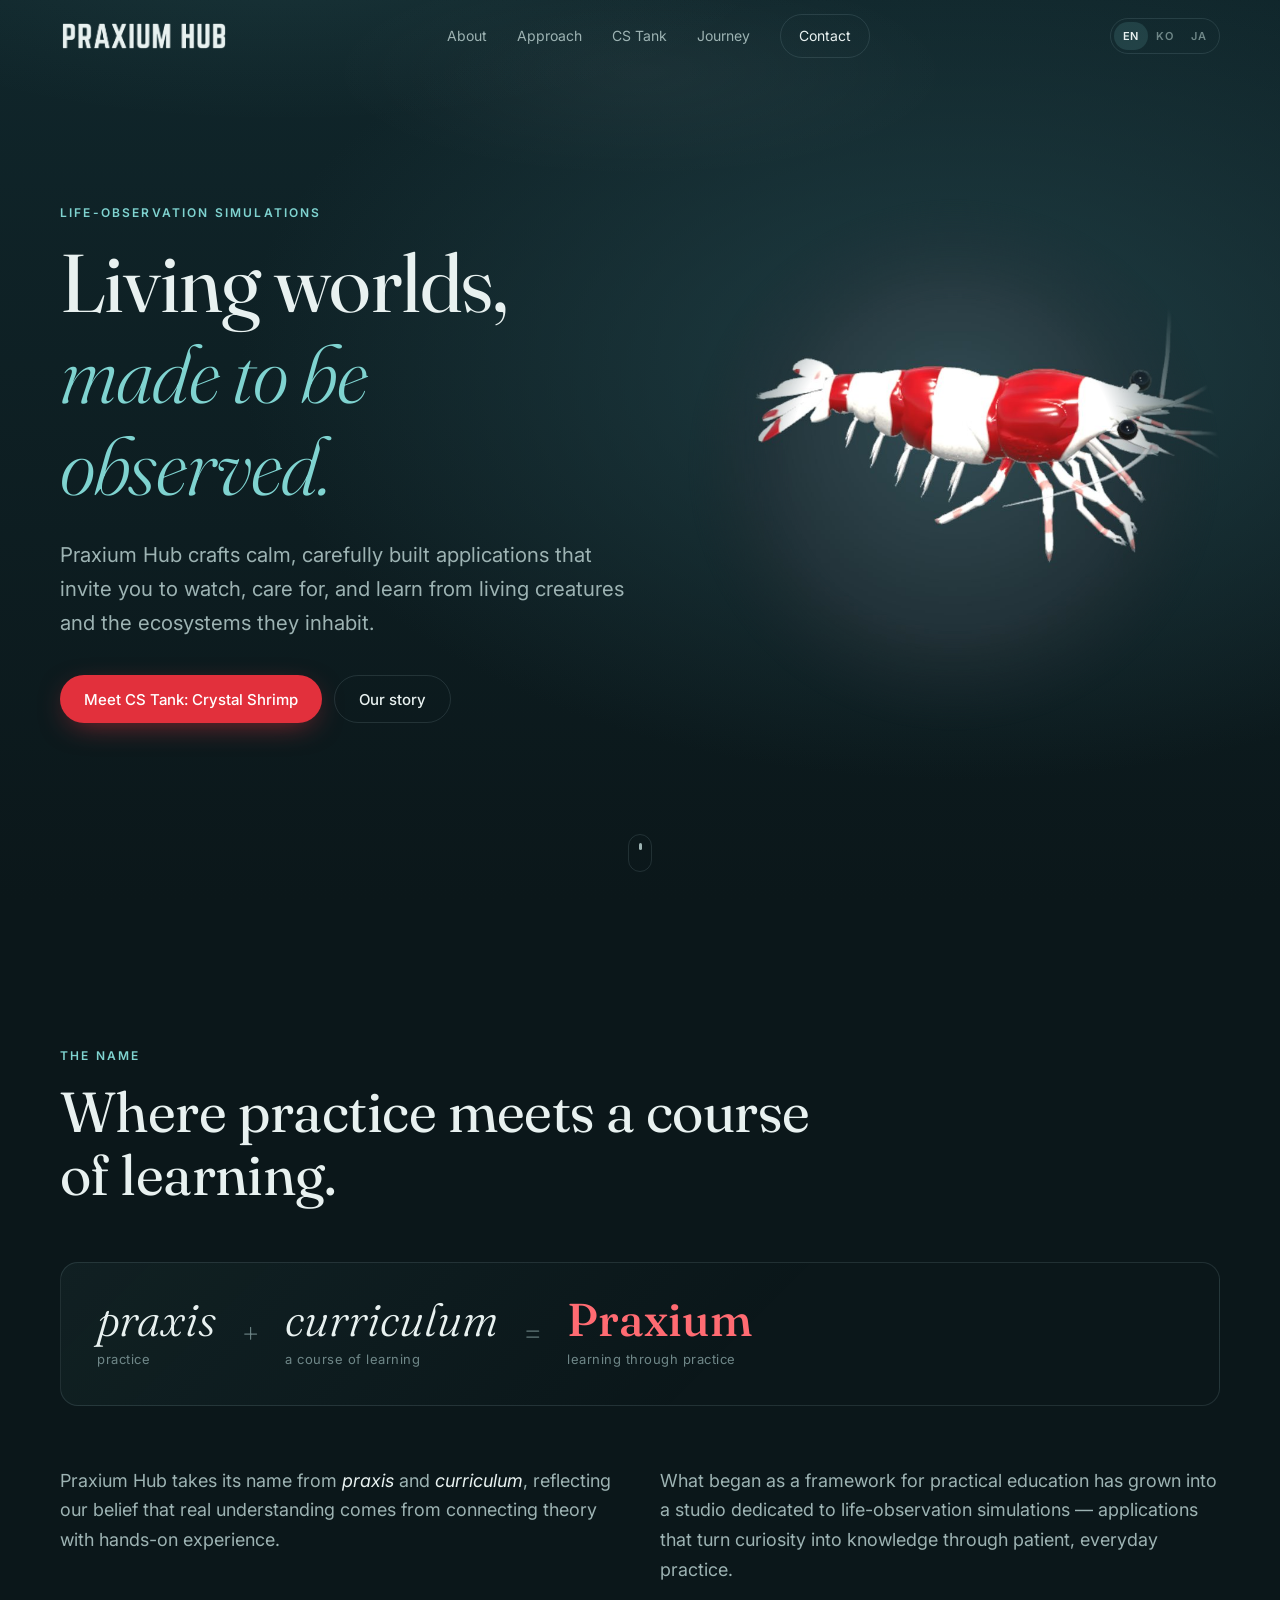
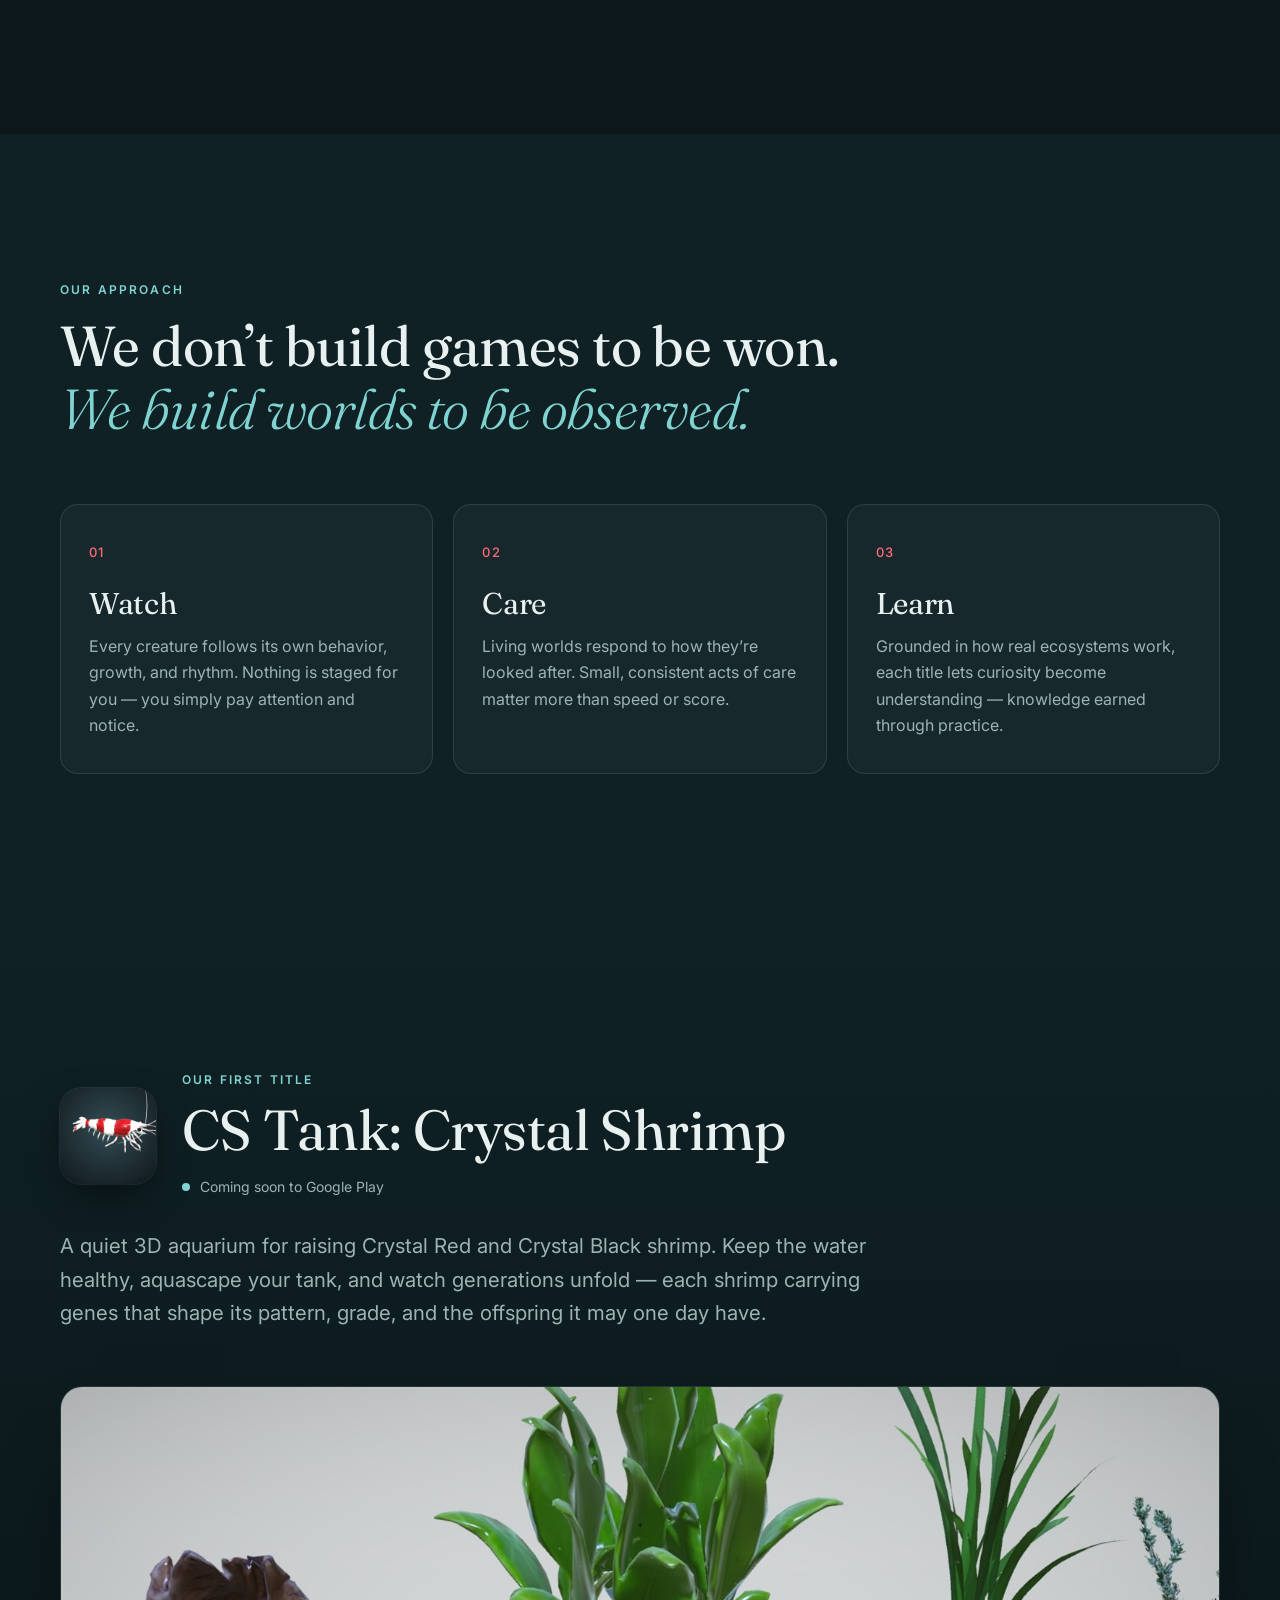
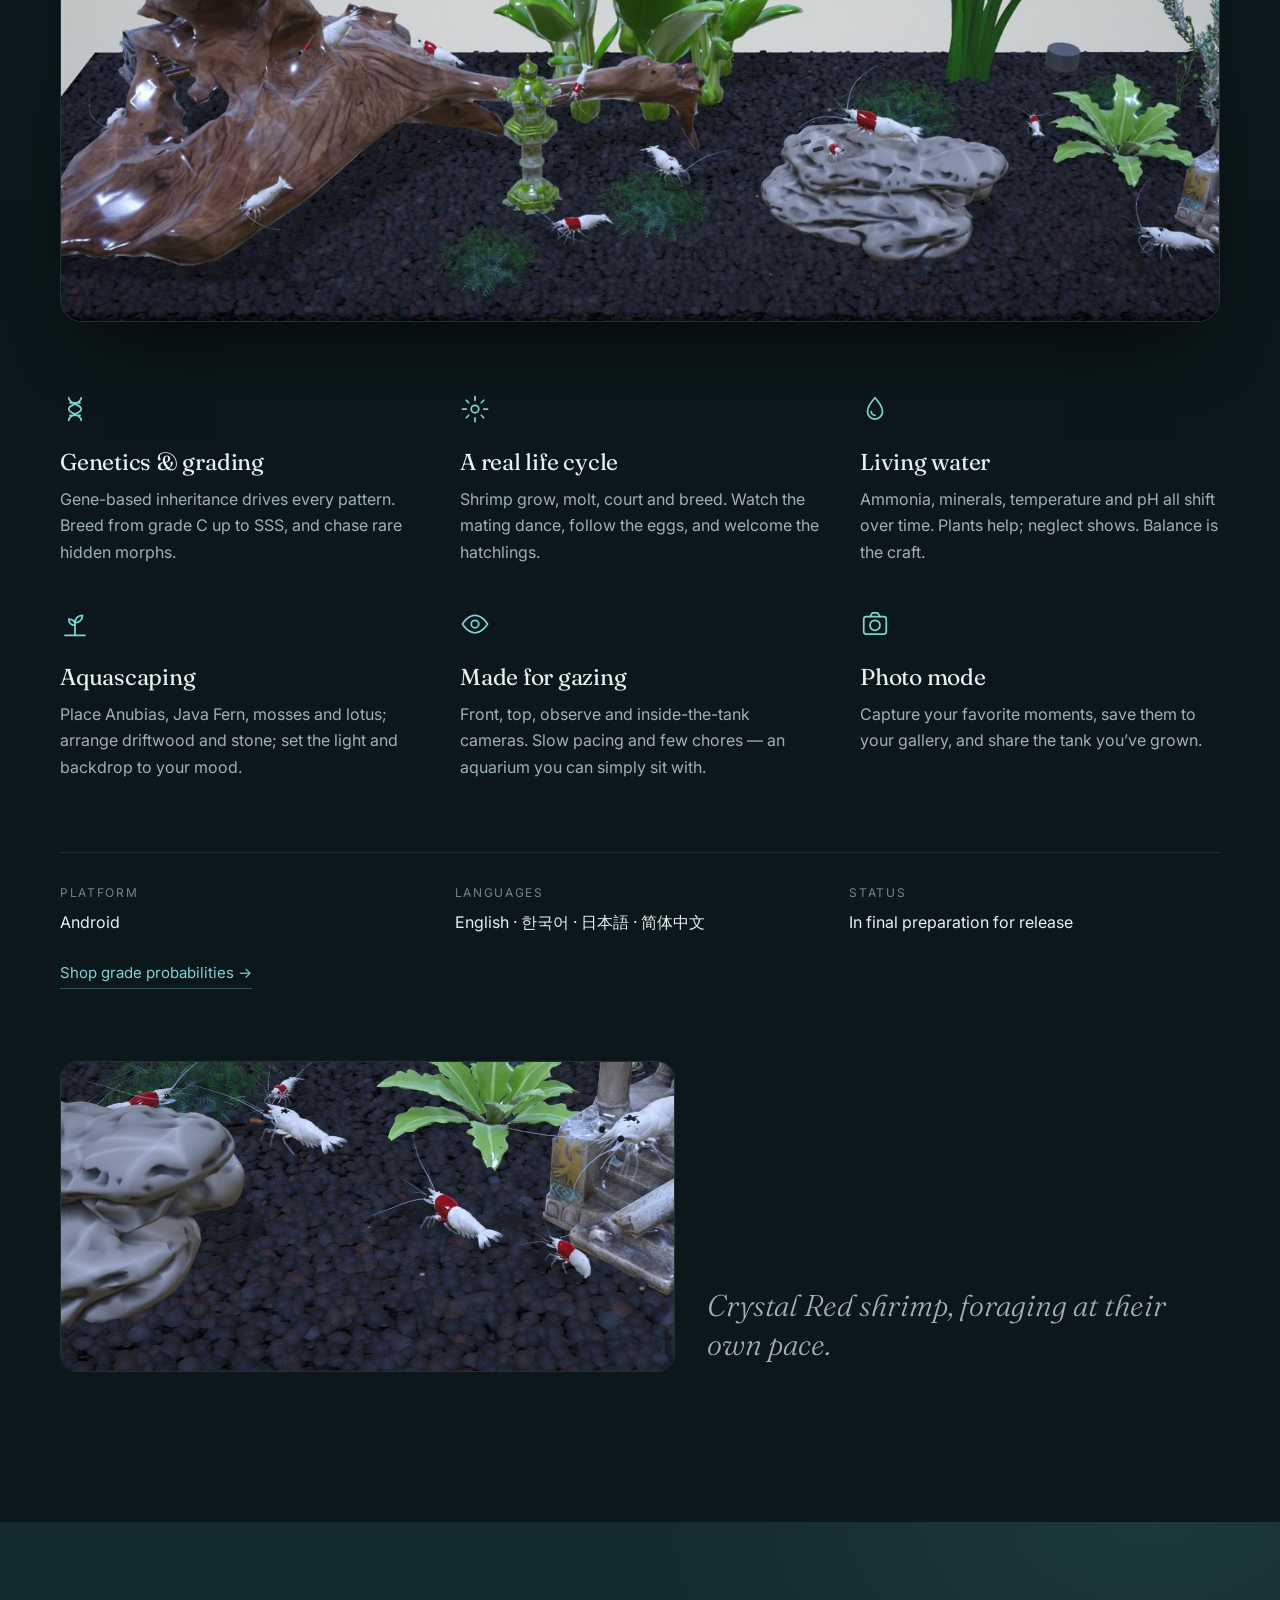
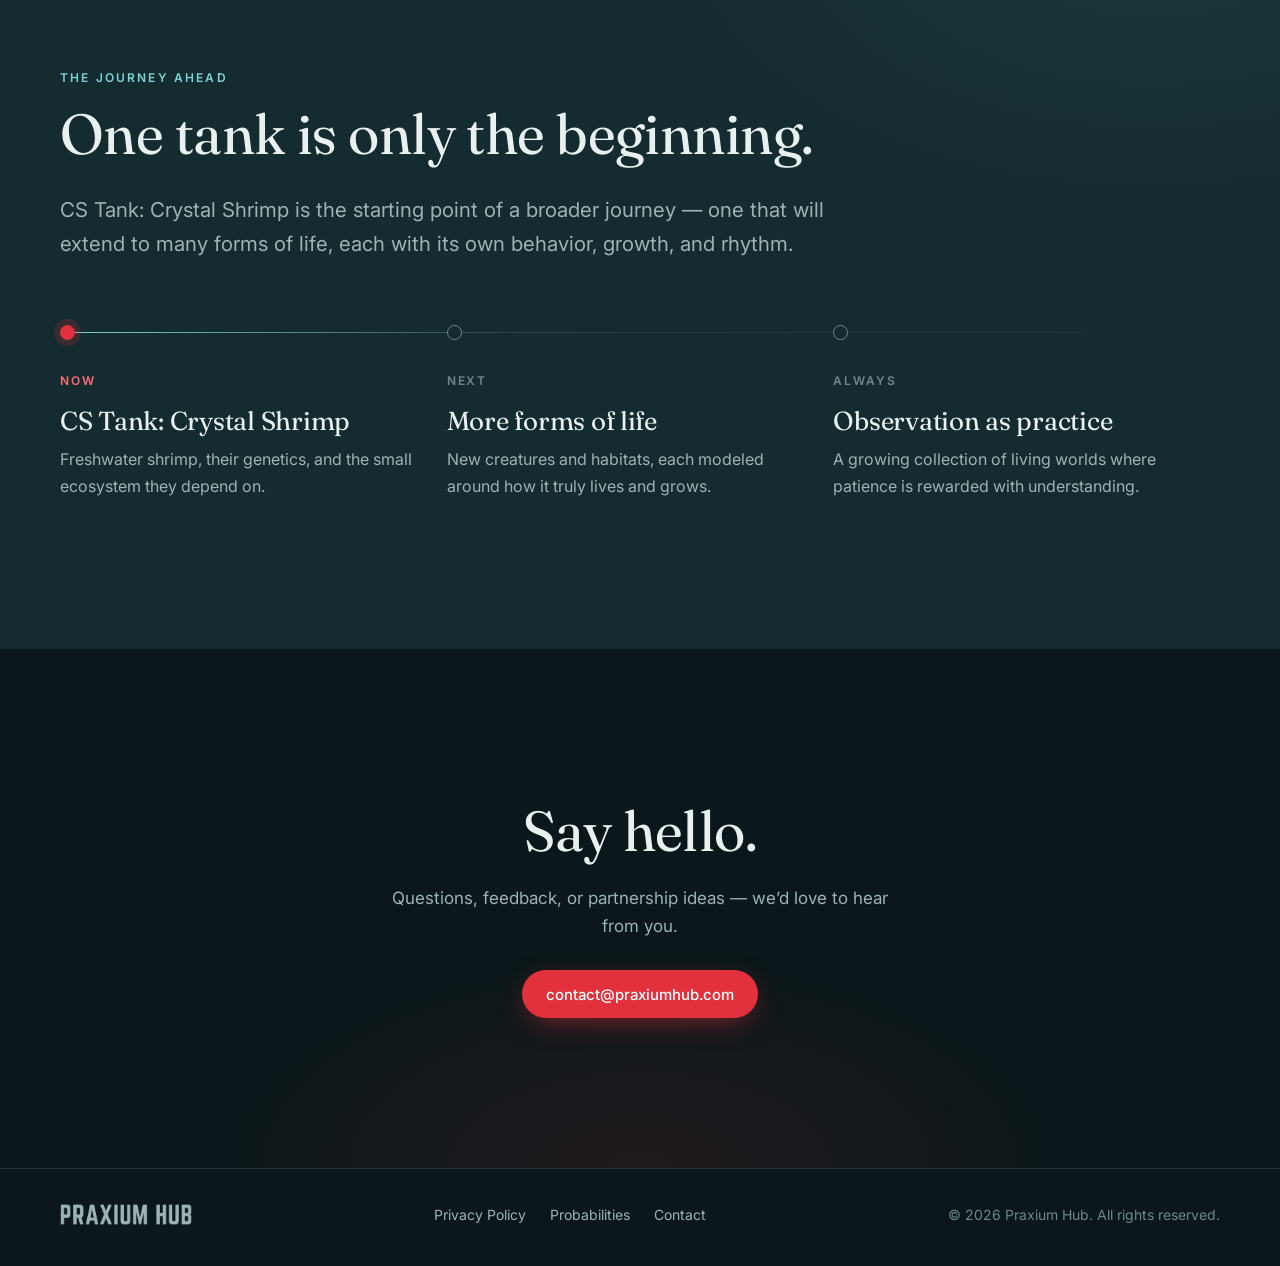
==== index.html @ 41d7bb42 "Add shop grade probability page for CS Tank Co-Authored-By: Claude Opus 5.5 <noreply@anthropic.com>" ====
<!doctype html>
<html lang="en">
<head>
  <meta charset="utf-8">
  <meta name="viewport" content="width=device-width, initial-scale=1">
  <script>
    // Pick the language before first paint (?lang= → saved choice → English)
    (function () {
      var langs = ["en", "ko", "ja"], l;
      try { l = new URLSearchParams(location.search).get("lang") || localStorage.getItem("lang"); } catch (e) {}
      if (langs.indexOf(l) < 0) { l = "en"; }
      var root = document.documentElement;
      root.lang = l;
      if (l !== "en") {
        root.classList.add("i18n-wait");
        setTimeout(function () { root.classList.remove("i18n-wait"); }, 2000);
      }
    })();
  </script>
  <title data-i18n="meta.title">Praxium Hub — Living worlds, made to be observed</title>
  <meta name="description" data-i18n-attr="content:meta.desc" content="Praxium Hub is a studio for life-observation simulations: calm, carefully crafted apps that invite you to watch, care for, and learn from living creatures. Our first title is CS Tank: Crystal Shrimp.">
  <link rel="canonical" href="https://praxiumhub.com/">
  <meta name="theme-color" content="#0d1b1f">

  <meta property="og:type" content="website">
  <meta property="og:site_name" content="Praxium Hub">
  <meta property="og:title" content="Praxium Hub — Living worlds, made to be observed">
  <meta property="og:description" content="A studio for life-observation simulations. Our first title is CS Tank: Crystal Shrimp.">
  <meta property="og:url" content="https://praxiumhub.com/">
  <meta property="og:image" content="https://praxiumhub.com/assets/img/tank.jpg">
  <meta name="twitter:card" content="summary_large_image">

  <link rel="icon" type="image/png" href="/favicon.png">
  <link rel="apple-touch-icon" href="/assets/img/apple-touch-icon.png">

  <link rel="preconnect" href="https://fonts.googleapis.com">
  <link rel="preconnect" href="https://fonts.gstatic.com" crossorigin>
  <link href="https://fonts.googleapis.com/css2?family=Fraunces:ital,opsz,wght@0,9..144,300;0,9..144,400;0,9..144,500;1,9..144,300;1,9..144,400&family=Inter:wght@400;500;600&family=Noto+Serif+KR:wght@300;400;500&family=Noto+Serif+JP:wght@300;400;500&display=swap" rel="stylesheet">
  <link rel="stylesheet" href="/assets/css/styles.css?v=5">

  <script type="application/ld+json">
  {
    "@context": "https://schema.org",
    "@type": "Organization",
    "name": "Praxium Hub",
    "url": "https://praxiumhub.com/",
    "logo": "https://praxiumhub.com/assets/img/app-icon.png",
    "email": "contact@praxiumhub.com"
  }
  </script>
</head>
<body>
  <a class="skip" href="#main" data-i18n="skip">Skip to content</a>

  <header class="nav" id="top">
    <div class="nav__inner">
      <a class="brand" href="/" aria-label="Praxium Hub home">
        <span class="brand__mark" role="img" aria-label="Praxium Hub"></span>
      </a>
      <nav class="nav__links" id="nav-links" aria-label="Primary">
        <a href="#about" data-i18n="nav.about">About</a>
        <a href="#approach" data-i18n="nav.approach">Approach</a>
        <a href="#crystal-shrimp-tank">CS Tank</a>
        <a href="#journey" data-i18n="nav.journey">Journey</a>
        <a href="#contact" class="nav__cta" data-i18n="nav.contact">Contact</a>
      </nav>
      <div class="nav__right">
        <div class="lang" role="group" aria-label="Language">
          <button type="button" data-set-lang="en" lang="en" aria-label="English">EN</button>
          <button type="button" data-set-lang="ko" lang="ko" aria-label="한국어">KO</button>
          <button type="button" data-set-lang="ja" lang="ja" aria-label="日本語">JA</button>
        </div>
        <button class="nav__toggle" aria-expanded="false" aria-controls="nav-links" aria-label="Open menu">
          <span></span><span></span>
        </button>
      </div>
    </div>
  </header>

  <main id="main">
    <!-- HERO -->
    <section class="hero">
      <div class="hero__water" aria-hidden="true">
        <div class="caustics"></div>
        <div class="bubbles"></div>
      </div>
      <div class="wrap hero__grid">
        <div class="hero__copy">
          <p class="eyebrow reveal" data-i18n="hero.eyebrow">Life-observation simulations</p>
          <h1 class="reveal" data-i18n="hero.title">Living worlds,<br><em>made to be observed.</em></h1>
          <p class="lede reveal" data-i18n="hero.lede">
            Praxium Hub crafts calm, carefully built applications that invite you to watch,
            care for, and learn from living creatures and the ecosystems they inhabit.
          </p>
          <div class="hero__actions reveal">
            <a class="btn btn--primary" href="#crystal-shrimp-tank" data-i18n="hero.cta">Meet CS Tank: Crystal Shrimp</a>
            <a class="btn btn--ghost" href="#about" data-i18n="hero.story">Our story</a>
          </div>
        </div>
        <figure class="hero__art reveal" aria-hidden="true">
          <div class="hero__glow"></div>
          <img src="/assets/img/crystal-shrimp.jpg" alt="" width="900" height="900" fetchpriority="high">
        </figure>
      </div>
      <a class="scroll-cue" href="#about" aria-label="Scroll to About"><span></span></a>
    </section>

    <!-- ABOUT / NAME -->
    <section class="section about" id="about">
      <div class="wrap">
        <p class="eyebrow reveal" data-i18n="about.eyebrow">The name</p>
        <h2 class="reveal" data-i18n="about.title">Where practice meets a course of learning.</h2>

        <div class="equation reveal" role="img" aria-label="Praxis plus curriculum equals Praxium" data-i18n-attr="aria-label:about.eqLabel">
          <div class="term">
            <span class="term__word">praxis</span>
            <span class="term__gloss" data-i18n="about.g1">practice</span>
          </div>
          <span class="op">+</span>
          <div class="term">
            <span class="term__word">curriculum</span>
            <span class="term__gloss" data-i18n="about.g2">a course of learning</span>
          </div>
          <span class="op">=</span>
          <div class="term term--result">
            <span class="term__word">Praxium</span>
            <span class="term__gloss" data-i18n="about.g3">learning through practice</span>
          </div>
        </div>

        <div class="cols reveal">
          <p data-i18n="about.p1">
            Praxium Hub takes its name from <em>praxis</em> and <em>curriculum</em>, reflecting our belief
            that real understanding comes from connecting theory with hands-on experience.
          </p>
          <p data-i18n="about.p2">
            What began as a framework for practical education has grown into a studio dedicated to
            life-observation simulations — applications that turn curiosity into knowledge through
            patient, everyday practice.
          </p>
        </div>
      </div>
    </section>

    <!-- APPROACH -->
    <section class="section approach" id="approach">
      <div class="wrap">
        <p class="eyebrow reveal" data-i18n="approach.eyebrow">Our approach</p>
        <h2 class="reveal" data-i18n="approach.title">We don’t build games to be won.<br><em>We build worlds to be observed.</em></h2>

        <ol class="pillars">
          <li class="pillar reveal">
            <span class="pillar__num">01</span>
            <h3 data-i18n="approach.p1.t">Watch</h3>
            <p data-i18n="approach.p1.d">Every creature follows its own behavior, growth, and rhythm. Nothing is staged for you — you simply pay attention and notice.</p>
          </li>
          <li class="pillar reveal">
            <span class="pillar__num">02</span>
            <h3 data-i18n="approach.p2.t">Care</h3>
            <p data-i18n="approach.p2.d">Living worlds respond to how they’re looked after. Small, consistent acts of care matter more than speed or score.</p>
          </li>
          <li class="pillar reveal">
            <span class="pillar__num">03</span>
            <h3 data-i18n="approach.p3.t">Learn</h3>
            <p data-i18n="approach.p3.d">Grounded in how real ecosystems work, each title lets curiosity become understanding — knowledge earned through practice.</p>
          </li>
        </ol>
      </div>
    </section>

    <!-- PRODUCT -->
    <section class="section product" id="crystal-shrimp-tank">
      <div class="wrap">
        <div class="product__head">
          <img class="product__icon reveal" src="/assets/img/app-icon.png" alt="CS Tank: Crystal Shrimp app icon" width="96" height="96">
          <div>
            <p class="eyebrow reveal" data-i18n="product.eyebrow">Our first title</p>
            <h2 class="reveal">CS Tank: Crystal Shrimp</h2>
            <p class="product__status reveal"><span class="dot"></span> <span data-i18n="product.status">Coming soon to Google Play</span></p>
          </div>
        </div>

        <p class="lede reveal" data-i18n="product.lede">
          A quiet 3D aquarium for raising Crystal Red and Crystal Black shrimp. Keep the water healthy,
          aquascape your tank, and watch generations unfold — each shrimp carrying genes that shape
          its pattern, grade, and the offspring it may one day have.
        </p>

        <figure class="shot reveal">
          <img src="/assets/img/tank.jpg?v=2" alt="A planted aquarium in CS Tank: Crystal Shrimp, with crystal shrimp climbing driftwood and grazing around a stone lantern, sword plants and a flat rock on dark soil" data-i18n-attr="alt:product.shotAlt" width="1600" height="738" loading="lazy">
        </figure>

        <ul class="features">
          <li class="feature reveal">
            <svg viewBox="0 0 24 24" aria-hidden="true"><path d="M7 3c0 5 10 5 10 9s-10 4-10 9M17 3c0 5-10 5-10 9s10 4 10 9M8 7h8M8 17h8"/></svg>
            <h3 data-i18n="f1.t">Genetics &amp; grading</h3>
            <p data-i18n="f1.d">Gene-based inheritance drives every pattern. Breed from grade C up to SSS, and chase rare hidden morphs.</p>
          </li>
          <li class="feature reveal">
            <svg viewBox="0 0 24 24" aria-hidden="true"><circle cx="12" cy="12" r="3"/><path d="M12 2v3M12 19v3M2 12h3M19 12h3M5 5l2 2M17 17l2 2M19 5l-2 2M7 17l-2 2"/></svg>
            <h3 data-i18n="f2.t">A real life cycle</h3>
            <p data-i18n="f2.d">Shrimp grow, molt, court and breed. Watch the mating dance, follow the eggs, and welcome the hatchlings.</p>
          </li>
          <li class="feature reveal">
            <svg viewBox="0 0 24 24" aria-hidden="true"><path d="M12 3s6 6.5 6 11a6 6 0 0 1-12 0c0-4.5 6-11 6-11z"/><path d="M9 14a3 3 0 0 0 3 3"/></svg>
            <h3 data-i18n="f3.t">Living water</h3>
            <p data-i18n="f3.d">Ammonia, minerals, temperature and pH all shift over time. Plants help; neglect shows. Balance is the craft.</p>
          </li>
          <li class="feature reveal">
            <svg viewBox="0 0 24 24" aria-hidden="true"><path d="M12 21V9M12 13c-3 0-5-2-5-5 3 0 5 2 5 5zM12 11c0-3 2-6 6-6 0 4-3 6-6 6z"/><path d="M4 21h16"/></svg>
            <h3 data-i18n="f4.t">Aquascaping</h3>
            <p data-i18n="f4.d">Place Anubias, Java Fern, mosses and lotus; arrange driftwood and stone; set the light and backdrop to your mood.</p>
          </li>
          <li class="feature reveal">
            <svg viewBox="0 0 24 24" aria-hidden="true"><path d="M2 12s4-7 10-7 10 7 10 7-4 7-10 7S2 12 2 12z"/><circle cx="12" cy="12" r="3"/></svg>
            <h3 data-i18n="f5.t">Made for gazing</h3>
            <p data-i18n="f5.d">Front, top, observe and inside-the-tank cameras. Slow pacing and few chores — an aquarium you can simply sit with.</p>
          </li>
          <li class="feature reveal">
            <svg viewBox="0 0 24 24" aria-hidden="true"><rect x="3" y="6" width="18" height="14" rx="2"/><circle cx="12" cy="13" r="4"/><path d="M8 6l2-3h4l2 3"/></svg>
            <h3 data-i18n="f6.t">Photo mode</h3>
            <p data-i18n="f6.d">Capture your favorite moments, save them to your gallery, and share the tank you’ve grown.</p>
          </li>
        </ul>

        <div class="product__meta reveal">
          <dl>
            <div><dt data-i18n="meta.platform">Platform</dt><dd>Android</dd></div>
            <div><dt data-i18n="meta.languages">Languages</dt><dd class="langs"><span>English</span> · <span>한국어</span> · <span>日本語</span> · <span>简体中文</span></dd></div>
            <div><dt data-i18n="meta.status">Status</dt><dd data-i18n="meta.statusValue">In final preparation for release</dd></div>
          </dl>
          <a class="text-link" href="/cs-tank/probabilities.html" data-i18n="odds.link">Shop grade probabilities →</a>
        </div>

        <figure class="detail reveal">
          <img src="/assets/img/tank-detail.jpg?v=2" alt="Close-up of Crystal Red shrimp foraging on dark soil between a flat rock, a plant and a temple ruin" data-i18n-attr="alt:detail.alt" width="1190" height="600" loading="lazy">
          <figcaption data-i18n="detail.caption">Crystal Red shrimp, foraging at their own pace.</figcaption>
        </figure>
      </div>
    </section>

    <!-- JOURNEY -->
    <section class="section journey" id="journey">
      <div class="wrap">
        <p class="eyebrow reveal" data-i18n="journey.eyebrow">The journey ahead</p>
        <h2 class="reveal" data-i18n="journey.title">One tank is only the beginning.</h2>
        <p class="lede reveal" data-i18n="journey.lede">
          CS Tank: Crystal Shrimp is the starting point of a broader journey — one that will extend to many
          forms of life, each with its own behavior, growth, and rhythm.
        </p>

        <ol class="timeline">
          <li class="reveal is-now">
            <span class="timeline__tag" data-i18n="journey.t1.tag">Now</span>
            <h3>CS Tank: Crystal Shrimp</h3>
            <p data-i18n="journey.t1.d">Freshwater shrimp, their genetics, and the small ecosystem they depend on.</p>
          </li>
          <li class="reveal">
            <span class="timeline__tag" data-i18n="journey.t2.tag">Next</span>
            <h3 data-i18n="journey.t2.t">More forms of life</h3>
            <p data-i18n="journey.t2.d">New creatures and habitats, each modeled around how it truly lives and grows.</p>
          </li>
          <li class="reveal">
            <span class="timeline__tag" data-i18n="journey.t3.tag">Always</span>
            <h3 data-i18n="journey.t3.t">Observation as practice</h3>
            <p data-i18n="journey.t3.d">A growing collection of living worlds where patience is rewarded with understanding.</p>
          </li>
        </ol>
      </div>
    </section>

    <!-- CONTACT -->
    <section class="section contact" id="contact">
      <div class="wrap contact__inner reveal">
        <h2 data-i18n="contact.title">Say hello.</h2>
        <p data-i18n="contact.text">Questions, feedback, or partnership ideas — we’d love to hear from you.</p>
        <a class="btn btn--primary" href="mailto:contact@praxiumhub.com">contact@praxiumhub.com</a>
      </div>
    </section>
  </main>

  <footer class="footer">
    <div class="wrap footer__inner">
      <span class="brand__mark brand__mark--sm" role="img" aria-label="Praxium Hub"></span>
      <nav aria-label="Footer">
        <a href="/privacy.html" data-i18n="footer.privacy">Privacy Policy</a>
        <a href="/cs-tank/probabilities.html" data-i18n="footer.odds">Probabilities</a>
        <a href="#contact" data-i18n="nav.contact">Contact</a>
      </nav>
      <p>© <span id="year">2026</span> Praxium Hub. All rights reserved.</p>
    </div>
  </footer>

  <script src="/assets/js/i18n.js?v=5"></script>
  <script src="/assets/js/main.js?v=5" defer></script>
</body>
</html>
---- assets/css/styles.css ----
/* Praxium Hub — deep, calm water palette with a crystal-red accent */
:root {
  --bg: #0b171a;
  --bg-2: #0f2125;
  --bg-3: #142b30;
  --surface: rgba(255, 255, 255, 0.035);
  --line: rgba(196, 230, 232, 0.12);
  --text: #e8f1f0;
  --muted: #9db3b3;
  --faint: #6f8788;
  --accent: #e2303c;       /* crystal red */
  --accent-soft: #ff6b72;
  --aqua: #7fd3d0;
  --radius: 18px;
  --wrap: 1160px;
  --serif: "Fraunces", Georgia, "Times New Roman", serif;
  --sans: "Inter", system-ui, -apple-system, "Segoe UI", "Apple SD Gothic Neo", "Malgun Gothic", sans-serif;
  color-scheme: dark;
}

*, *::before, *::after { box-sizing: border-box; }
html { scroll-behavior: smooth; -webkit-text-size-adjust: 100%; }
body {
  margin: 0;
  background: var(--bg);
  color: var(--text);
  font: 400 17px/1.65 var(--sans);
  -webkit-font-smoothing: antialiased;
  overflow-x: hidden;
}
img { max-width: 100%; height: auto; display: block; }
a { color: inherit; }
h1, h2, h3 { font-family: var(--serif); font-weight: 400; line-height: 1.12; margin: 0; letter-spacing: -0.01em; }
h1 em, h2 em { font-style: italic; font-weight: 300; color: var(--aqua); }
p { margin: 0; }

.wrap { width: min(var(--wrap), 100% - 32px); margin-inline: auto; }
.skip { position: absolute; left: -999px; top: 8px; background: var(--text); color: var(--bg); padding: 8px 14px; border-radius: 8px; z-index: 100; }
.skip:focus { left: 16px; }
:focus-visible { outline: 2px solid var(--aqua); outline-offset: 3px; border-radius: 6px; }

.eyebrow {
  font: 600 12px/1 var(--sans);
  letter-spacing: 0.18em;
  text-transform: uppercase;
  color: var(--aqua);
  margin-bottom: 18px;
}
.lede { font-size: clamp(18px, 1.6vw, 21px); color: var(--muted); max-width: 62ch; }

/* ---------- Buttons ---------- */
.btn {
  display: inline-flex; align-items: center; justify-content: center;
  min-height: 48px; padding: 0 24px; border-radius: 999px;
  font: 500 15px/1 var(--sans); text-decoration: none;
  transition: transform .2s ease, background .2s ease, border-color .2s ease;
}
.btn:hover { transform: translateY(-1px); }
.btn--primary { background: var(--accent); color: #fff; box-shadow: 0 8px 30px -10px rgba(226, 48, 60, .7); }
.btn--primary:hover { background: #ee3d49; }
.btn--ghost { border: 1px solid var(--line); color: var(--text); }
.btn--ghost:hover { border-color: rgba(196, 230, 232, .35); }

/* ---------- Nav ---------- */
.nav {
  position: fixed; inset: 0 0 auto 0; z-index: 50;
  transition: background .3s ease, border-color .3s ease, backdrop-filter .3s ease;
  border-bottom: 1px solid transparent;
}
.nav.is-scrolled { background: rgba(11, 23, 26, .78); backdrop-filter: blur(14px); -webkit-backdrop-filter: blur(14px); border-color: var(--line); }
.nav__inner { width: min(var(--wrap), 100% - 32px); margin-inline: auto; height: 72px; display: flex; align-items: center; justify-content: space-between; }
.brand { display: flex; align-items: center; }
.brand__mark {
  display: block; width: 168px; aspect-ratio: 1434 / 227;
  background: var(--text);
  -webkit-mask: url("/assets/img/logo-wordmark.png") center / contain no-repeat;
          mask: url("/assets/img/logo-wordmark.png") center / contain no-repeat;
}
.brand__mark--sm { width: 132px; background: var(--muted); }
.nav__links { display: flex; align-items: center; gap: 30px; }
.nav__links a { text-decoration: none; font-size: 14px; color: var(--muted); transition: color .2s; }
.nav__links a:hover { color: var(--text); }
.nav__links .nav__cta { color: var(--text); border: 1px solid var(--line); padding: 9px 18px; border-radius: 999px; }
.nav__links .nav__cta:hover { border-color: rgba(196, 230, 232, .35); }
.nav__toggle { display: none; }
.nav__right { display: flex; align-items: center; gap: 8px; margin-left: 22px; }

/* Language switcher */
.lang { display: flex; padding: 3px; border: 1px solid var(--line); border-radius: 999px; }
.lang button {
  min-width: 34px; height: 28px; padding: 0 8px; border: 0; border-radius: 999px;
  background: none; color: var(--faint); cursor: pointer;
  font: 600 11px/1 var(--sans); letter-spacing: .08em;
  transition: color .2s, background .2s;
}
.lang button:hover { color: var(--text); }
.lang button[aria-pressed="true"] { background: rgba(127, 211, 208, .14); color: var(--text); }

@media (max-width: 960px) { .nav__links { gap: 22px; } .nav__right { margin-left: 16px; } }
@media (max-width: 820px) {
  .nav__right { margin-left: 0; }
  .brand__mark { width: 140px; }
  .nav__toggle {
    display: grid; place-content: center; gap: 6px;
    width: 44px; height: 44px; background: none; border: 0; cursor: pointer; padding: 0;
  }
  .nav__toggle span { display: block; width: 22px; height: 1.5px; background: var(--text); transition: transform .25s; }
  .nav__toggle[aria-expanded="true"] span:first-child { transform: translateY(3.75px) rotate(45deg); }
  .nav__toggle[aria-expanded="true"] span:last-child { transform: translateY(-3.75px) rotate(-45deg); }
  .nav__links {
    position: fixed; inset: 72px 0 auto 0;
    flex-direction: column; align-items: stretch; gap: 0;
    background: rgba(11, 23, 26, .97); backdrop-filter: blur(14px);
    border-bottom: 1px solid var(--line);
    padding: 8px 16px 20px;
    transform: translateY(-8px); opacity: 0; pointer-events: none;
    transition: opacity .2s, transform .2s;
  }
  .nav__links.is-open { opacity: 1; transform: none; pointer-events: auto; }
  .nav__links a { padding: 14px 4px; font-size: 16px; border-bottom: 1px solid var(--line); }
  .nav__links .nav__cta { border: 0; padding: 14px 4px; border-radius: 0; }
  .nav.menu-open { background: rgba(11, 23, 26, .97); }
}

/* ---------- Hero ---------- */
.hero {
  position: relative; min-height: 100svh;
  display: flex; align-items: center;
  padding: 120px 0 90px;
  background:
    radial-gradient(1200px 700px at 75% 40%, #1f3d43 0%, transparent 60%),
    linear-gradient(180deg, #10262b 0%, var(--bg) 100%);
  overflow: hidden;
}
.hero__water { position: absolute; inset: 0; pointer-events: none; }
.caustics {
  position: absolute; inset: -20%;
  background:
    radial-gradient(40% 20% at 30% 10%, rgba(127, 211, 208, .08), transparent 70%),
    radial-gradient(30% 16% at 70% 0%, rgba(127, 211, 208, .07), transparent 70%),
    radial-gradient(25% 12% at 50% 20%, rgba(255, 255, 255, .04), transparent 70%);
  animation: drift 22s ease-in-out infinite alternate;
}
@keyframes drift { to { transform: translate3d(4%, 3%, 0) scale(1.05); } }
.bubbles span {
  position: absolute; bottom: -20px; border-radius: 50%;
  border: 1px solid rgba(200, 240, 240, .35);
  background: radial-gradient(circle at 35% 30%, rgba(255, 255, 255, .35), rgba(255, 255, 255, .02) 60%);
  animation: rise linear infinite;
}
@keyframes rise {
  0% { transform: translate3d(0, 0, 0); opacity: 0; }
  10% { opacity: .9; }
  100% { transform: translate3d(var(--sway, 20px), -110vh, 0); opacity: 0; }
}

.hero__grid { position: relative; display: grid; grid-template-columns: 1.05fr .95fr; align-items: center; gap: 40px; }
.hero h1 { font-size: clamp(44px, 6.4vw, 88px); margin-bottom: 26px; }
.hero .lede { margin-bottom: 36px; }
.hero__actions { display: flex; flex-wrap: wrap; gap: 12px; }
.hero__art { position: relative; margin: 0; aspect-ratio: 1; }
.hero__art img {
  position: relative; width: 100%; height: 100%; object-fit: cover;
  -webkit-mask-image: radial-gradient(closest-side, #000 62%, transparent 100%);
          mask-image: radial-gradient(closest-side, #000 62%, transparent 100%);
  animation: float 9s ease-in-out infinite;
}
.hero__glow {
  position: absolute; inset: 18%; border-radius: 50%;
  background: radial-gradient(circle, rgba(226, 48, 60, .22), transparent 70%);
  filter: blur(30px);
}
@keyframes float { 50% { transform: translateY(-14px) rotate(-1.2deg); } }

.scroll-cue { position: absolute; left: 50%; bottom: 28px; transform: translateX(-50%); width: 24px; height: 38px; border: 1px solid var(--line); border-radius: 12px; }
.scroll-cue span { position: absolute; left: 50%; top: 8px; width: 3px; height: 7px; margin-left: -1.5px; border-radius: 2px; background: var(--muted); animation: cue 2.2s ease-in-out infinite; }
@keyframes cue { 0% { opacity: 0; transform: translateY(0); } 30% { opacity: 1; } 100% { opacity: 0; transform: translateY(12px); } }

@media (max-width: 900px) {
  .hero { padding-top: 104px; }
  .hero__grid { grid-template-columns: 1fr; gap: 8px; }
  .hero__art { order: -1; width: min(360px, 80%); margin: 0 auto; }
  .scroll-cue { display: none; }
}

/* ---------- Sections ---------- */
.section { padding: clamp(88px, 12vw, 150px) 0; position: relative; }
.section h2 { font-size: clamp(34px, 4.4vw, 58px); margin-bottom: 28px; max-width: 22ch; }

/* About */
.about { background: var(--bg); }
.equation {
  display: flex; flex-wrap: wrap; align-items: center; gap: 18px 26px;
  margin: 56px 0 60px; padding: 34px 36px;
  border: 1px solid var(--line); border-radius: var(--radius);
  background: linear-gradient(135deg, rgba(127, 211, 208, .05), transparent 60%);
}
.term { display: flex; flex-direction: column; gap: 6px; }
.term__word { font: italic 300 clamp(30px, 3.6vw, 46px)/1 var(--serif); }
.term__gloss { font-size: 13px; color: var(--faint); letter-spacing: .04em; }
.term--result .term__word { font-style: normal; font-weight: 500; color: var(--accent-soft); }
.op { font: 300 32px/1 var(--serif); color: var(--faint); }
.cols { display: grid; grid-template-columns: 1fr 1fr; gap: 40px; color: var(--muted); font-size: 18px; }
.cols em { color: var(--text); }
@media (max-width: 760px) {
  .cols { grid-template-columns: 1fr; gap: 20px; }
  .equation { padding: 26px 22px; }
}

/* Approach */
.approach { background: var(--bg-2); }
.pillars { list-style: none; padding: 0; margin: 64px 0 0; display: grid; grid-template-columns: repeat(3, 1fr); gap: 20px; }
.pillar { padding: 32px 28px 34px; border-radius: var(--radius); background: var(--surface); border: 1px solid var(--line); }
.pillar__num { font: 500 13px/1 var(--sans); color: var(--accent-soft); letter-spacing: .1em; }
.pillar h3 { font-size: 30px; margin: 22px 0 12px; }
.pillar p { color: var(--muted); font-size: 16px; }
@media (max-width: 860px) { .pillars { grid-template-columns: 1fr; } }

/* Product */
.product { background: linear-gradient(180deg, var(--bg-2), var(--bg) 40%); }
.product__head { display: flex; align-items: center; gap: 26px; margin-bottom: 30px; }
.product__head h2 { margin-bottom: 10px; }
.product__head .eyebrow { margin-bottom: 12px; }
.product__icon { width: 96px; height: 96px; border-radius: 22px; box-shadow: 0 14px 40px -12px rgba(0, 0, 0, .7), 0 0 0 1px var(--line); flex: none; }
.product__status { display: inline-flex; align-items: center; gap: 10px; font-size: 14px; color: var(--muted); }
.dot { width: 8px; height: 8px; border-radius: 50%; background: var(--aqua); box-shadow: 0 0 0 0 rgba(127, 211, 208, .6); animation: pulse 2.4s infinite; }
@keyframes pulse { 70% { box-shadow: 0 0 0 10px rgba(127, 211, 208, 0); } 100% { box-shadow: 0 0 0 0 rgba(127, 211, 208, 0); } }

.shot { margin: 56px 0 72px; border-radius: calc(var(--radius) + 4px); overflow: hidden; border: 1px solid var(--line); box-shadow: 0 40px 80px -40px rgba(0, 0, 0, .9); }
.shot img { width: 100%; }

.features { list-style: none; padding: 0; margin: 0; display: grid; grid-template-columns: repeat(3, 1fr); gap: 44px 40px; }
.feature svg { width: 30px; height: 30px; fill: none; stroke: var(--aqua); stroke-width: 1.4; stroke-linecap: round; stroke-linejoin: round; margin-bottom: 18px; }
.feature h3 { font-size: 23px; margin-bottom: 10px; }
.feature p { color: var(--muted); font-size: 16px; }
@media (max-width: 900px) { .features { grid-template-columns: 1fr 1fr; } }
@media (max-width: 600px) {
  .features { grid-template-columns: 1fr; gap: 34px; }
  .product__head { flex-direction: column; align-items: flex-start; gap: 20px; }
}

.product__meta { margin: 72px 0 0; padding-top: 30px; border-top: 1px solid var(--line); }
.product__meta dl { margin: 0; display: grid; grid-template-columns: repeat(3, 1fr); gap: 24px; }
.product__meta dt { font-size: 12px; letter-spacing: .14em; text-transform: uppercase; color: var(--faint); margin-bottom: 6px; }
.product__meta dd { margin: 0; font-size: 16px; }
.product__meta .langs span { white-space: nowrap; }
.text-link { display: inline-block; margin-top: 26px; font-size: 15px; color: var(--aqua); text-decoration: none; border-bottom: 1px solid rgba(127, 211, 208, .35); padding-bottom: 2px; }
.text-link:hover { color: var(--text); border-color: var(--text); }

/* Probability tables */
.odds { margin: 28px 0 8px; padding: 26px 26px 22px; border: 1px solid var(--line); border-radius: var(--radius); background: var(--surface); }
.odds h2 { margin: 0 0 4px; font-size: 24px; }
.odds .price { margin: 0 0 18px; font-size: 14px; color: var(--faint); }
.odds table { width: 100%; border-collapse: collapse; font-variant-numeric: tabular-nums; }
.odds th, .odds td { padding: 11px 4px; border-top: 1px solid var(--line); text-align: left; font-size: 16px; }
.odds th { font-weight: 500; color: var(--text); }
.odds td { text-align: right; color: var(--text); }
.odds thead th { border-top: 0; padding-top: 0; font-size: 12px; letter-spacing: .12em; text-transform: uppercase; color: var(--faint); font-weight: 600; }
.odds thead th:last-child { text-align: right; }
.odds .bar { display: block; height: 3px; margin-top: 7px; border-radius: 2px; background: linear-gradient(90deg, var(--aqua), rgba(127, 211, 208, .35)); }
.odds tfoot td, .odds tfoot th { color: var(--faint); font-size: 14px; }
.doc .notes { margin-top: 36px; }
@media (max-width: 700px) { .product__meta dl { grid-template-columns: 1fr; } }

.detail { margin: 72px 0 0; display: grid; grid-template-columns: 1.2fr 1fr; align-items: end; gap: 32px; }
.detail img { border-radius: var(--radius); border: 1px solid var(--line); }
.detail figcaption { font: italic 300 clamp(22px, 2.4vw, 30px)/1.3 var(--serif); color: var(--muted); padding-bottom: 8px; }
@media (max-width: 760px) { .detail { grid-template-columns: 1fr; } }

/* Journey */
.journey { background: var(--bg-3); overflow: hidden; }
.journey::before {
  content: ""; position: absolute; inset: 0;
  background: radial-gradient(700px 400px at 90% 0%, rgba(127, 211, 208, .08), transparent 70%);
  pointer-events: none;
}
.timeline { list-style: none; padding: 0; margin: 64px 0 0; display: grid; grid-template-columns: repeat(3, 1fr); position: relative; }
.timeline::before { content: ""; position: absolute; top: 7px; left: 0; right: 0; height: 1px; background: linear-gradient(90deg, var(--aqua), var(--line) 40%, transparent); }
.timeline li { position: relative; padding: 40px 28px 0 0; }
.timeline li::before { content: ""; position: absolute; top: 0; left: 0; width: 15px; height: 15px; border-radius: 50%; background: var(--bg-3); border: 1px solid var(--faint); }
.timeline li.is-now::before { background: var(--accent); border-color: var(--accent); box-shadow: 0 0 0 6px rgba(226, 48, 60, .18); }
.timeline__tag { font: 600 12px/1 var(--sans); letter-spacing: .16em; text-transform: uppercase; color: var(--faint); }
.is-now .timeline__tag { color: var(--accent-soft); }
.timeline h3 { font-size: 26px; margin: 14px 0 10px; }
.timeline p { color: var(--muted); font-size: 16px; }
@media (max-width: 760px) {
  .timeline { grid-template-columns: 1fr; gap: 36px; padding-left: 30px; }
  .timeline::before { top: 0; bottom: 0; left: 7px; right: auto; width: 1px; height: auto; background: linear-gradient(180deg, var(--aqua), var(--line) 50%, transparent); }
  .timeline li { padding: 0; }
  .timeline li::before { left: -30px; }
}

/* Contact */
.contact { text-align: center; background: radial-gradient(600px 300px at 50% 100%, rgba(226, 48, 60, .1), transparent 70%), var(--bg); }
.contact__inner { display: flex; flex-direction: column; align-items: center; gap: 22px; }
.contact h2 { margin: 0; }
.contact p { color: var(--muted); max-width: 46ch; margin-bottom: 8px; }
.contact .btn { overflow-wrap: anywhere; }

/* Footer */
.footer { border-top: 1px solid var(--line); padding: 34px 0 40px; font-size: 14px; color: var(--faint); }
.footer__inner { display: flex; flex-wrap: wrap; align-items: center; justify-content: space-between; gap: 18px 32px; }
.footer nav { display: flex; gap: 24px; }
.footer a { text-decoration: none; color: var(--muted); }
.footer a:hover { color: var(--text); }

/* ---------- Doc pages (privacy, 404) ---------- */
.doc { padding: 140px 0 100px; }
.doc .wrap { max-width: 760px; }
.doc h1 { font-size: clamp(38px, 5vw, 56px); margin-bottom: 14px; }
.doc h2 { font-size: 26px; margin: 48px 0 14px; }
.doc p, .doc li { color: var(--muted); }
.doc p + p { margin-top: 14px; }
.doc ul { padding-left: 20px; }
.doc li + li { margin-top: 8px; }
.doc a { color: var(--aqua); }
.doc .updated { font-size: 14px; color: var(--faint); }

/* ---------- Languages ---------- */
.i18n-wait body { opacity: 0; }
[data-lang-only] { display: none; }
html[lang="en"] [data-lang-only="en"],
html[lang="ko"] [data-lang-only="ko"],
html[lang="ja"] [data-lang-only="ja"] { display: block; }

html:lang(ko) {
  --serif: "Fraunces", "Noto Serif KR", Georgia, serif;
  --sans: "Inter", "Apple SD Gothic Neo", "Malgun Gothic", "Noto Sans KR", system-ui, sans-serif;
}
html:lang(ja) {
  --serif: "Fraunces", "Noto Serif JP", Georgia, serif;
  --sans: "Inter", "Hiragino Kaku Gothic ProN", "Hiragino Sans", "Yu Gothic", "Meiryo", system-ui, sans-serif;
}
html:lang(ko) body { word-break: keep-all; overflow-wrap: anywhere; }
html:lang(ja) body { line-break: strict; }
html:lang(ja) :is(h1, h2, h3, .lede, figcaption) { word-break: auto-phrase; }
/* CJK has no true italics — keep the accent colour, drop the slant */
html:is(:lang(ko), :lang(ja)) :is(h1 em, h2 em, .cols em, .detail figcaption) { font-style: normal; }
html:is(:lang(ko), :lang(ja)) .hero h1 { font-size: clamp(38px, 5.2vw, 70px); line-height: 1.25; }
html:is(:lang(ko), :lang(ja)) .section h2 { font-size: clamp(30px, 3.8vw, 50px); line-height: 1.3; }
html:is(:lang(ko), :lang(ja)) :is(.pillar h3, .feature h3, .timeline h3) { line-height: 1.35; }
html:is(:lang(ko), :lang(ja)) .detail figcaption { font-weight: 400; font-size: clamp(20px, 2.1vw, 26px); }
html:is(:lang(ko), :lang(ja)) .eyebrow { letter-spacing: .08em; }

/* ---------- Reveal ---------- */
.js .reveal { opacity: 0; transform: translateY(18px); transition: opacity .9s ease, transform .9s cubic-bezier(.2, .7, .2, 1); }
.js .reveal.is-visible { opacity: 1; transform: none; }

@media (prefers-reduced-motion: reduce) {
  html { scroll-behavior: auto; }
  *, *::before, *::after { animation: none !important; transition: none !important; }
  .js .reveal { opacity: 1; transform: none; }
  .bubbles { display: none; }
}
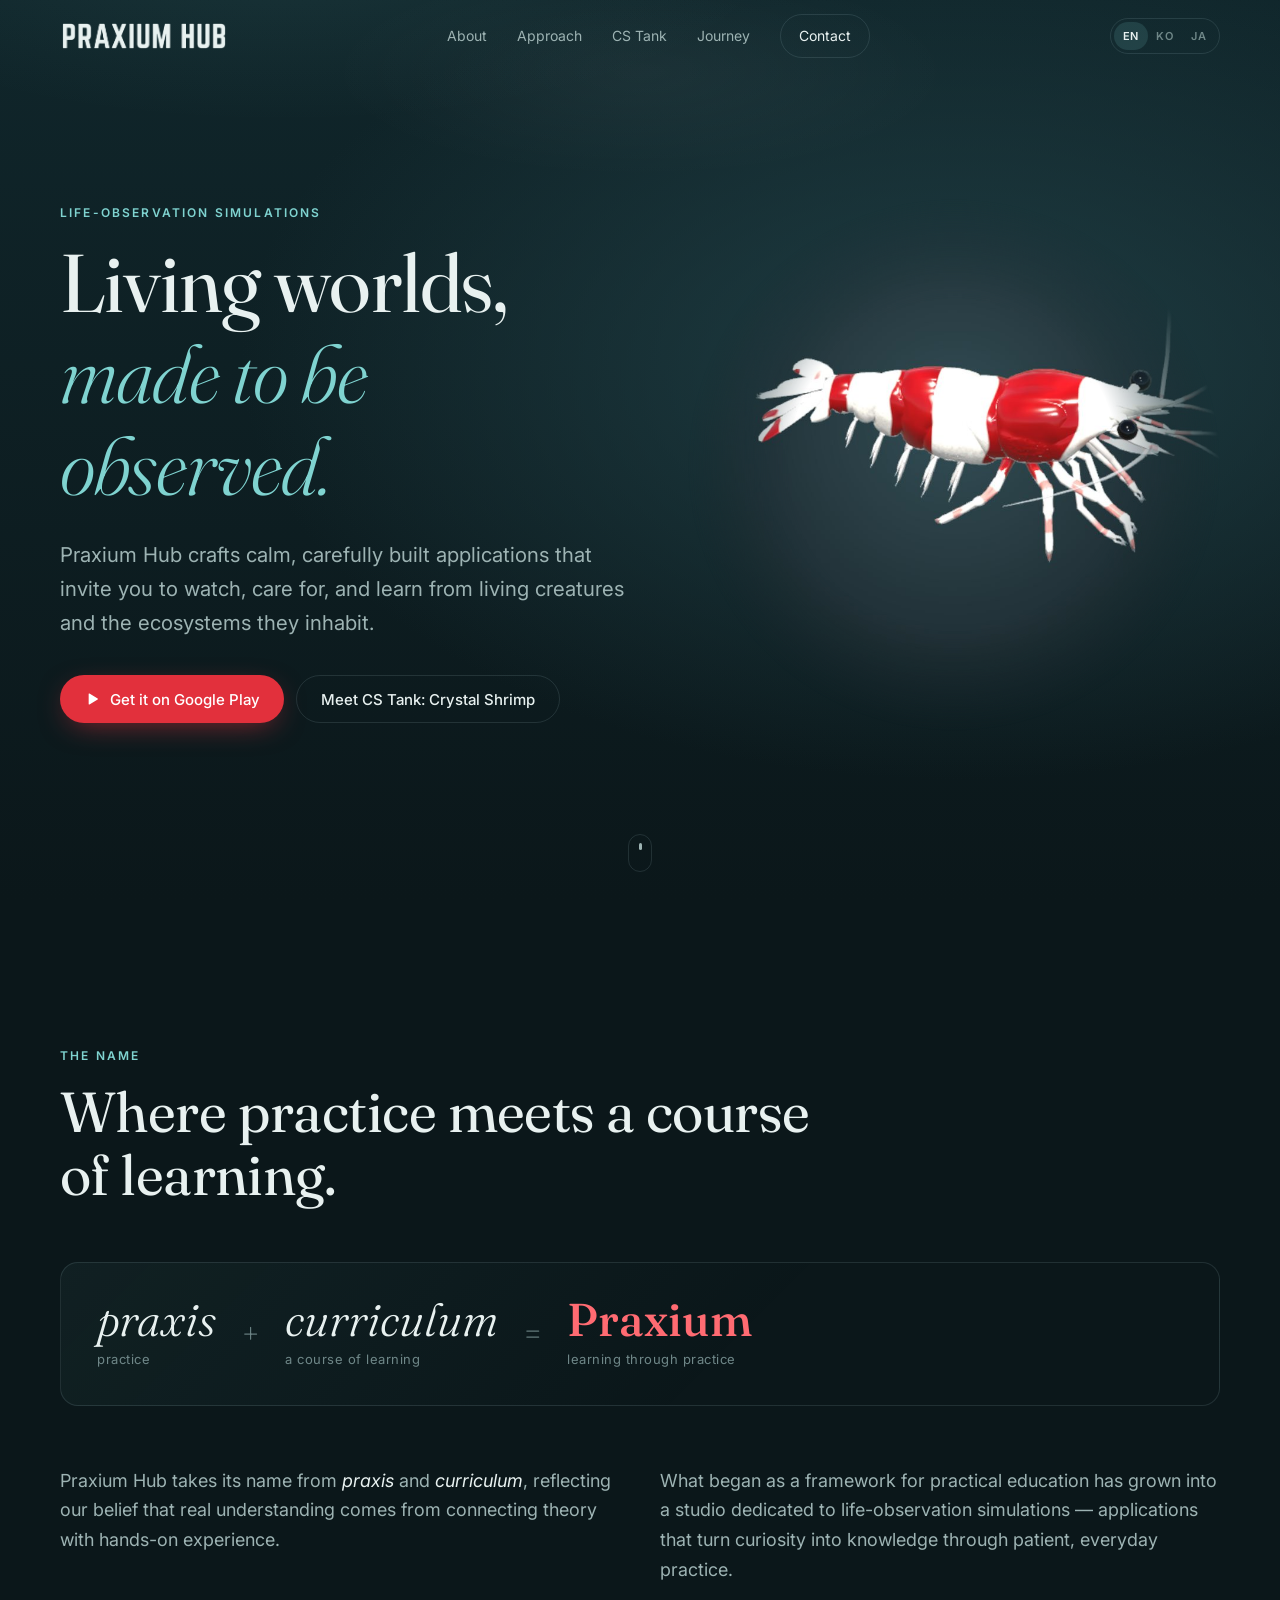
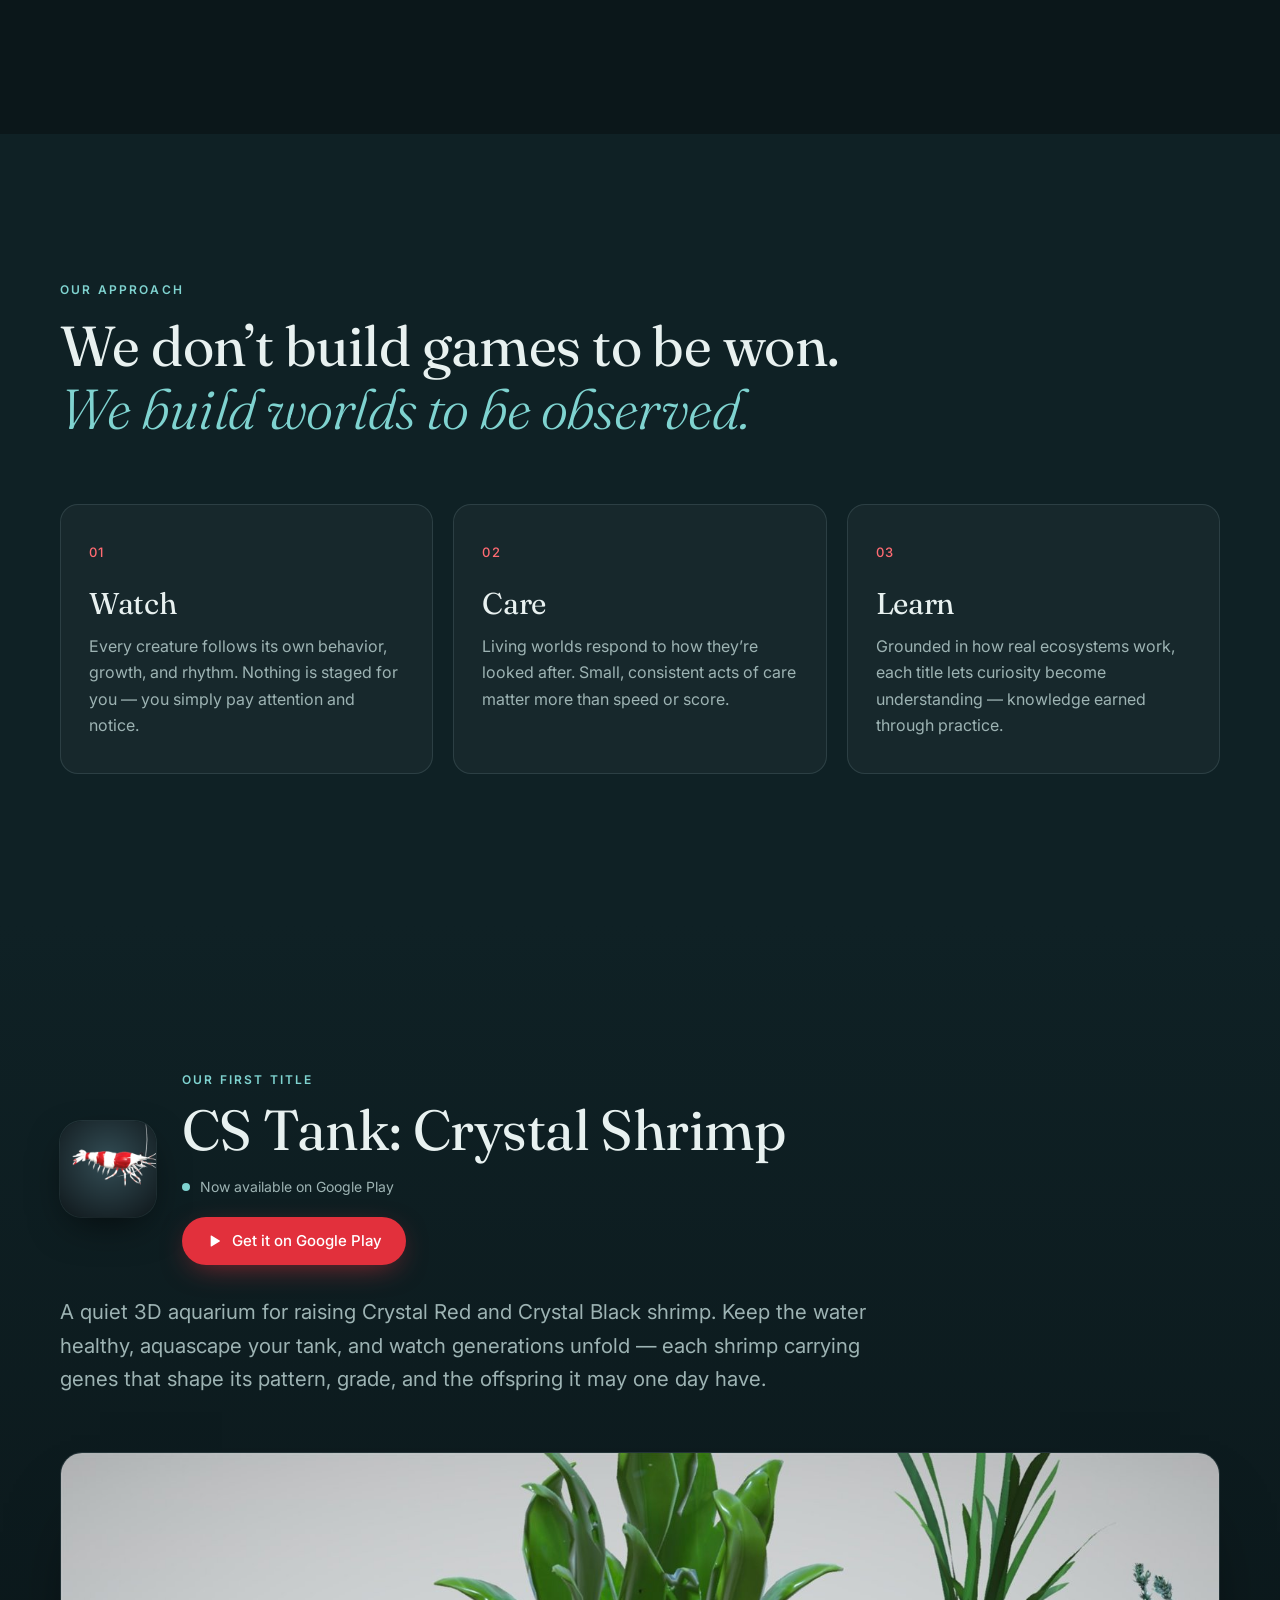
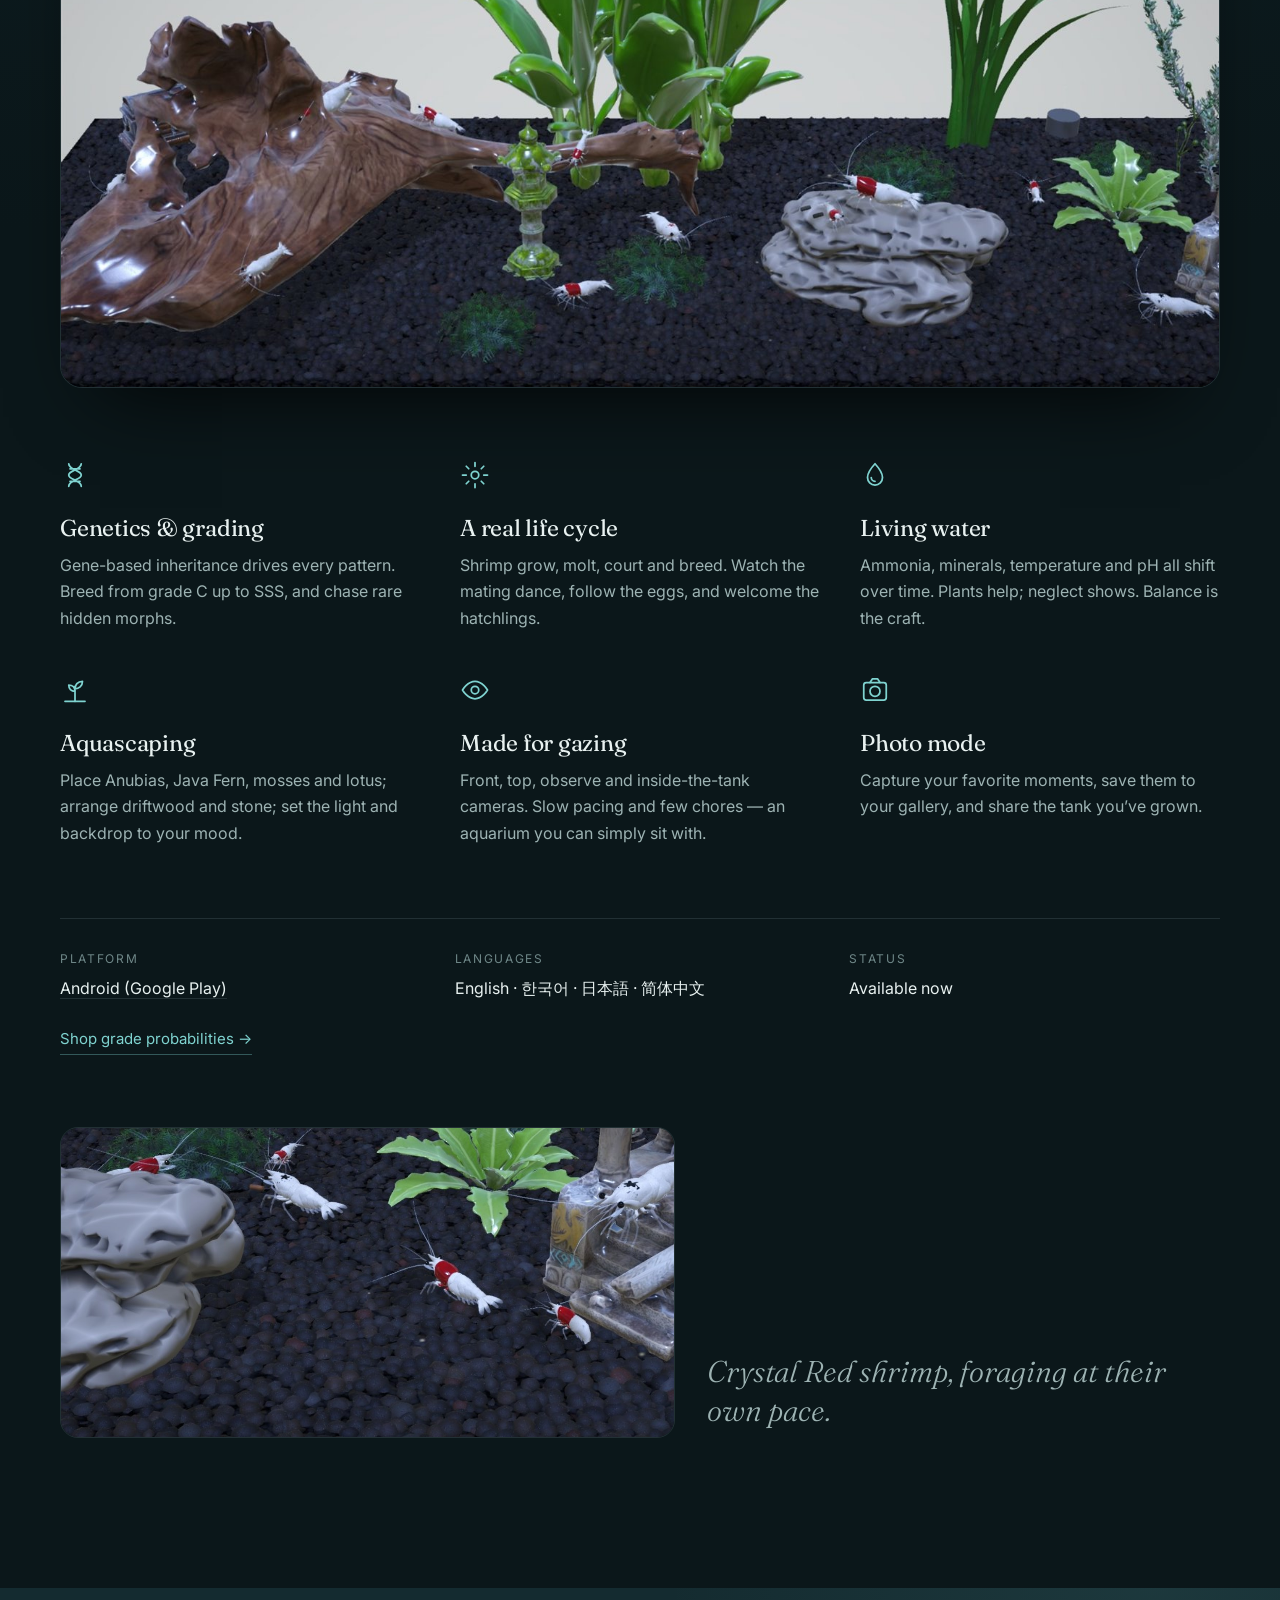
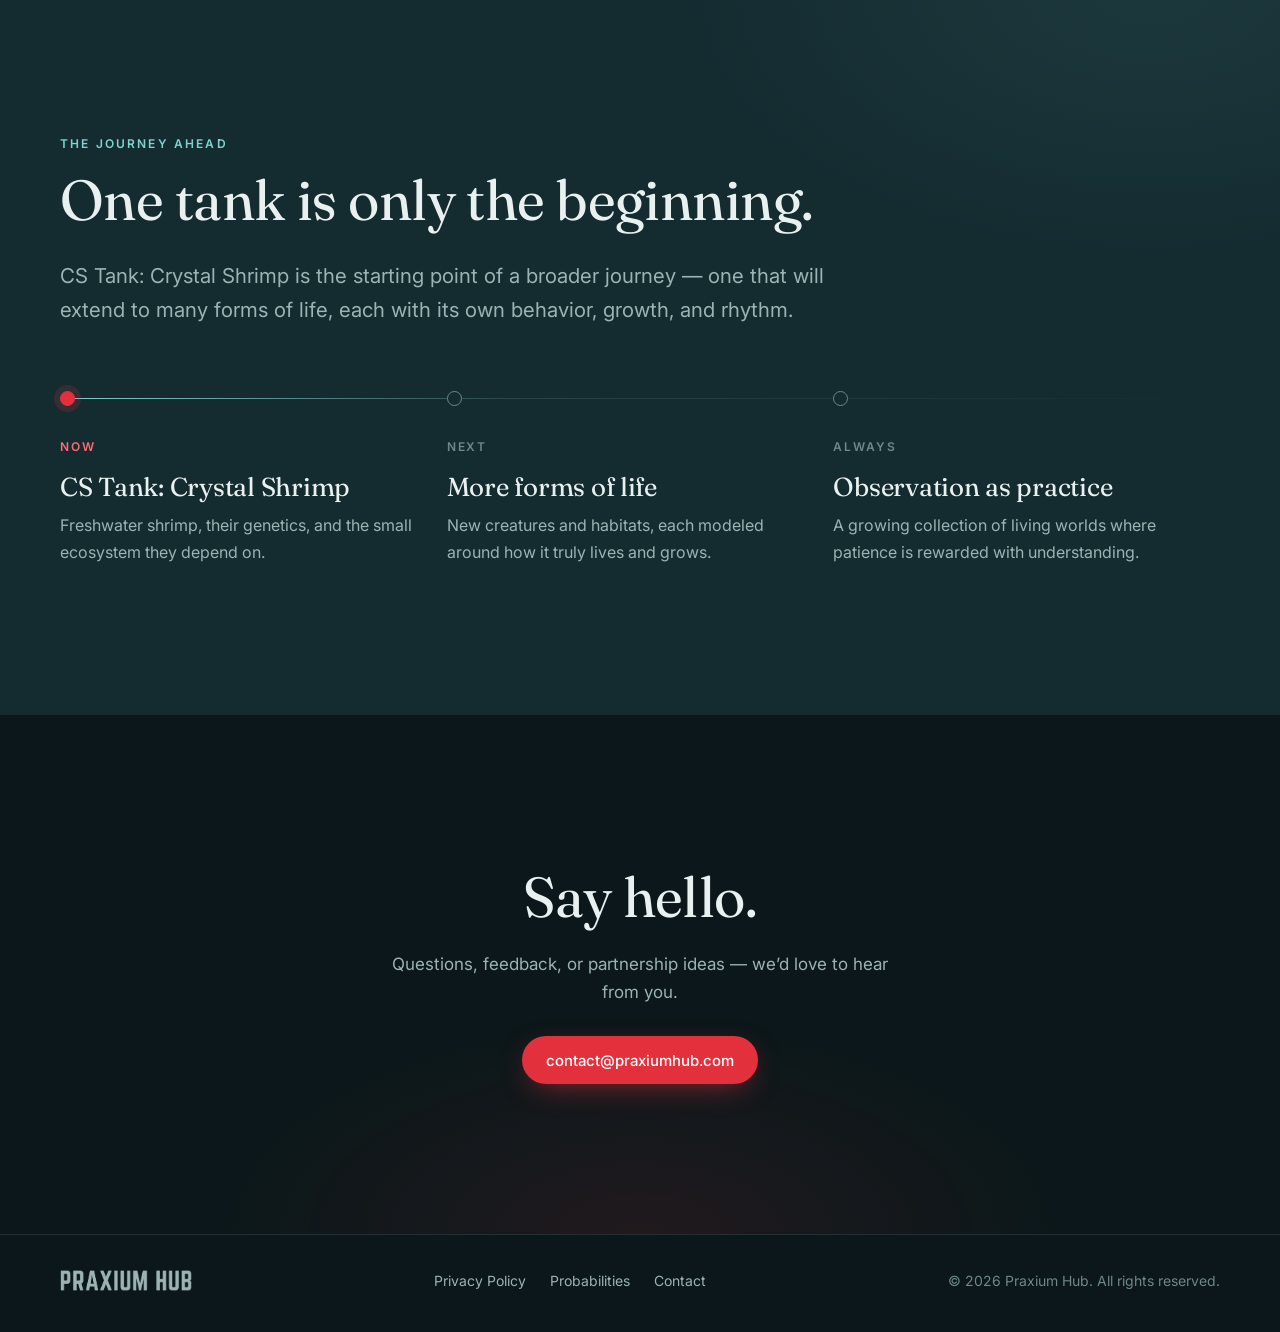
==== commit 9dd3ea27: "Mark CS Tank as released with Google Play links Co-Authored-By: Claude Opus 5.5 <noreply@anthropic.c" ====
--- a/index.html
+++ b/index.html
@@ -36,7 +36,7 @@
   <link rel="preconnect" href="https://fonts.googleapis.com">
   <link rel="preconnect" href="https://fonts.gstatic.com" crossorigin>
   <link href="https://fonts.googleapis.com/css2?family=Fraunces:ital,opsz,wght@0,9..144,300;0,9..144,400;0,9..144,500;1,9..144,300;1,9..144,400&family=Inter:wght@400;500;600&family=Noto+Serif+KR:wght@300;400;500&family=Noto+Serif+JP:wght@300;400;500&display=swap" rel="stylesheet">
-  <link rel="stylesheet" href="/assets/css/styles.css?v=5">
+  <link rel="stylesheet" href="/assets/css/styles.css?v=6">
 
   <script type="application/ld+json">
   {
@@ -93,8 +93,8 @@
             care for, and learn from living creatures and the ecosystems they inhabit.
           </p>
           <div class="hero__actions reveal">
-            <a class="btn btn--primary" href="#crystal-shrimp-tank" data-i18n="hero.cta">Meet CS Tank: Crystal Shrimp</a>
-            <a class="btn btn--ghost" href="#about" data-i18n="hero.story">Our story</a>
+            <a class="btn btn--primary" href="https://play.google.com/store/apps/details?id=com.praxiumhub.crystalshrimp" target="_blank" rel="noopener"><svg class="btn__icon" viewBox="0 0 24 24" aria-hidden="true"><path d="M7 4.5v15a.8.8 0 0 0 1.2.7l12.3-7.5a.8.8 0 0 0 0-1.4L8.2 3.8A.8.8 0 0 0 7 4.5z"/></svg><span data-i18n="play.get">Get it on Google Play</span></a>
+            <a class="btn btn--ghost" href="#crystal-shrimp-tank" data-i18n="hero.cta">Meet CS Tank: Crystal Shrimp</a>
           </div>
         </div>
         <figure class="hero__art reveal" aria-hidden="true">
@@ -176,7 +176,8 @@
           <div>
             <p class="eyebrow reveal" data-i18n="product.eyebrow">Our first title</p>
             <h2 class="reveal">CS Tank: Crystal Shrimp</h2>
-            <p class="product__status reveal"><span class="dot"></span> <span data-i18n="product.status">Coming soon to Google Play</span></p>
+            <p class="product__status reveal"><span class="dot"></span> <span data-i18n="product.status">Now available on Google Play</span></p>
+            <a class="btn btn--primary product__play reveal" href="https://play.google.com/store/apps/details?id=com.praxiumhub.crystalshrimp" target="_blank" rel="noopener"><svg class="btn__icon" viewBox="0 0 24 24" aria-hidden="true"><path d="M7 4.5v15a.8.8 0 0 0 1.2.7l12.3-7.5a.8.8 0 0 0 0-1.4L8.2 3.8A.8.8 0 0 0 7 4.5z"/></svg><span data-i18n="play.get">Get it on Google Play</span></a>
           </div>
         </div>
 
@@ -225,9 +226,9 @@
 
         <div class="product__meta reveal">
           <dl>
-            <div><dt data-i18n="meta.platform">Platform</dt><dd>Android</dd></div>
+            <div><dt data-i18n="meta.platform">Platform</dt><dd><a href="https://play.google.com/store/apps/details?id=com.praxiumhub.crystalshrimp" target="_blank" rel="noopener">Android (Google Play)</a></dd></div>
             <div><dt data-i18n="meta.languages">Languages</dt><dd class="langs"><span>English</span> · <span>한국어</span> · <span>日本語</span> · <span>简体中文</span></dd></div>
-            <div><dt data-i18n="meta.status">Status</dt><dd data-i18n="meta.statusValue">In final preparation for release</dd></div>
+            <div><dt data-i18n="meta.status">Status</dt><dd data-i18n="meta.statusValue">Available now</dd></div>
           </dl>
           <a class="text-link" href="/cs-tank/probabilities.html" data-i18n="odds.link">Shop grade probabilities →</a>
         </div>
@@ -291,7 +292,7 @@
     </div>
   </footer>
 
-  <script src="/assets/js/i18n.js?v=5"></script>
-  <script src="/assets/js/main.js?v=5" defer></script>
+  <script src="/assets/js/i18n.js?v=6"></script>
+  <script src="/assets/js/main.js?v=6" defer></script>
 </body>
 </html>
--- a/assets/css/styles.css
+++ b/assets/css/styles.css
@@ -60,6 +60,10 @@
 .btn--primary:hover { background: #ee3d49; }
 .btn--ghost { border: 1px solid var(--line); color: var(--text); }
 .btn--ghost:hover { border-color: rgba(196, 230, 232, .35); }
+.btn__icon { width: 16px; height: 16px; margin-right: 10px; fill: currentColor; flex: none; }
+.product__play { display: flex; width: fit-content; margin-top: 18px; }
+.product__meta dd a { color: var(--text); text-decoration: none; border-bottom: 1px solid var(--line); }
+.product__meta dd a:hover { border-color: var(--aqua); }
 
 /* ---------- Nav ---------- */
 .nav {
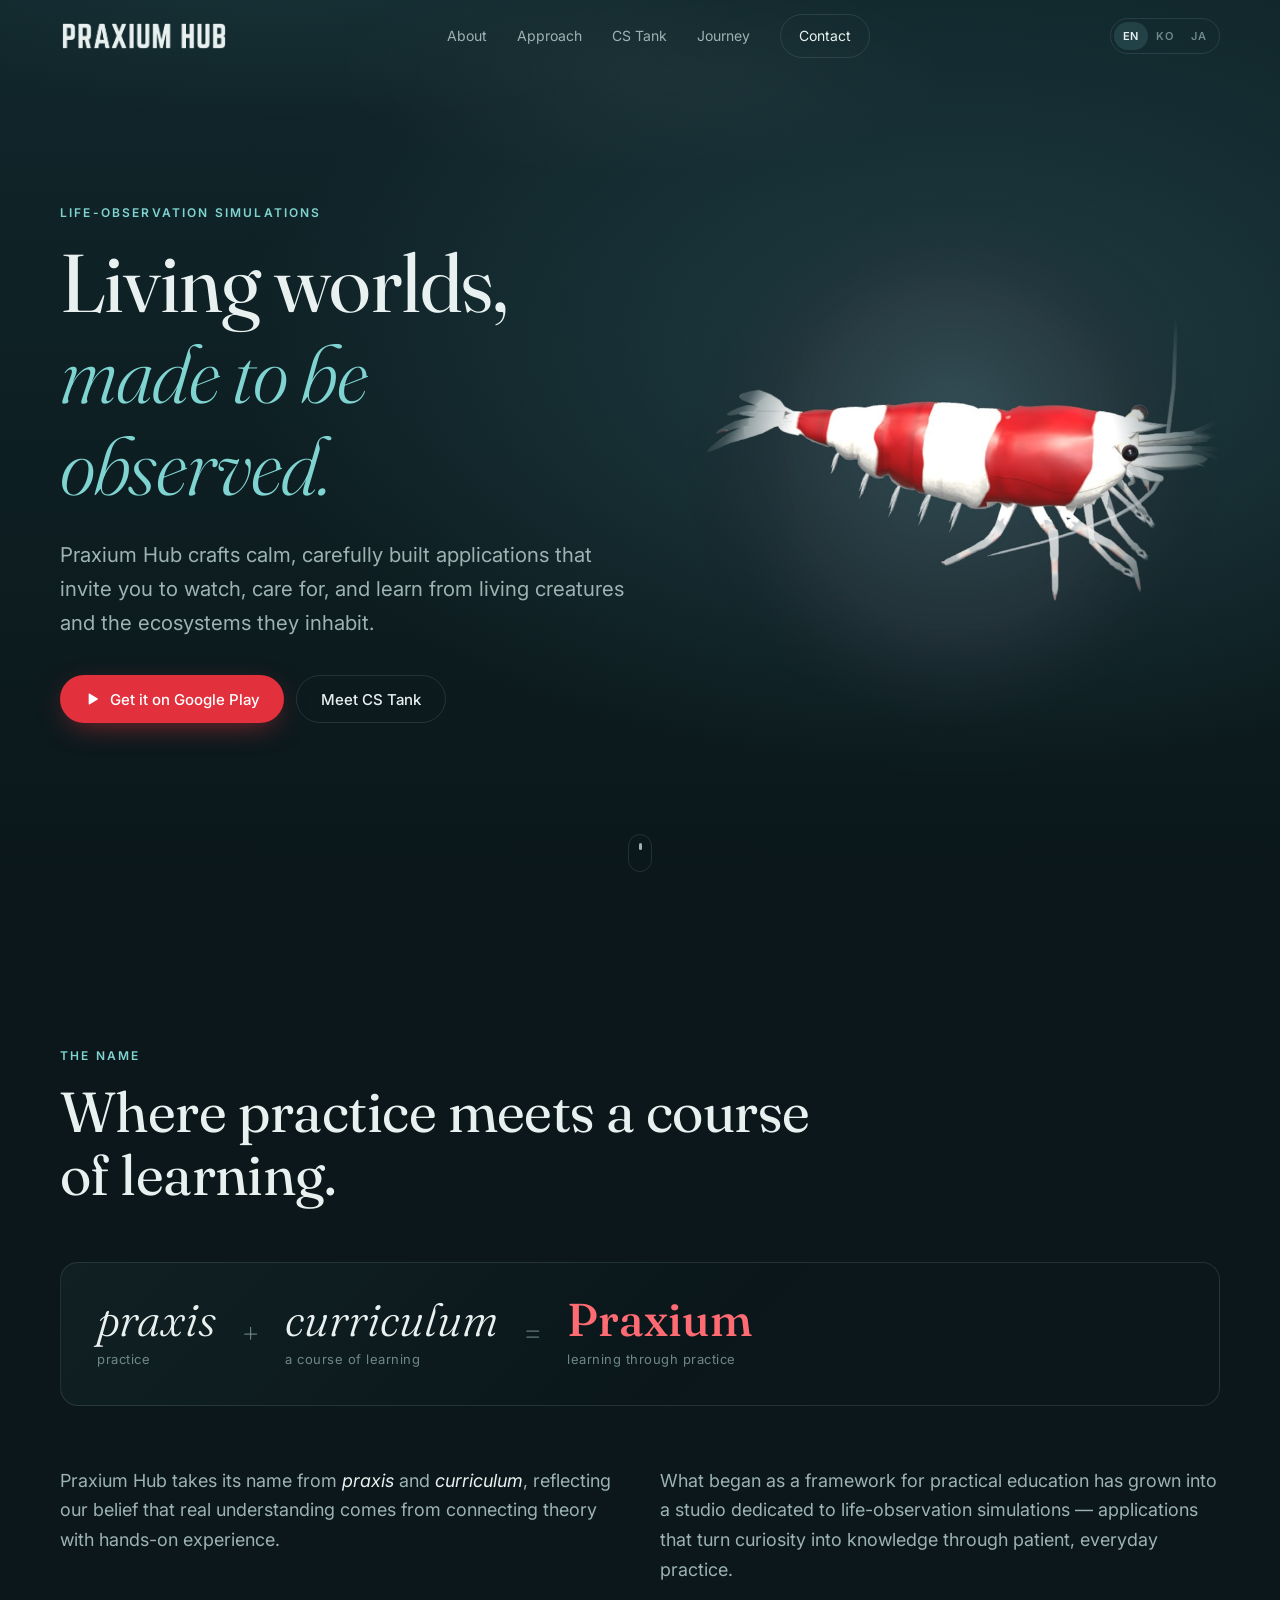
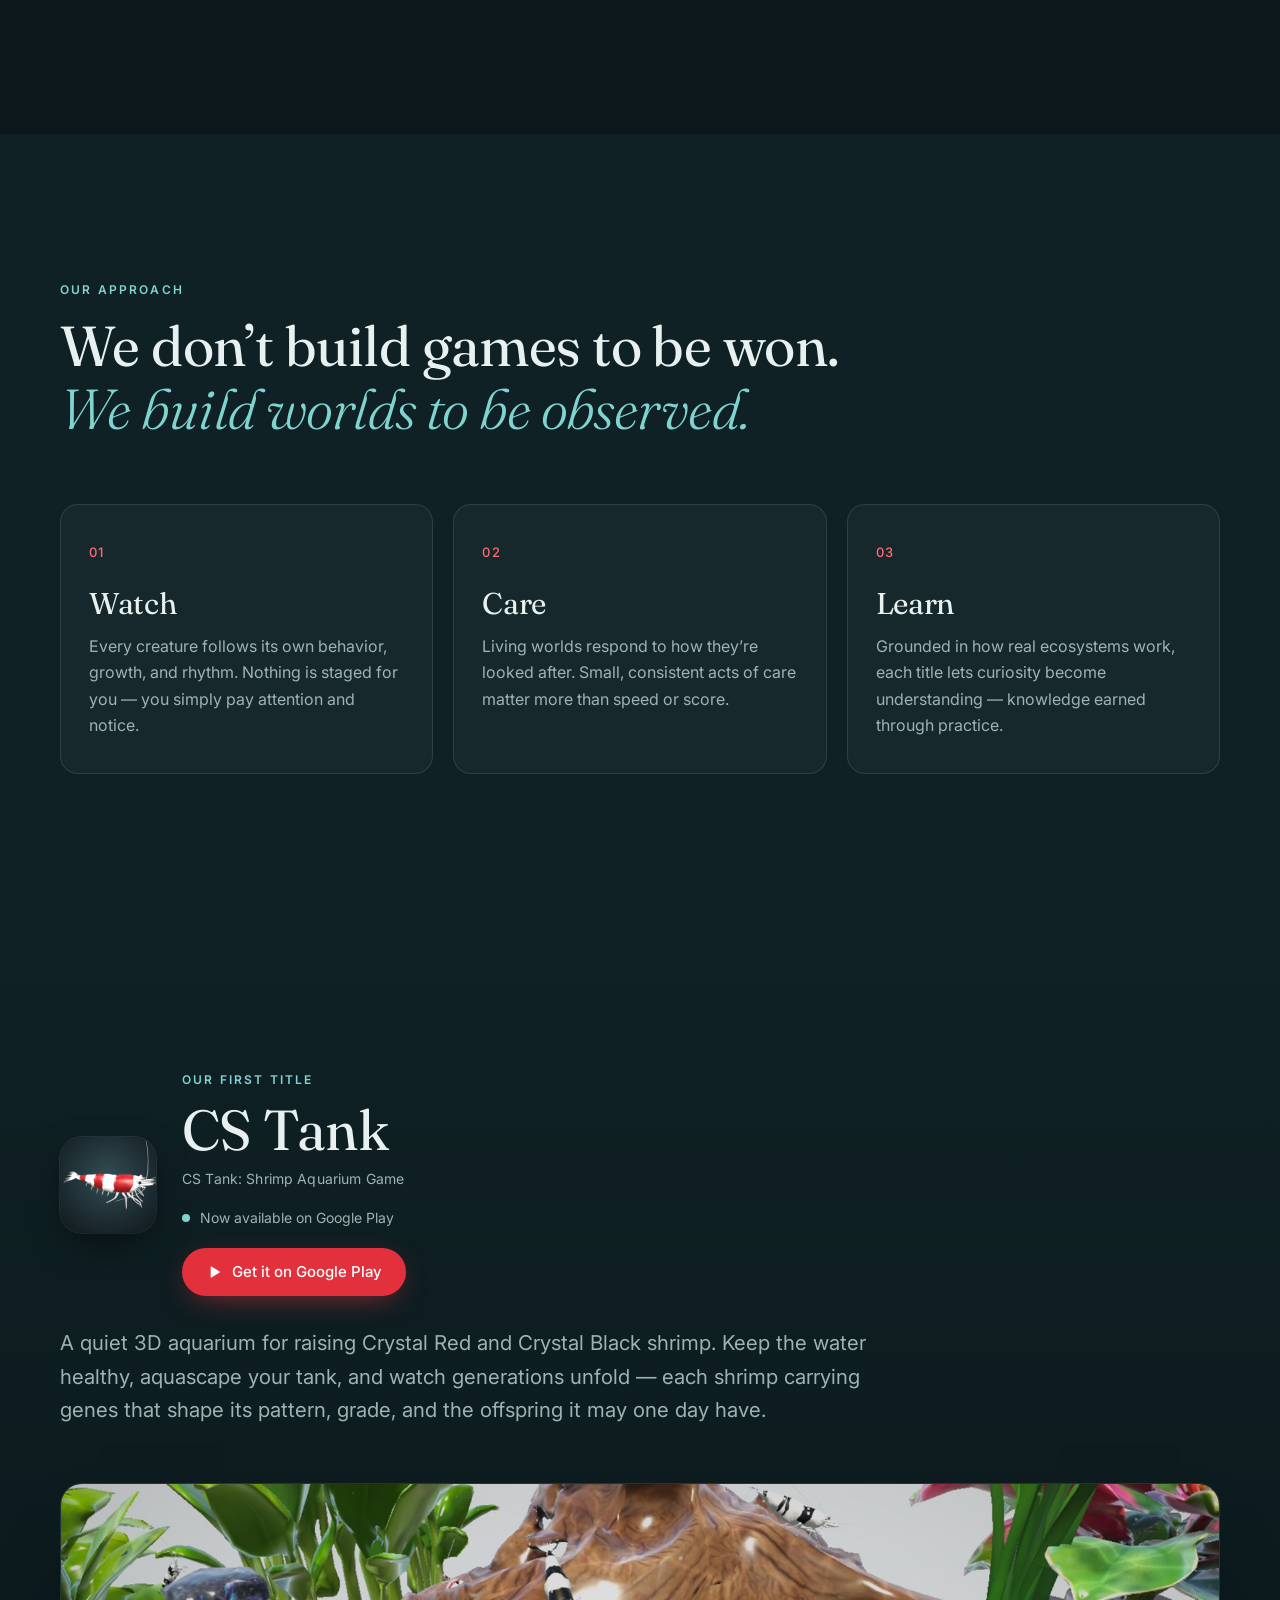
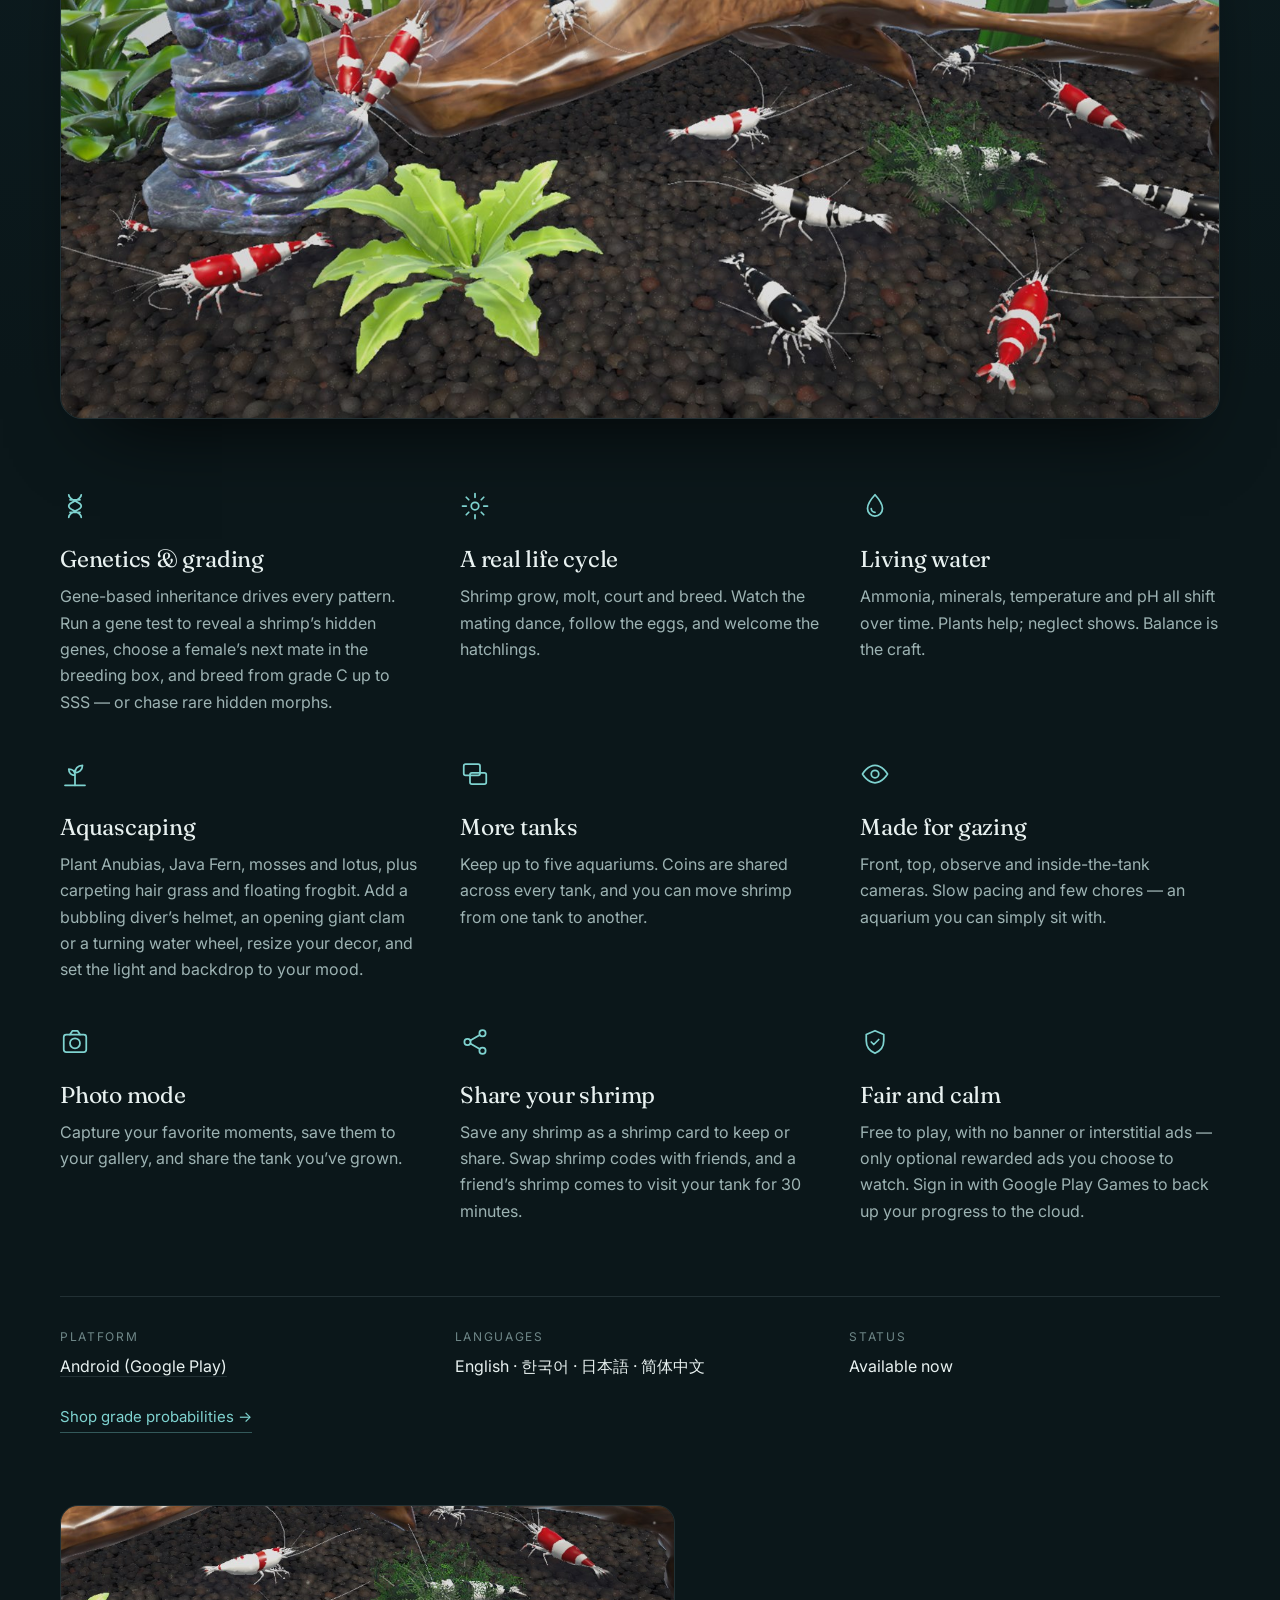
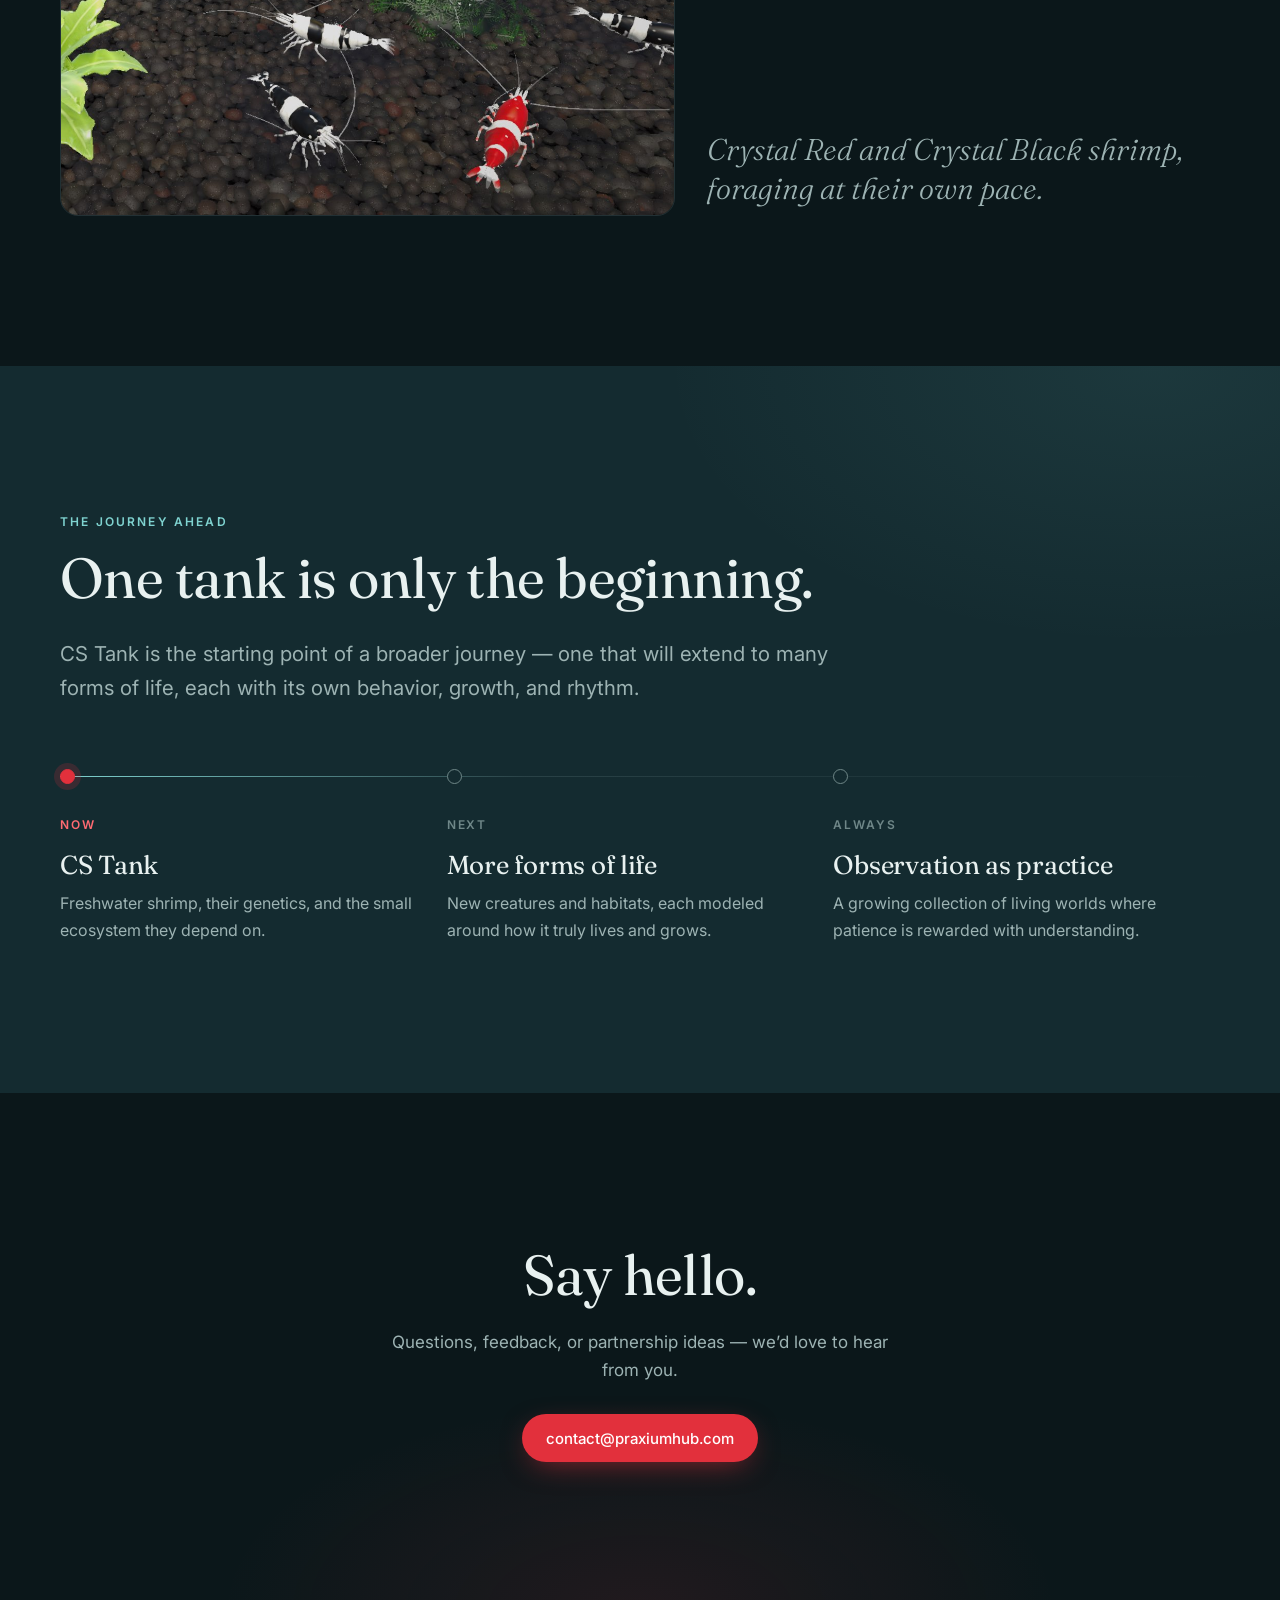
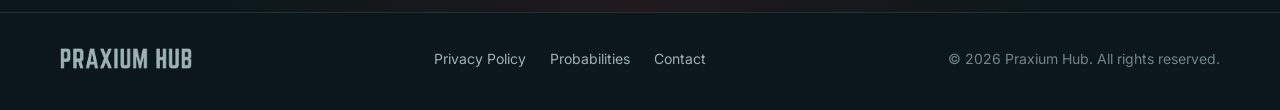
==== commit a19ac774: "Update site for new shrimp design, app name and Firebase Analytics - Replace shrimp images, app icon" ====
--- a/index.html
+++ b/index.html
@@ -18,25 +18,25 @@
     })();
   </script>
   <title data-i18n="meta.title">Praxium Hub — Living worlds, made to be observed</title>
-  <meta name="description" data-i18n-attr="content:meta.desc" content="Praxium Hub is a studio for life-observation simulations: calm, carefully crafted apps that invite you to watch, care for, and learn from living creatures. Our first title is CS Tank: Crystal Shrimp.">
+  <meta name="description" data-i18n-attr="content:meta.desc" content="Praxium Hub is a studio for life-observation simulations: calm, carefully crafted apps that invite you to watch, care for, and learn from living creatures. Our first title is CS Tank: Shrimp Aquarium Game.">
   <link rel="canonical" href="https://praxiumhub.com/">
   <meta name="theme-color" content="#0d1b1f">
 
   <meta property="og:type" content="website">
   <meta property="og:site_name" content="Praxium Hub">
   <meta property="og:title" content="Praxium Hub — Living worlds, made to be observed">
-  <meta property="og:description" content="A studio for life-observation simulations. Our first title is CS Tank: Crystal Shrimp.">
+  <meta property="og:description" content="A studio for life-observation simulations. Our first title is CS Tank: Shrimp Aquarium Game.">
   <meta property="og:url" content="https://praxiumhub.com/">
   <meta property="og:image" content="https://praxiumhub.com/assets/img/tank.jpg">
   <meta name="twitter:card" content="summary_large_image">
 
-  <link rel="icon" type="image/png" href="/favicon.png">
-  <link rel="apple-touch-icon" href="/assets/img/apple-touch-icon.png">
+  <link rel="icon" type="image/png" href="/favicon.png?v=3">
+  <link rel="apple-touch-icon" href="/assets/img/apple-touch-icon.png?v=3">
 
   <link rel="preconnect" href="https://fonts.googleapis.com">
   <link rel="preconnect" href="https://fonts.gstatic.com" crossorigin>
   <link href="https://fonts.googleapis.com/css2?family=Fraunces:ital,opsz,wght@0,9..144,300;0,9..144,400;0,9..144,500;1,9..144,300;1,9..144,400&family=Inter:wght@400;500;600&family=Noto+Serif+KR:wght@300;400;500&family=Noto+Serif+JP:wght@300;400;500&display=swap" rel="stylesheet">
-  <link rel="stylesheet" href="/assets/css/styles.css?v=6">
+  <link rel="stylesheet" href="/assets/css/styles.css?v=7">
 
   <script type="application/ld+json">
   {
@@ -94,12 +94,12 @@
           </p>
           <div class="hero__actions reveal">
             <a class="btn btn--primary" href="https://play.google.com/store/apps/details?id=com.praxiumhub.crystalshrimp" target="_blank" rel="noopener"><svg class="btn__icon" viewBox="0 0 24 24" aria-hidden="true"><path d="M7 4.5v15a.8.8 0 0 0 1.2.7l12.3-7.5a.8.8 0 0 0 0-1.4L8.2 3.8A.8.8 0 0 0 7 4.5z"/></svg><span data-i18n="play.get">Get it on Google Play</span></a>
-            <a class="btn btn--ghost" href="#crystal-shrimp-tank" data-i18n="hero.cta">Meet CS Tank: Crystal Shrimp</a>
+            <a class="btn btn--ghost" href="#crystal-shrimp-tank" data-i18n="hero.cta">Meet CS Tank</a>
           </div>
         </div>
         <figure class="hero__art reveal" aria-hidden="true">
           <div class="hero__glow"></div>
-          <img src="/assets/img/crystal-shrimp.jpg" alt="" width="900" height="900" fetchpriority="high">
+          <img src="/assets/img/crystal-shrimp.jpg?v=3" alt="" width="900" height="900" fetchpriority="high">
         </figure>
       </div>
       <a class="scroll-cue" href="#about" aria-label="Scroll to About"><span></span></a>
@@ -172,10 +172,11 @@
     <section class="section product" id="crystal-shrimp-tank">
       <div class="wrap">
         <div class="product__head">
-          <img class="product__icon reveal" src="/assets/img/app-icon.png" alt="CS Tank: Crystal Shrimp app icon" width="96" height="96">
+          <img class="product__icon reveal" src="/assets/img/app-icon.png?v=3" alt="CS Tank app icon" width="96" height="96">
           <div>
             <p class="eyebrow reveal" data-i18n="product.eyebrow">Our first title</p>
-            <h2 class="reveal">CS Tank: Crystal Shrimp</h2>
+            <h2 class="reveal">CS Tank</h2>
+            <p class="product__store reveal" data-i18n="product.storeName">CS Tank: Shrimp Aquarium Game</p>
             <p class="product__status reveal"><span class="dot"></span> <span data-i18n="product.status">Now available on Google Play</span></p>
             <a class="btn btn--primary product__play reveal" href="https://play.google.com/store/apps/details?id=com.praxiumhub.crystalshrimp" target="_blank" rel="noopener"><svg class="btn__icon" viewBox="0 0 24 24" aria-hidden="true"><path d="M7 4.5v15a.8.8 0 0 0 1.2.7l12.3-7.5a.8.8 0 0 0 0-1.4L8.2 3.8A.8.8 0 0 0 7 4.5z"/></svg><span data-i18n="play.get">Get it on Google Play</span></a>
           </div>
@@ -188,14 +189,14 @@
         </p>
 
         <figure class="shot reveal">
-          <img src="/assets/img/tank.jpg?v=2" alt="A planted aquarium in CS Tank: Crystal Shrimp, with crystal shrimp climbing driftwood and grazing around a stone lantern, sword plants and a flat rock on dark soil" data-i18n-attr="alt:product.shotAlt" width="1600" height="738" loading="lazy">
+          <img src="/assets/img/tank.jpg?v=3" alt="A planted aquarium in CS Tank: Crystal Red and Crystal Black shrimp gather on dark soil around driftwood, a stacked-stone tower and aquatic plants" data-i18n-attr="alt:product.shotAlt" width="1600" height="738" loading="lazy">
         </figure>
 
         <ul class="features">
           <li class="feature reveal">
             <svg viewBox="0 0 24 24" aria-hidden="true"><path d="M7 3c0 5 10 5 10 9s-10 4-10 9M17 3c0 5-10 5-10 9s10 4 10 9M8 7h8M8 17h8"/></svg>
             <h3 data-i18n="f1.t">Genetics &amp; grading</h3>
-            <p data-i18n="f1.d">Gene-based inheritance drives every pattern. Breed from grade C up to SSS, and chase rare hidden morphs.</p>
+            <p data-i18n="f1.d">Gene-based inheritance drives every pattern. Run a gene test to reveal a shrimp’s hidden genes, choose a female’s next mate in the breeding box, and breed from grade C up to SSS — or chase rare hidden morphs.</p>
           </li>
           <li class="feature reveal">
             <svg viewBox="0 0 24 24" aria-hidden="true"><circle cx="12" cy="12" r="3"/><path d="M12 2v3M12 19v3M2 12h3M19 12h3M5 5l2 2M17 17l2 2M19 5l-2 2M7 17l-2 2"/></svg>
@@ -210,7 +211,12 @@
           <li class="feature reveal">
             <svg viewBox="0 0 24 24" aria-hidden="true"><path d="M12 21V9M12 13c-3 0-5-2-5-5 3 0 5 2 5 5zM12 11c0-3 2-6 6-6 0 4-3 6-6 6z"/><path d="M4 21h16"/></svg>
             <h3 data-i18n="f4.t">Aquascaping</h3>
-            <p data-i18n="f4.d">Place Anubias, Java Fern, mosses and lotus; arrange driftwood and stone; set the light and backdrop to your mood.</p>
+            <p data-i18n="f4.d">Plant Anubias, Java Fern, mosses and lotus, plus carpeting hair grass and floating frogbit. Add a bubbling diver’s helmet, an opening giant clam or a turning water wheel, resize your decor, and set the light and backdrop to your mood.</p>
+          </li>
+          <li class="feature reveal">
+            <svg viewBox="0 0 24 24" aria-hidden="true"><rect x="3" y="4" width="13" height="9" rx="1.5"/><rect x="8" y="11" width="13" height="9" rx="1.5"/></svg>
+            <h3 data-i18n="f7.t">More tanks</h3>
+            <p data-i18n="f7.d">Keep up to five aquariums. Coins are shared across every tank, and you can move shrimp from one tank to another.</p>
           </li>
           <li class="feature reveal">
             <svg viewBox="0 0 24 24" aria-hidden="true"><path d="M2 12s4-7 10-7 10 7 10 7-4 7-10 7S2 12 2 12z"/><circle cx="12" cy="12" r="3"/></svg>
@@ -221,6 +227,16 @@
             <svg viewBox="0 0 24 24" aria-hidden="true"><rect x="3" y="6" width="18" height="14" rx="2"/><circle cx="12" cy="13" r="4"/><path d="M8 6l2-3h4l2 3"/></svg>
             <h3 data-i18n="f6.t">Photo mode</h3>
             <p data-i18n="f6.d">Capture your favorite moments, save them to your gallery, and share the tank you’ve grown.</p>
+          </li>
+          <li class="feature reveal">
+            <svg viewBox="0 0 24 24" aria-hidden="true"><circle cx="18" cy="5" r="2.5"/><circle cx="6" cy="12" r="2.5"/><circle cx="18" cy="19" r="2.5"/><path d="M8.2 10.8l7.6-4.4M8.2 13.2l7.6 4.4"/></svg>
+            <h3 data-i18n="f8.t">Share your shrimp</h3>
+            <p data-i18n="f8.d">Save any shrimp as a shrimp card to keep or share. Swap shrimp codes with friends, and a friend’s shrimp comes to visit your tank for 30 minutes.</p>
+          </li>
+          <li class="feature reveal">
+            <svg viewBox="0 0 24 24" aria-hidden="true"><path d="M12 3l7 3v5c0 4.5-3 8.3-7 10-4-1.7-7-5.5-7-10V6l7-3z"/><path d="M9 12l2 2 4-4"/></svg>
+            <h3 data-i18n="f9.t">Fair and calm</h3>
+            <p data-i18n="f9.d">Free to play, with no banner or interstitial ads — only optional rewarded ads you choose to watch. Sign in with Google Play Games to back up your progress to the cloud.</p>
           </li>
         </ul>
 
@@ -234,8 +250,8 @@
         </div>
 
         <figure class="detail reveal">
-          <img src="/assets/img/tank-detail.jpg?v=2" alt="Close-up of Crystal Red shrimp foraging on dark soil between a flat rock, a plant and a temple ruin" data-i18n-attr="alt:detail.alt" width="1190" height="600" loading="lazy">
-          <figcaption data-i18n="detail.caption">Crystal Red shrimp, foraging at their own pace.</figcaption>
+          <img src="/assets/img/tank-detail.jpg?v=3" alt="Close-up of Crystal Red and Crystal Black shrimp foraging on dark soil beside a patch of moss" data-i18n-attr="alt:detail.alt" width="1190" height="600" loading="lazy">
+          <figcaption data-i18n="detail.caption">Crystal Red and Crystal Black shrimp, foraging at their own pace.</figcaption>
         </figure>
       </div>
     </section>
@@ -246,14 +262,14 @@
         <p class="eyebrow reveal" data-i18n="journey.eyebrow">The journey ahead</p>
         <h2 class="reveal" data-i18n="journey.title">One tank is only the beginning.</h2>
         <p class="lede reveal" data-i18n="journey.lede">
-          CS Tank: Crystal Shrimp is the starting point of a broader journey — one that will extend to many
+          CS Tank is the starting point of a broader journey — one that will extend to many
           forms of life, each with its own behavior, growth, and rhythm.
         </p>
 
         <ol class="timeline">
           <li class="reveal is-now">
             <span class="timeline__tag" data-i18n="journey.t1.tag">Now</span>
-            <h3>CS Tank: Crystal Shrimp</h3>
+            <h3>CS Tank</h3>
             <p data-i18n="journey.t1.d">Freshwater shrimp, their genetics, and the small ecosystem they depend on.</p>
           </li>
           <li class="reveal">
@@ -292,7 +308,7 @@
     </div>
   </footer>
 
-  <script src="/assets/js/i18n.js?v=6"></script>
-  <script src="/assets/js/main.js?v=6" defer></script>
+  <script src="/assets/js/i18n.js?v=7"></script>
+  <script src="/assets/js/main.js?v=7" defer></script>
 </body>
 </html>
--- a/assets/css/styles.css
+++ b/assets/css/styles.css
@@ -356,3 +356,6 @@
   .js .reveal { opacity: 1; transform: none; }
   .bubbles { display: none; }
 }
+
+/* Store listing name under the product title */
+.product__store { margin: -4px 0 12px; font-size: 14px; color: var(--muted); letter-spacing: .01em; }
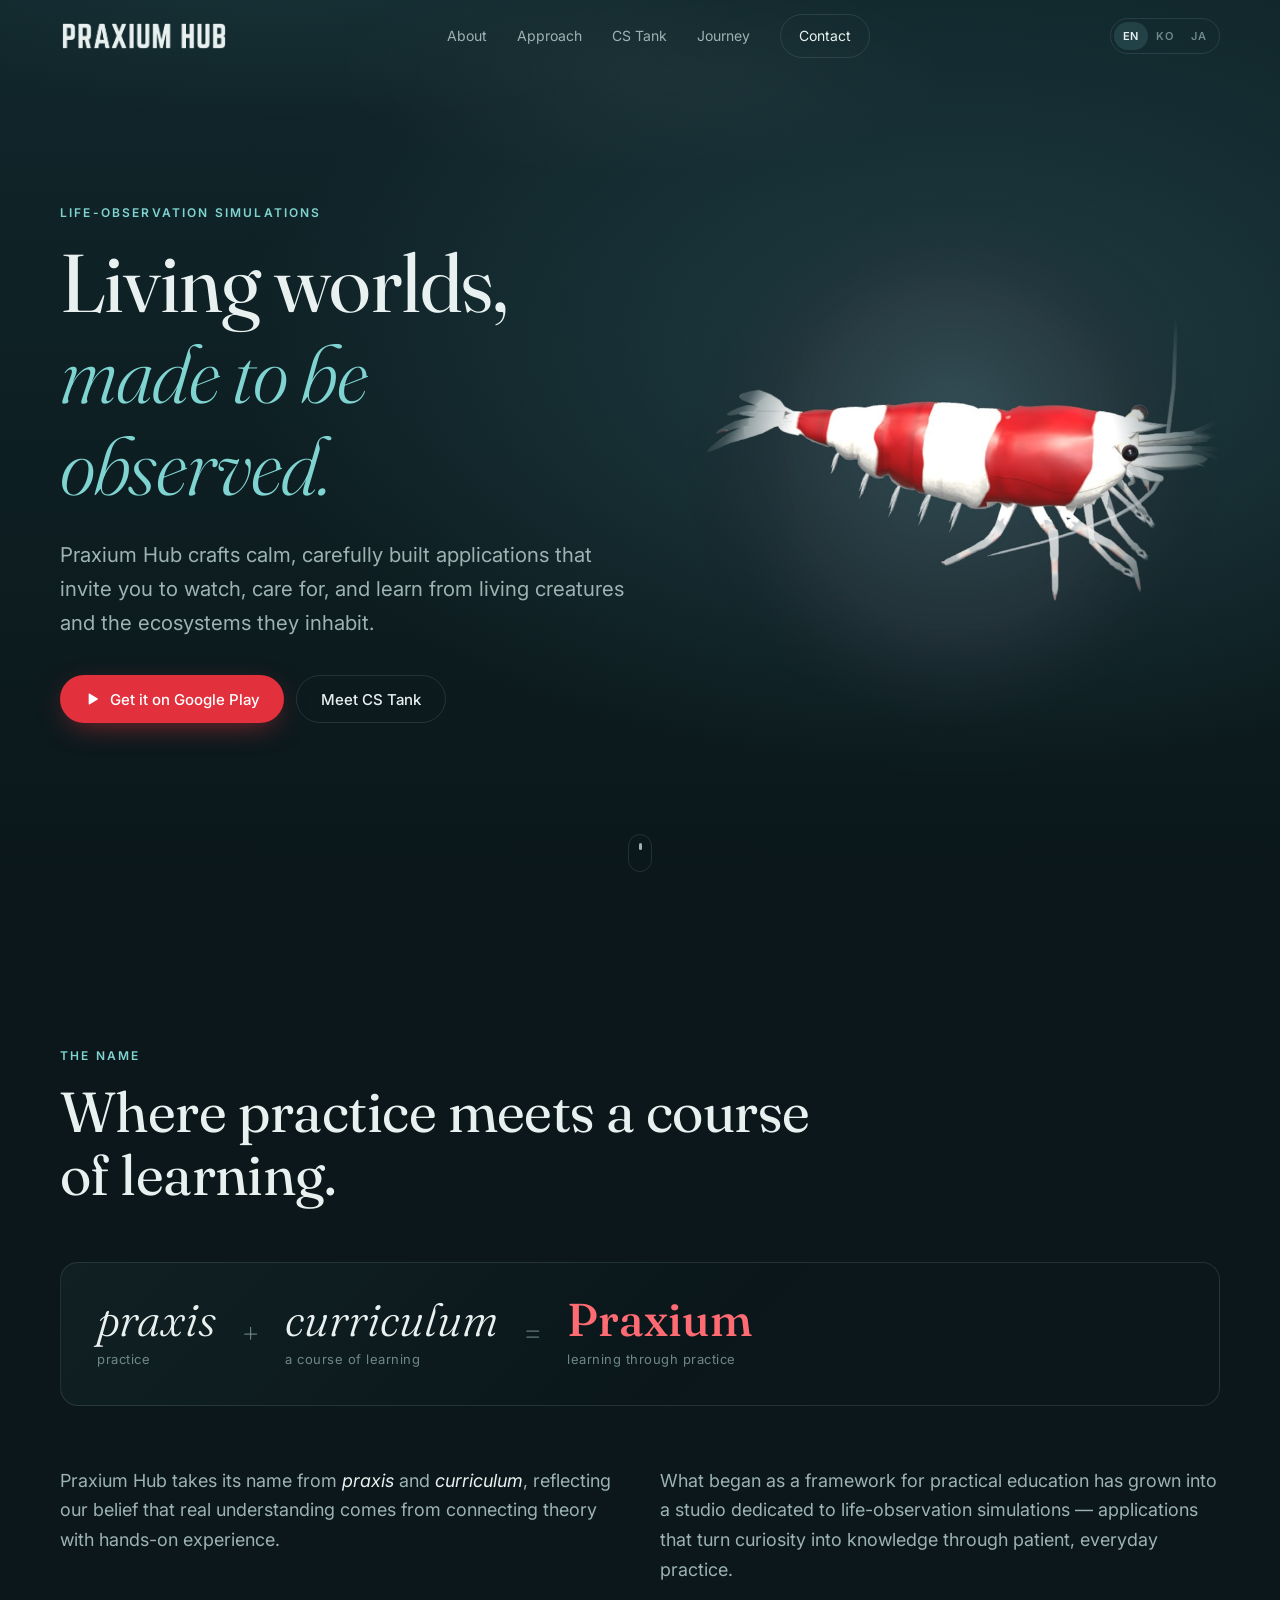
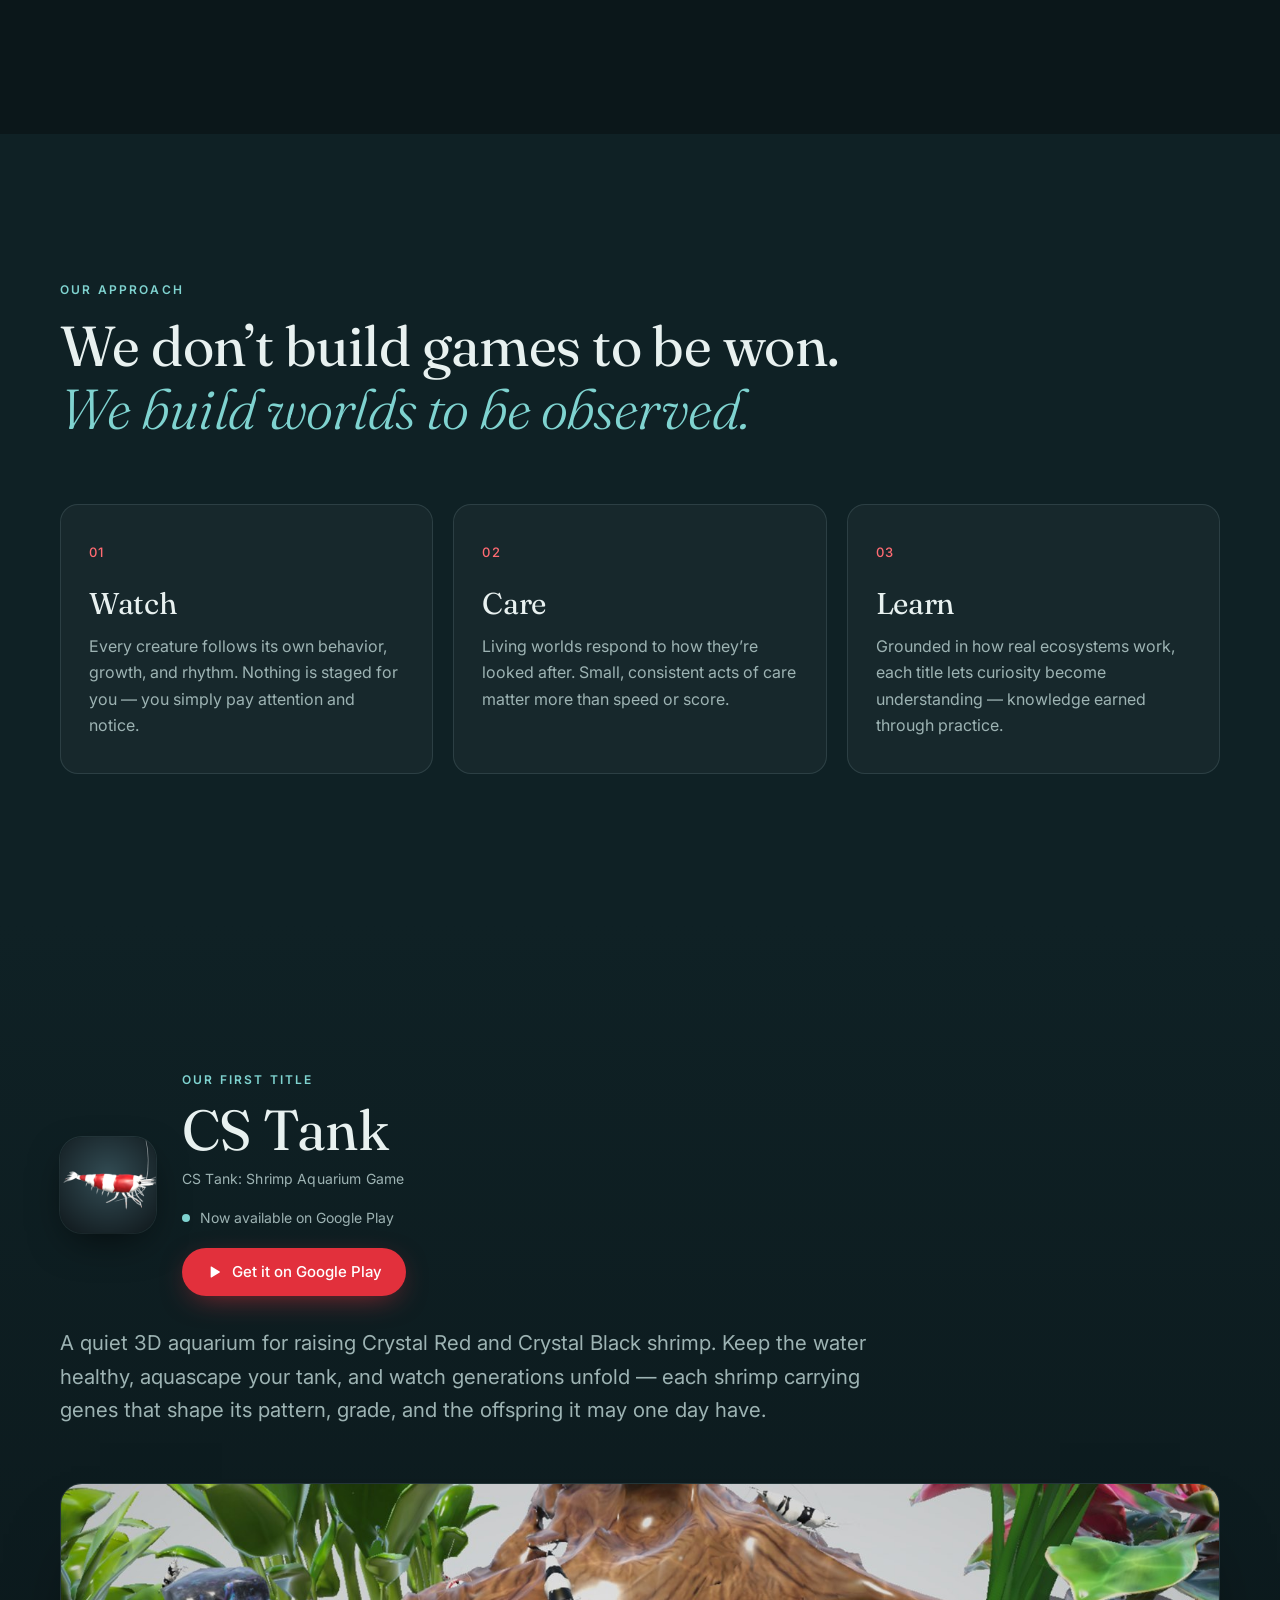
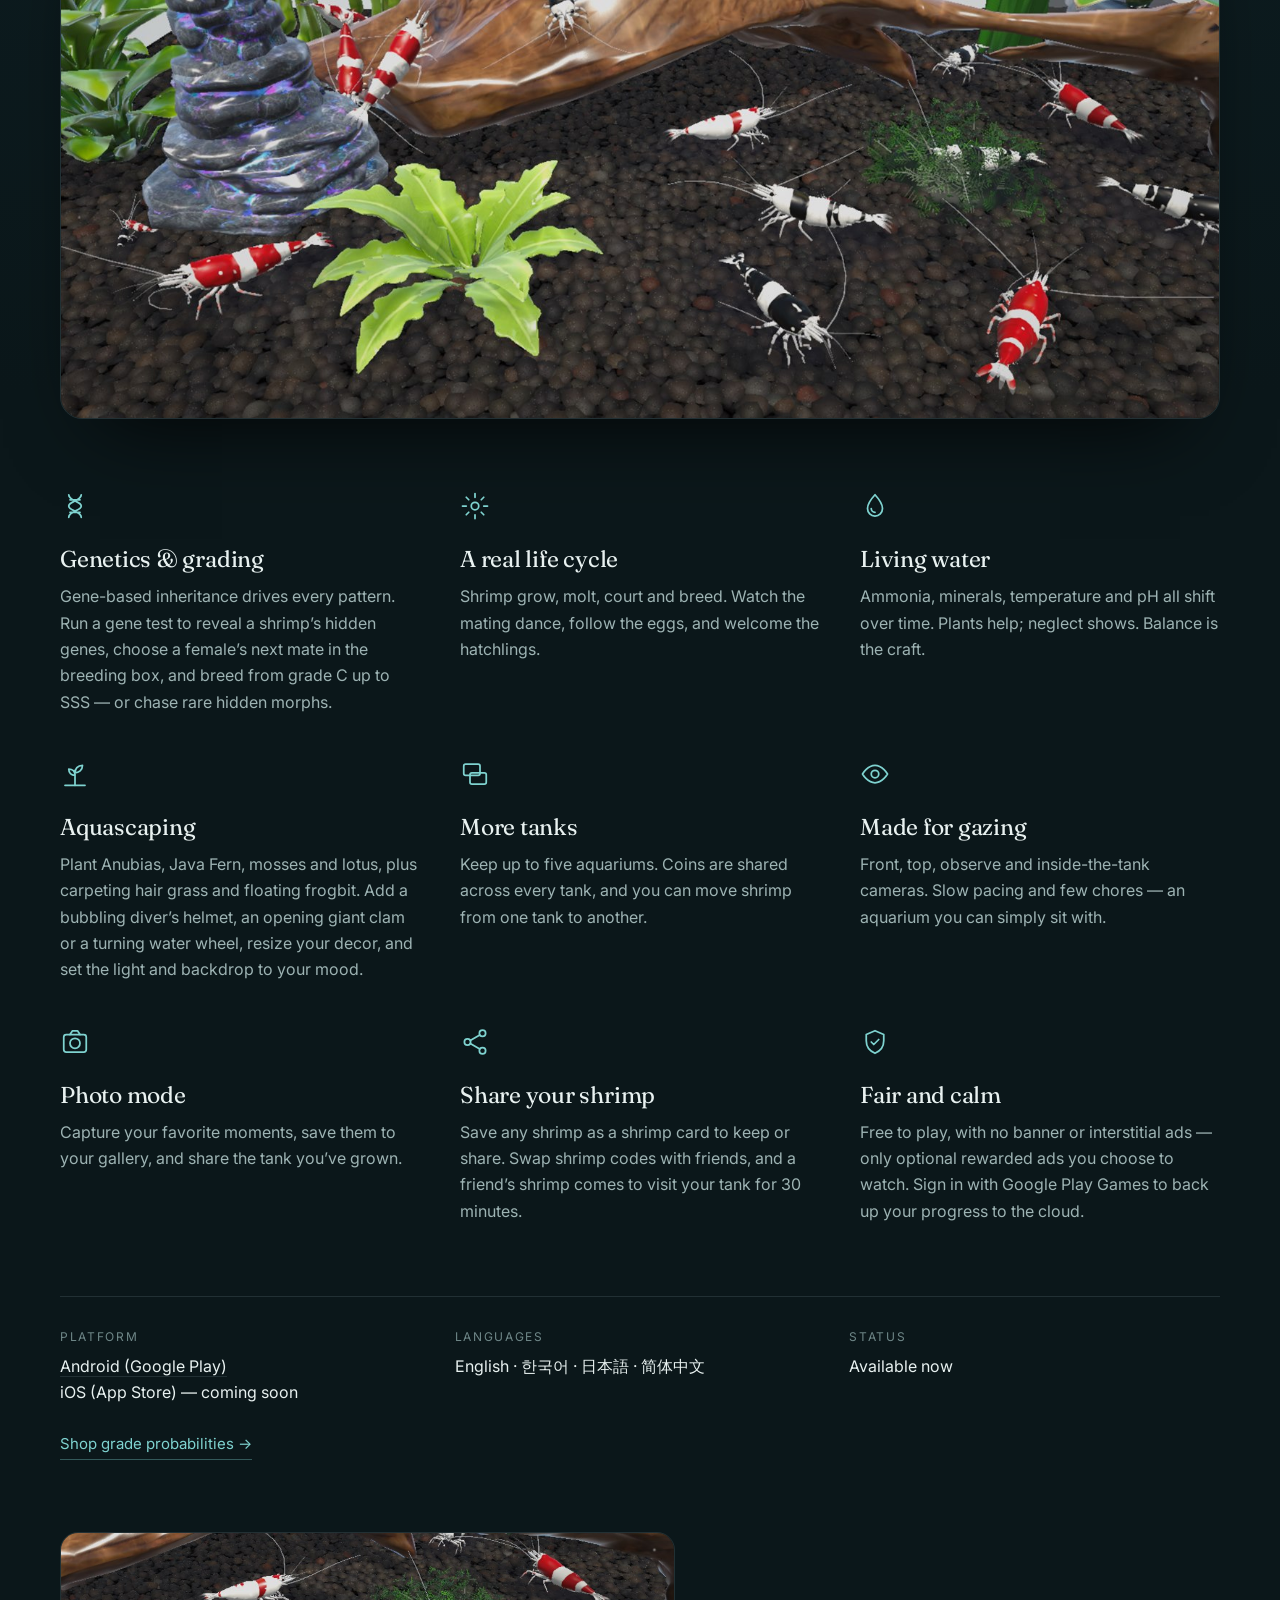
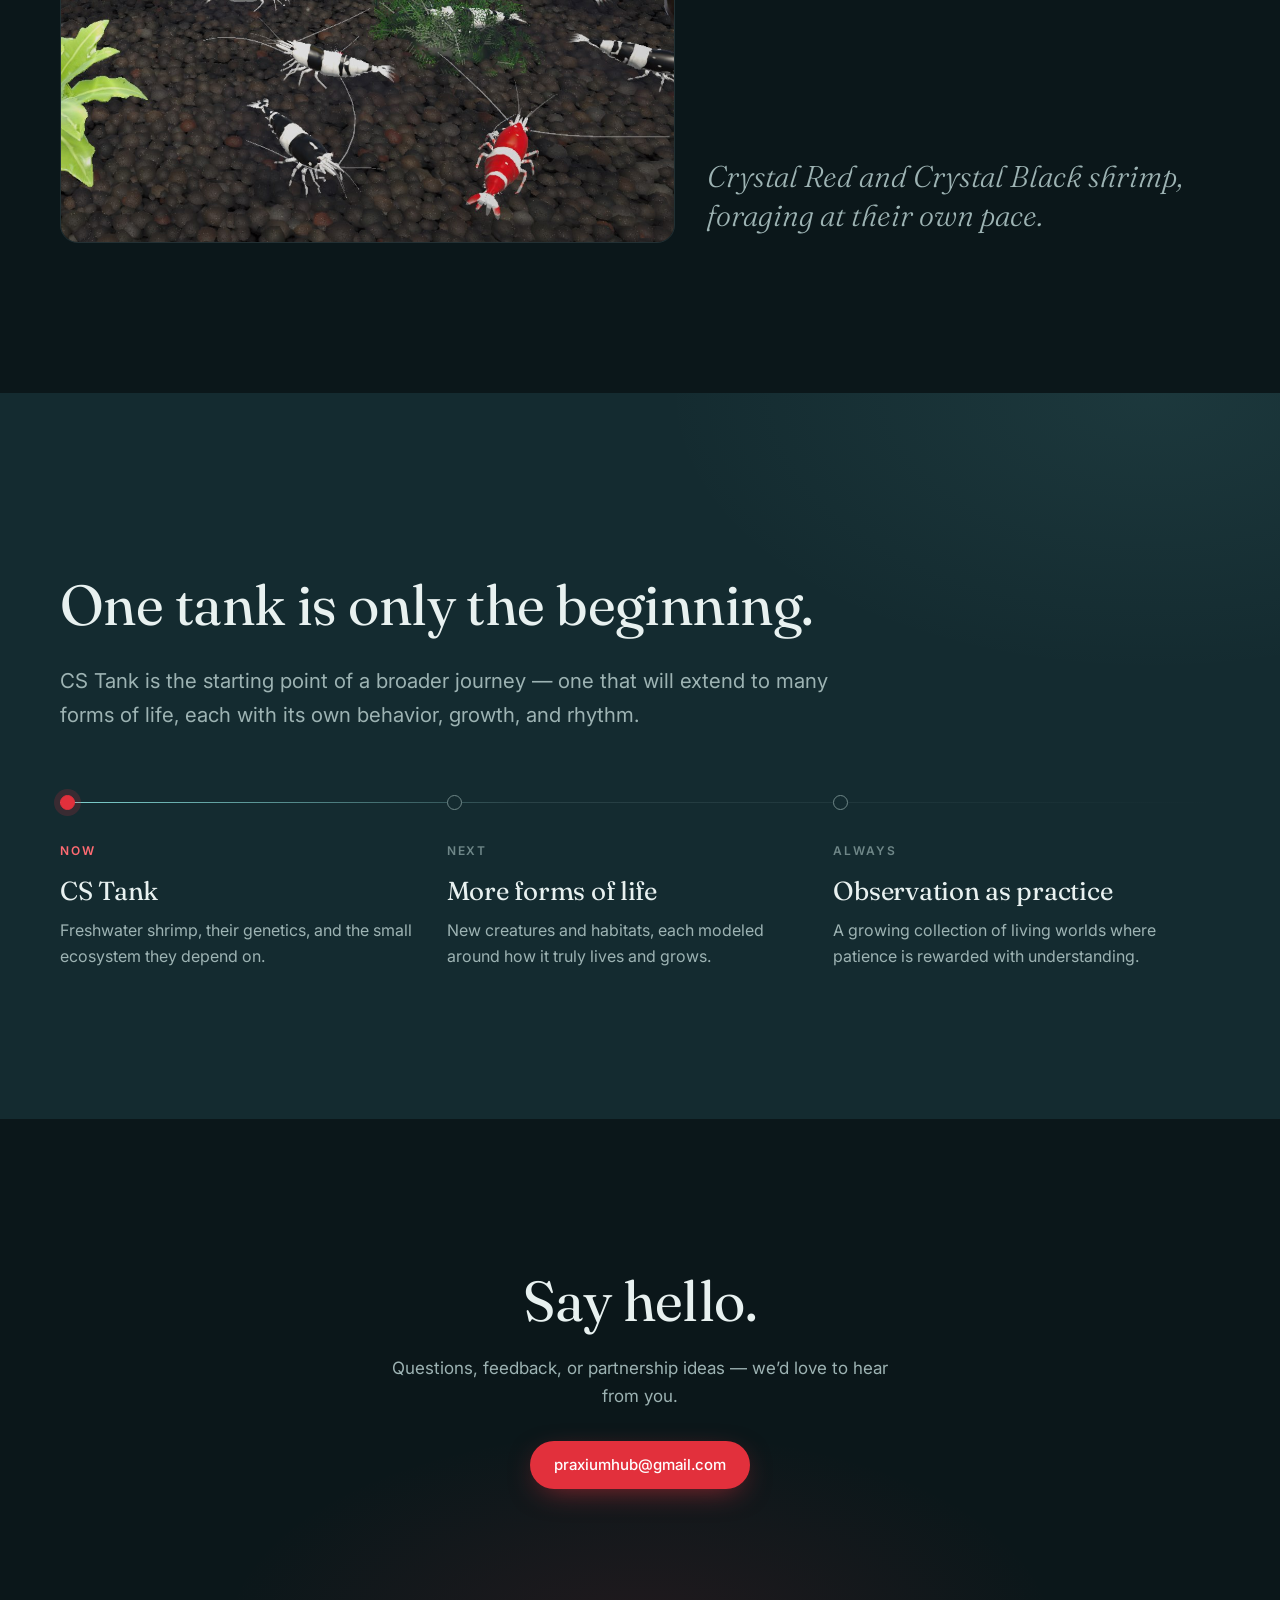
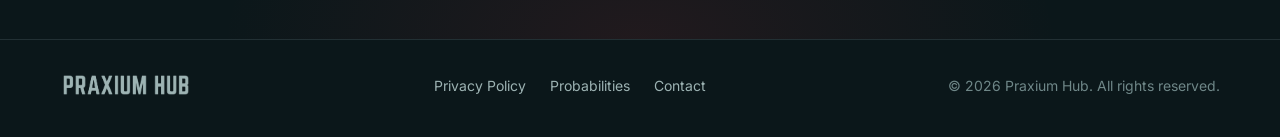
==== commit 6e62fc0a: "Change contact email to praxiumhub@gmail.com and add iOS coming soon Co-Authored-By: Claude Opus 5.5" ====
--- a/index.html
+++ b/index.html
@@ -45,7 +45,7 @@
     "name": "Praxium Hub",
     "url": "https://praxiumhub.com/",
     "logo": "https://praxiumhub.com/assets/img/app-icon.png",
-    "email": "contact@praxiumhub.com"
+    "email": "praxiumhub@gmail.com"
   }
   </script>
 </head>
@@ -242,7 +242,7 @@
 
         <div class="product__meta reveal">
           <dl>
-            <div><dt data-i18n="meta.platform">Platform</dt><dd><a href="https://play.google.com/store/apps/details?id=com.praxiumhub.crystalshrimp" target="_blank" rel="noopener">Android (Google Play)</a></dd></div>
+            <div><dt data-i18n="meta.platform">Platform</dt><dd><a href="https://play.google.com/store/apps/details?id=com.praxiumhub.crystalshrimp" target="_blank" rel="noopener">Android (Google Play)</a><br><span data-i18n="meta.iosSoon">iOS (App Store) — coming soon</span></dd></div>
             <div><dt data-i18n="meta.languages">Languages</dt><dd class="langs"><span>English</span> · <span>한국어</span> · <span>日本語</span> · <span>简体中文</span></dd></div>
             <div><dt data-i18n="meta.status">Status</dt><dd data-i18n="meta.statusValue">Available now</dd></div>
           </dl>
@@ -291,7 +291,7 @@
       <div class="wrap contact__inner reveal">
         <h2 data-i18n="contact.title">Say hello.</h2>
         <p data-i18n="contact.text">Questions, feedback, or partnership ideas — we’d love to hear from you.</p>
-        <a class="btn btn--primary" href="mailto:contact@praxiumhub.com">contact@praxiumhub.com</a>
+        <a class="btn btn--primary" href="mailto:praxiumhub@gmail.com">praxiumhub@gmail.com</a>
       </div>
     </section>
   </main>
@@ -308,7 +308,7 @@
     </div>
   </footer>
 
-  <script src="/assets/js/i18n.js?v=7"></script>
+  <script src="/assets/js/i18n.js?v=8"></script>
   <script src="/assets/js/main.js?v=7" defer></script>
 </body>
 </html>
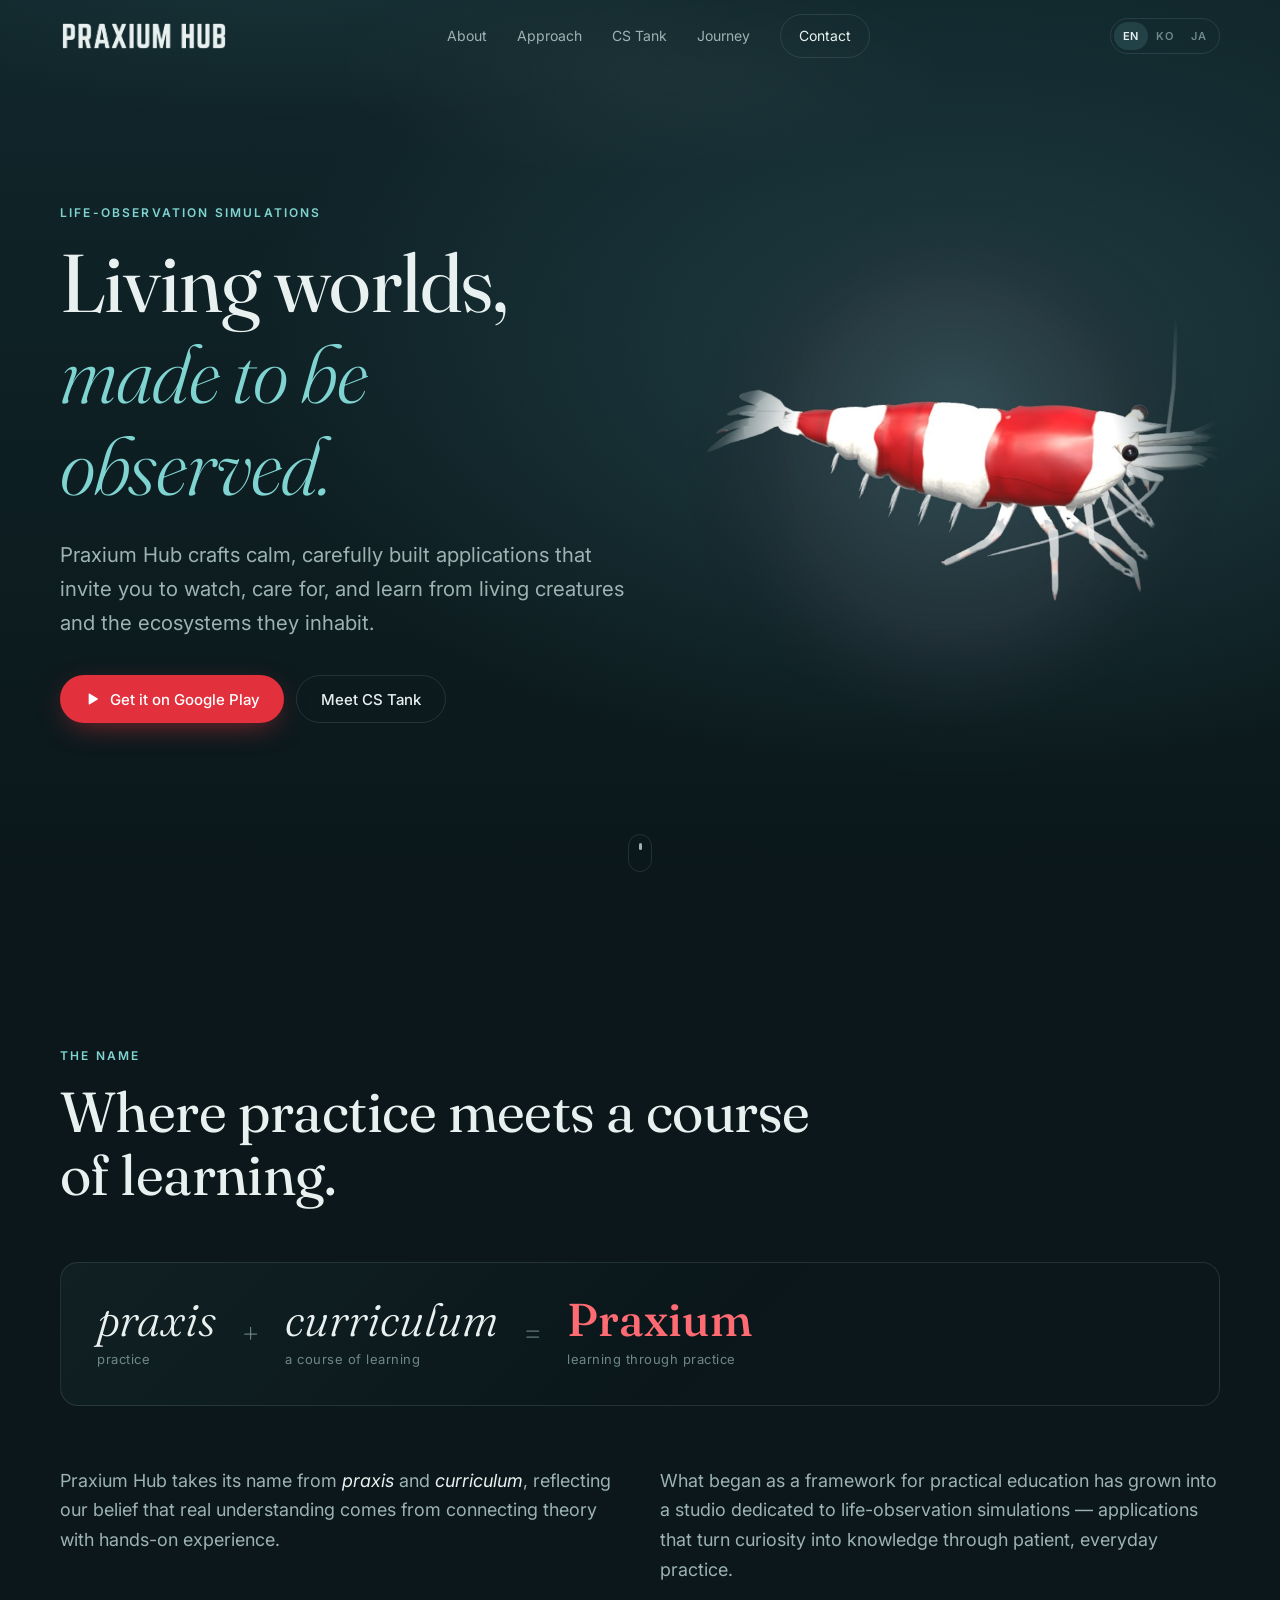
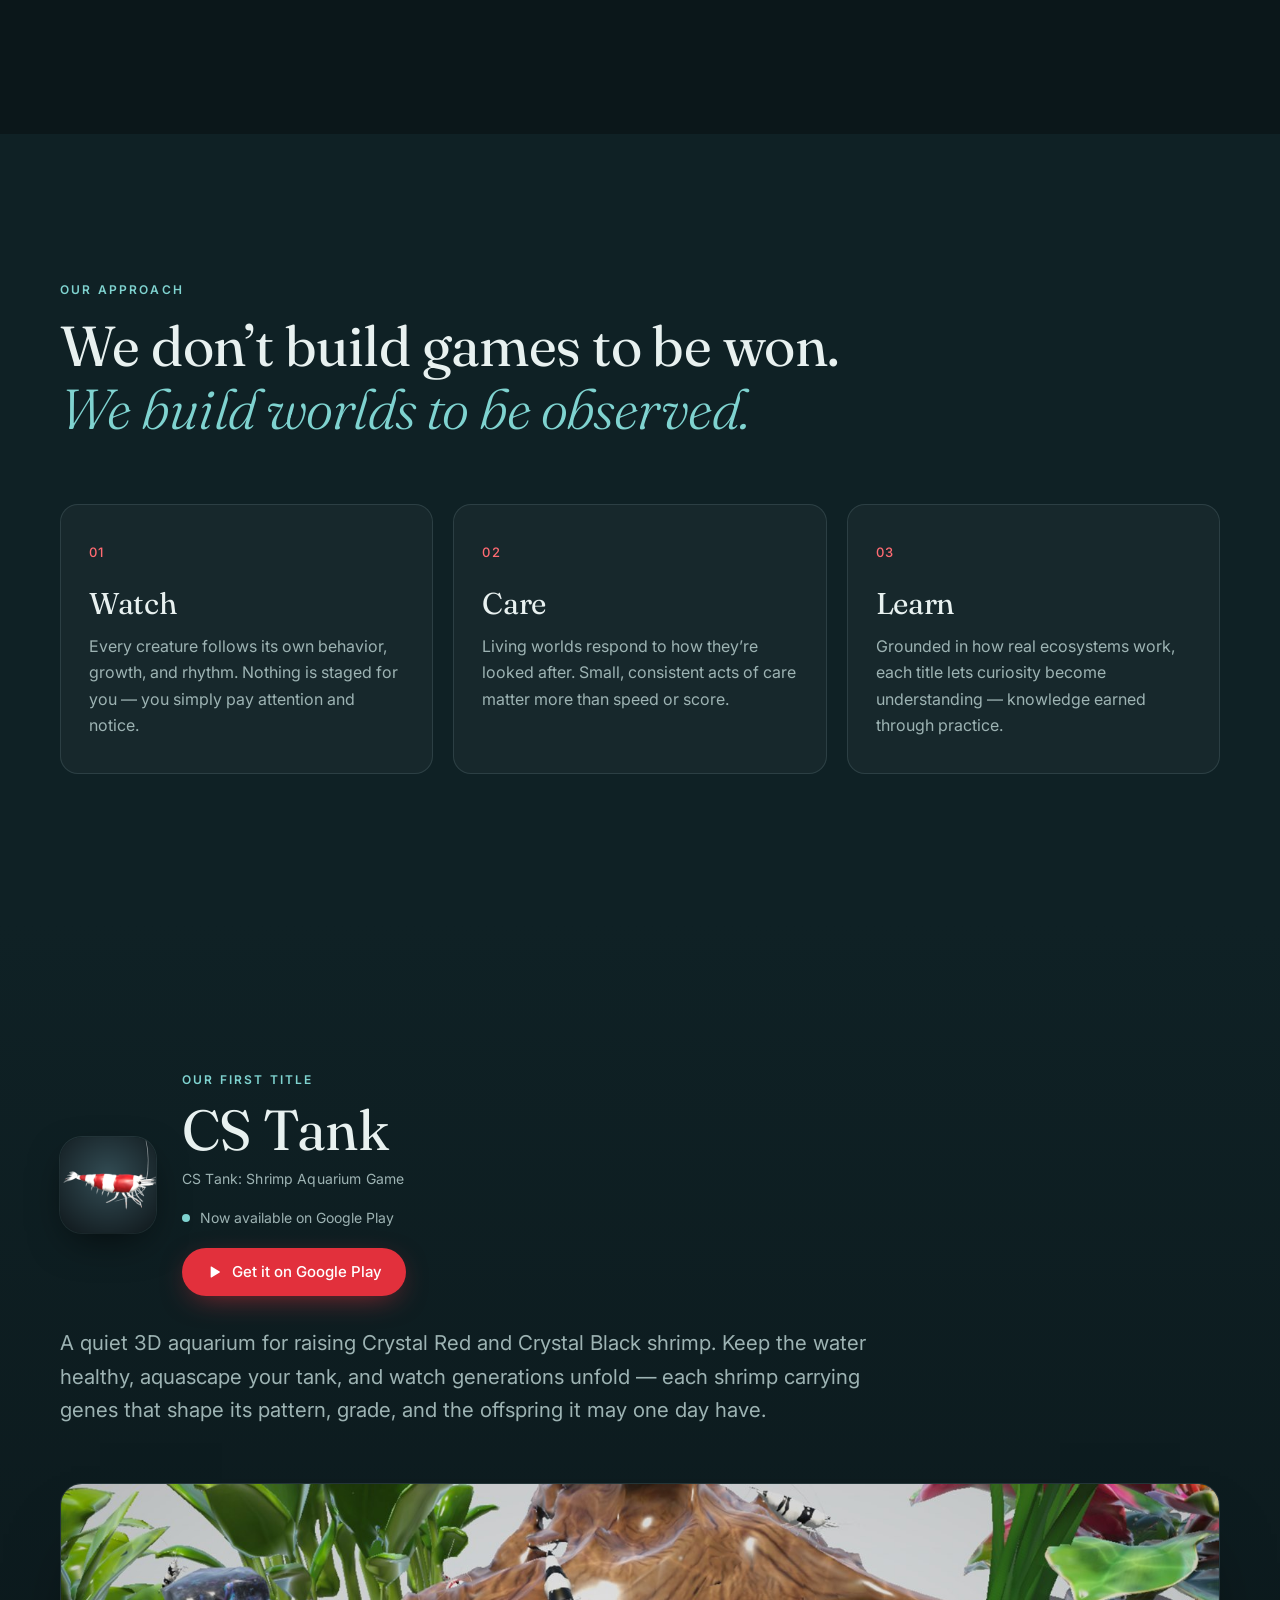
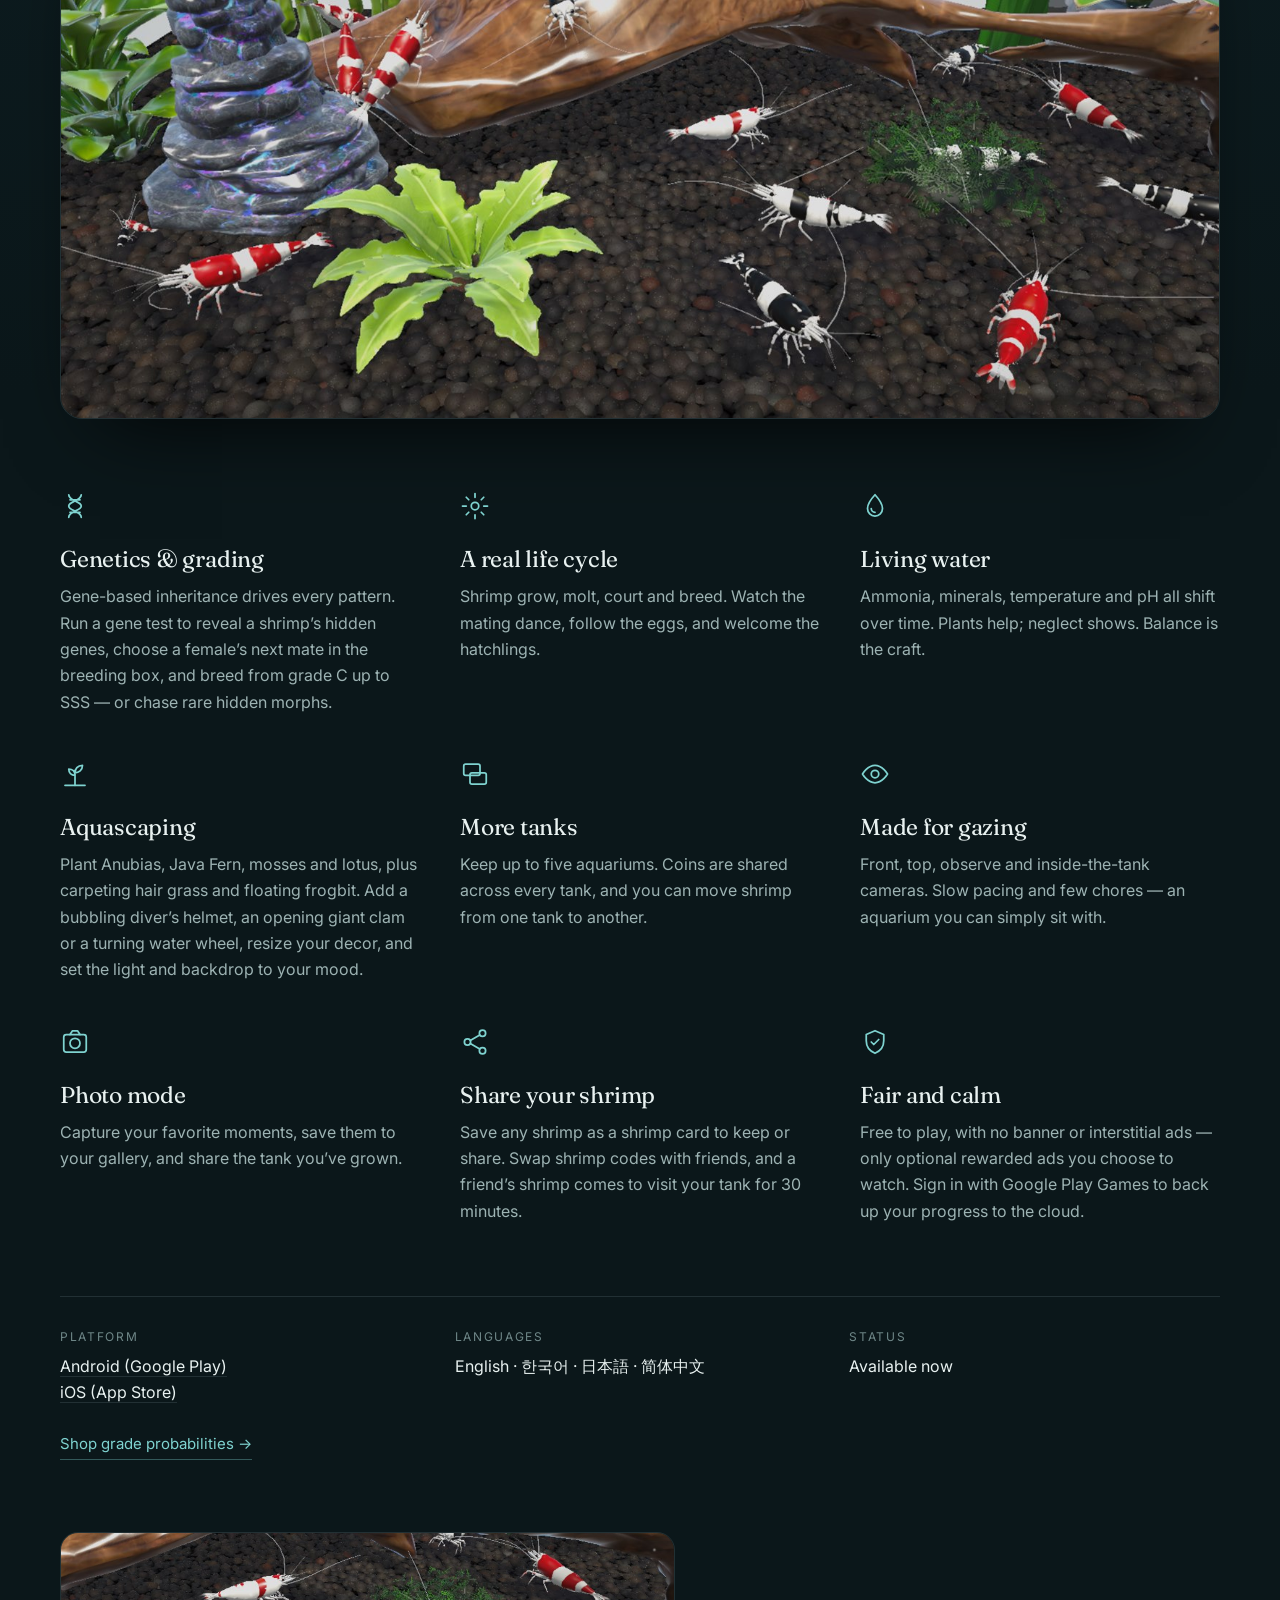
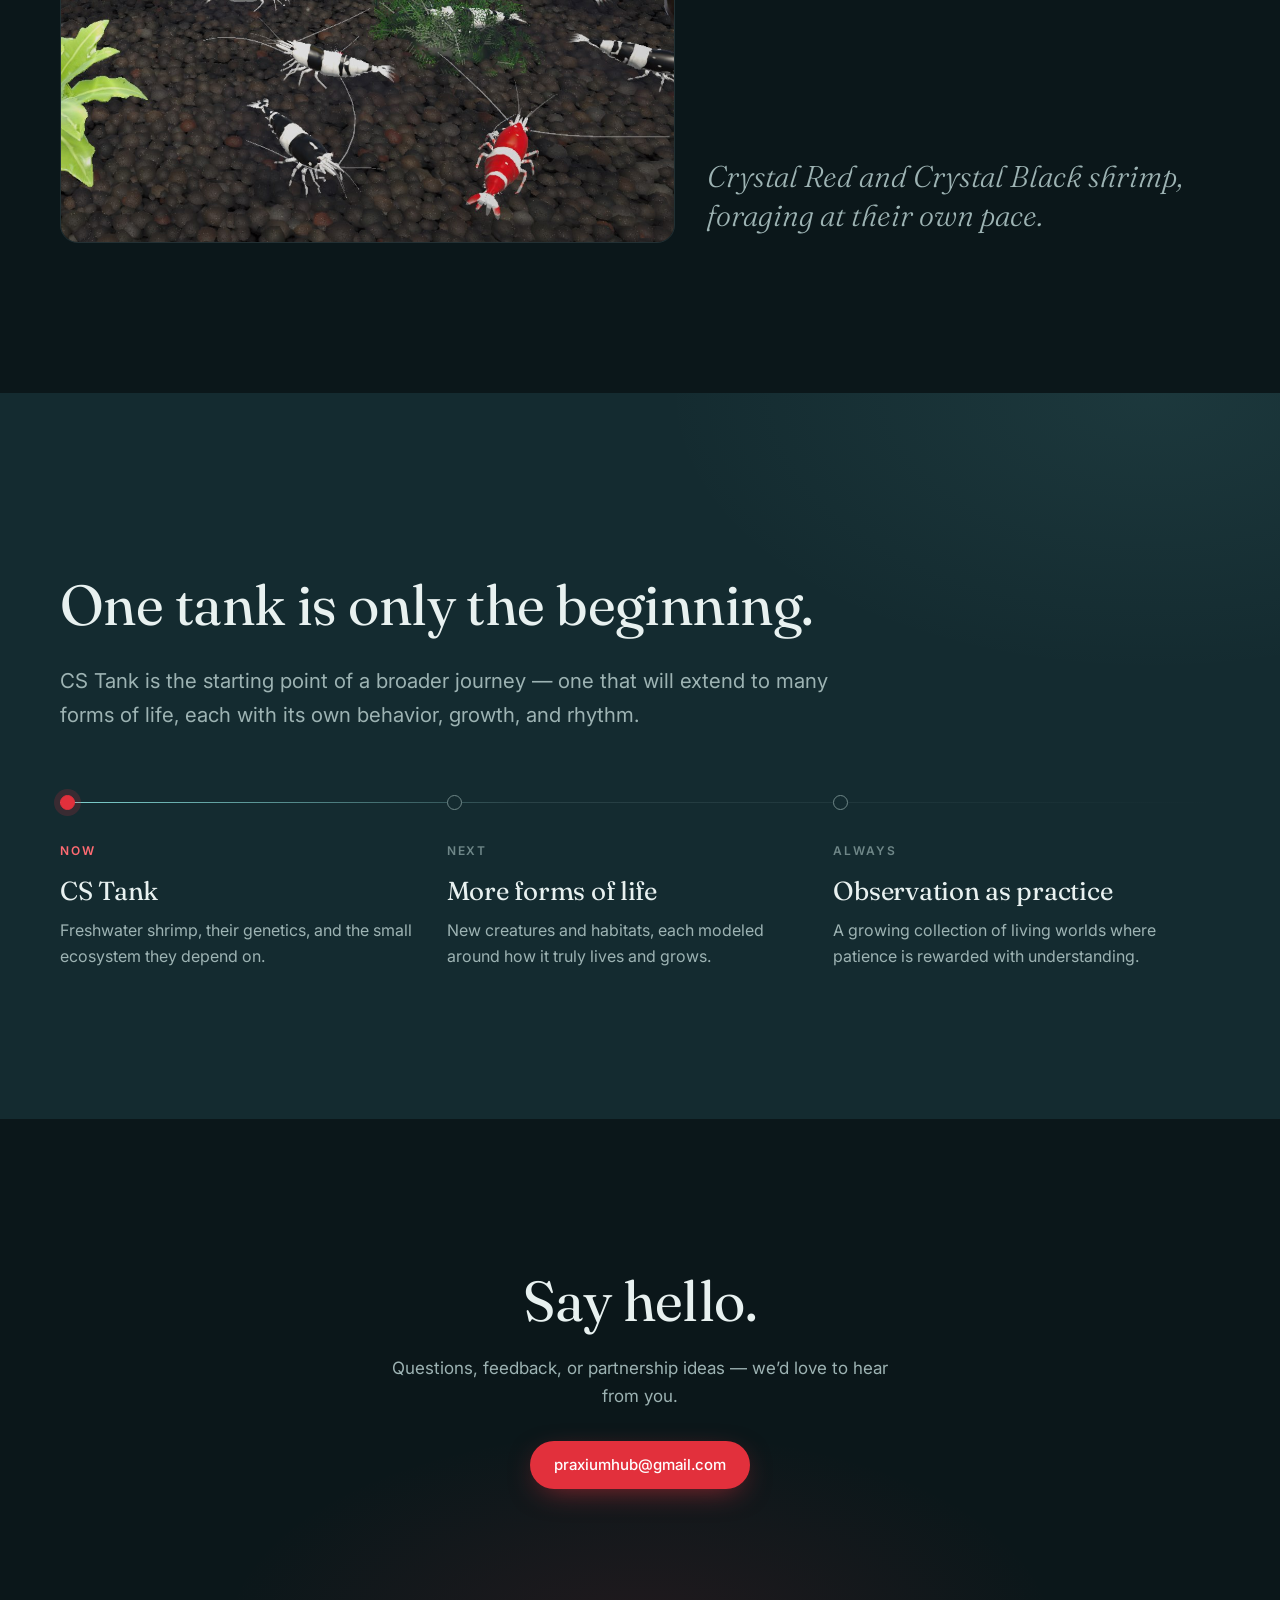
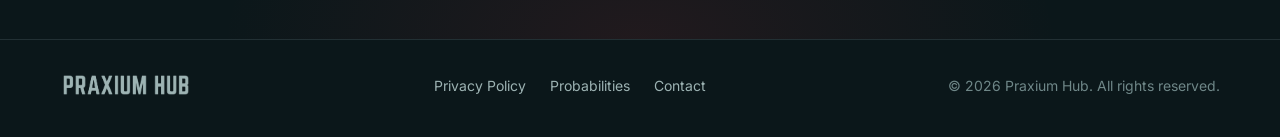
==== commit 3ad0173c: "Link iOS platform line to the App Store CS Tank for iOS (1.0.17) was released on 2026-11-24, so the " ====
--- a/index.html
+++ b/index.html
@@ -242,7 +242,7 @@
 
         <div class="product__meta reveal">
           <dl>
-            <div><dt data-i18n="meta.platform">Platform</dt><dd><a href="https://play.google.com/store/apps/details?id=com.praxiumhub.crystalshrimp" target="_blank" rel="noopener">Android (Google Play)</a><br><span data-i18n="meta.iosSoon">iOS (App Store) — coming soon</span></dd></div>
+            <div><dt data-i18n="meta.platform">Platform</dt><dd><a href="https://play.google.com/store/apps/details?id=com.praxiumhub.crystalshrimp" target="_blank" rel="noopener">Android (Google Play)</a><br><a href="https://apps.apple.com/app/cs-tank-shrimp-aquarium-game/id6837567659" target="_blank" rel="noopener">iOS (App Store)</a></dd></div>
             <div><dt data-i18n="meta.languages">Languages</dt><dd class="langs"><span>English</span> · <span>한국어</span> · <span>日本語</span> · <span>简体中文</span></dd></div>
             <div><dt data-i18n="meta.status">Status</dt><dd data-i18n="meta.statusValue">Available now</dd></div>
           </dl>
@@ -308,7 +308,7 @@
     </div>
   </footer>
 
-  <script src="/assets/js/i18n.js?v=8"></script>
+  <script src="/assets/js/i18n.js?v=9"></script>
   <script src="/assets/js/main.js?v=7" defer></script>
 </body>
 </html>
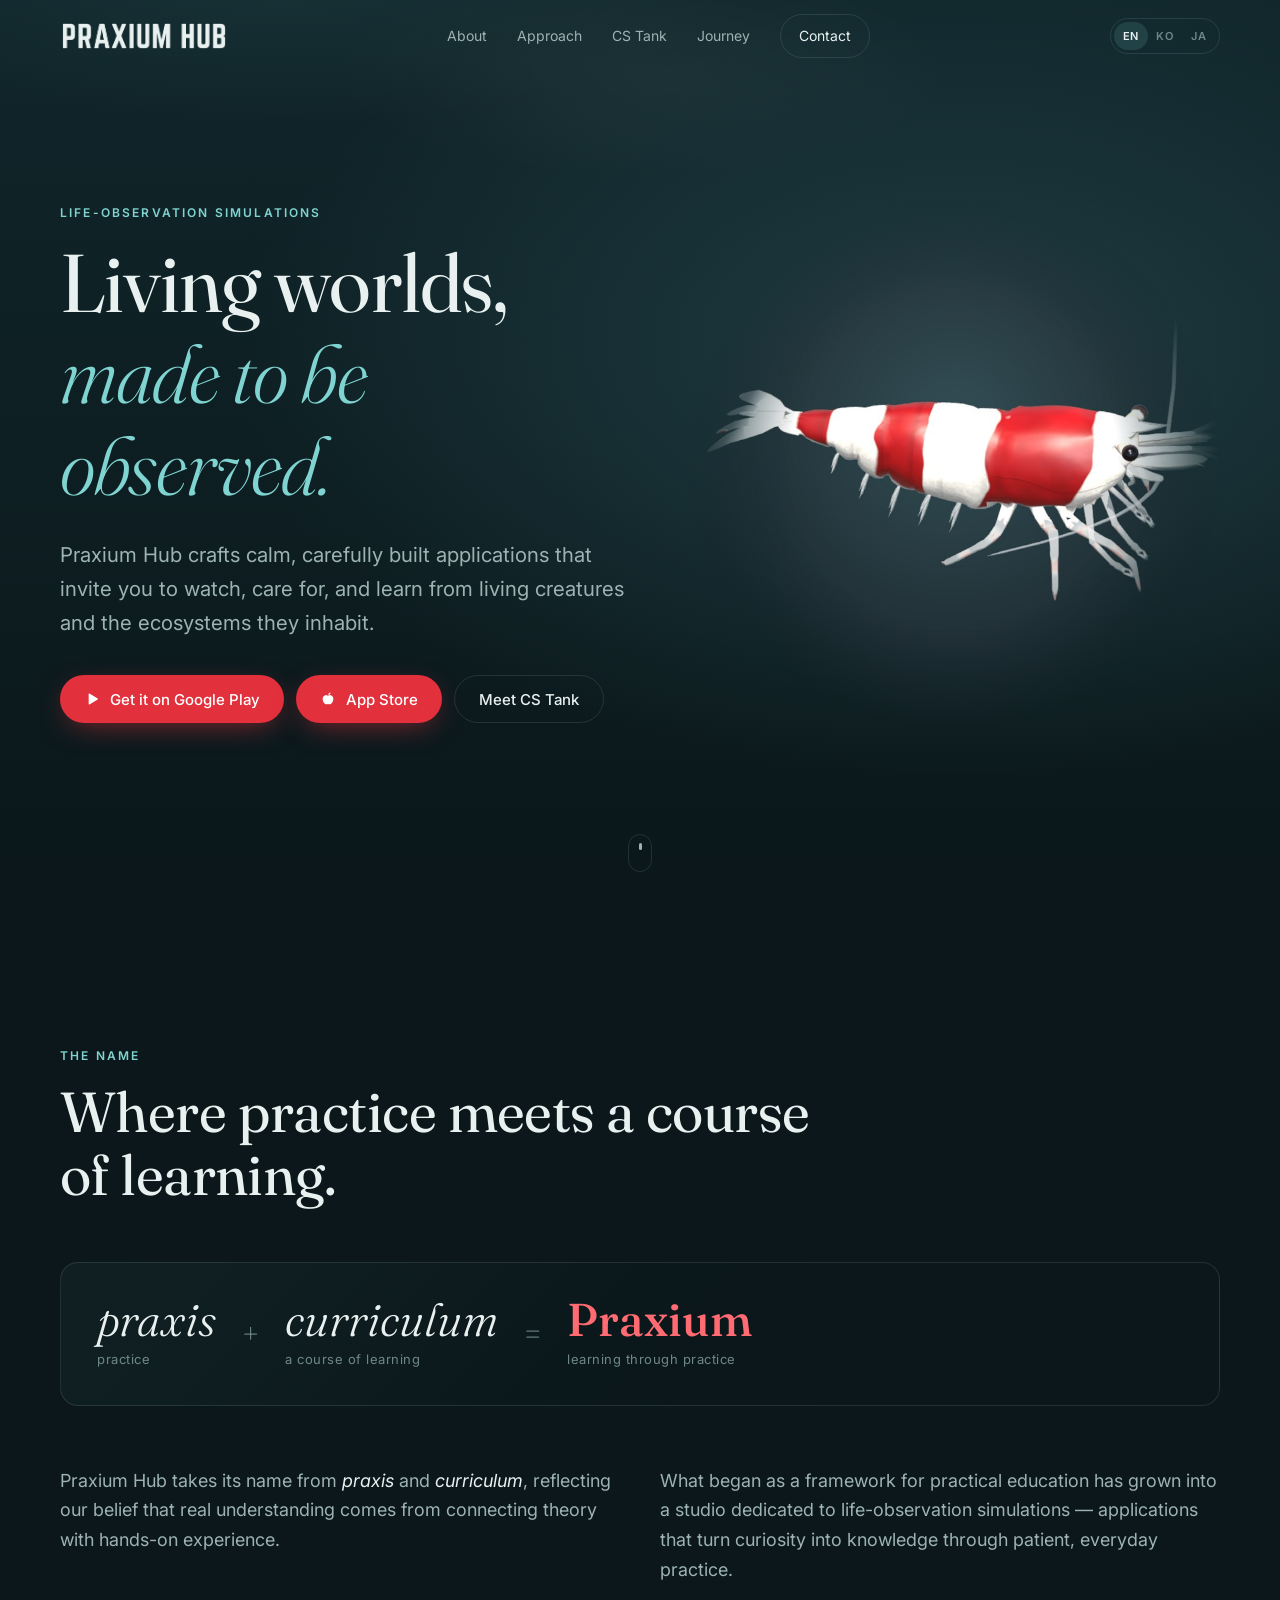
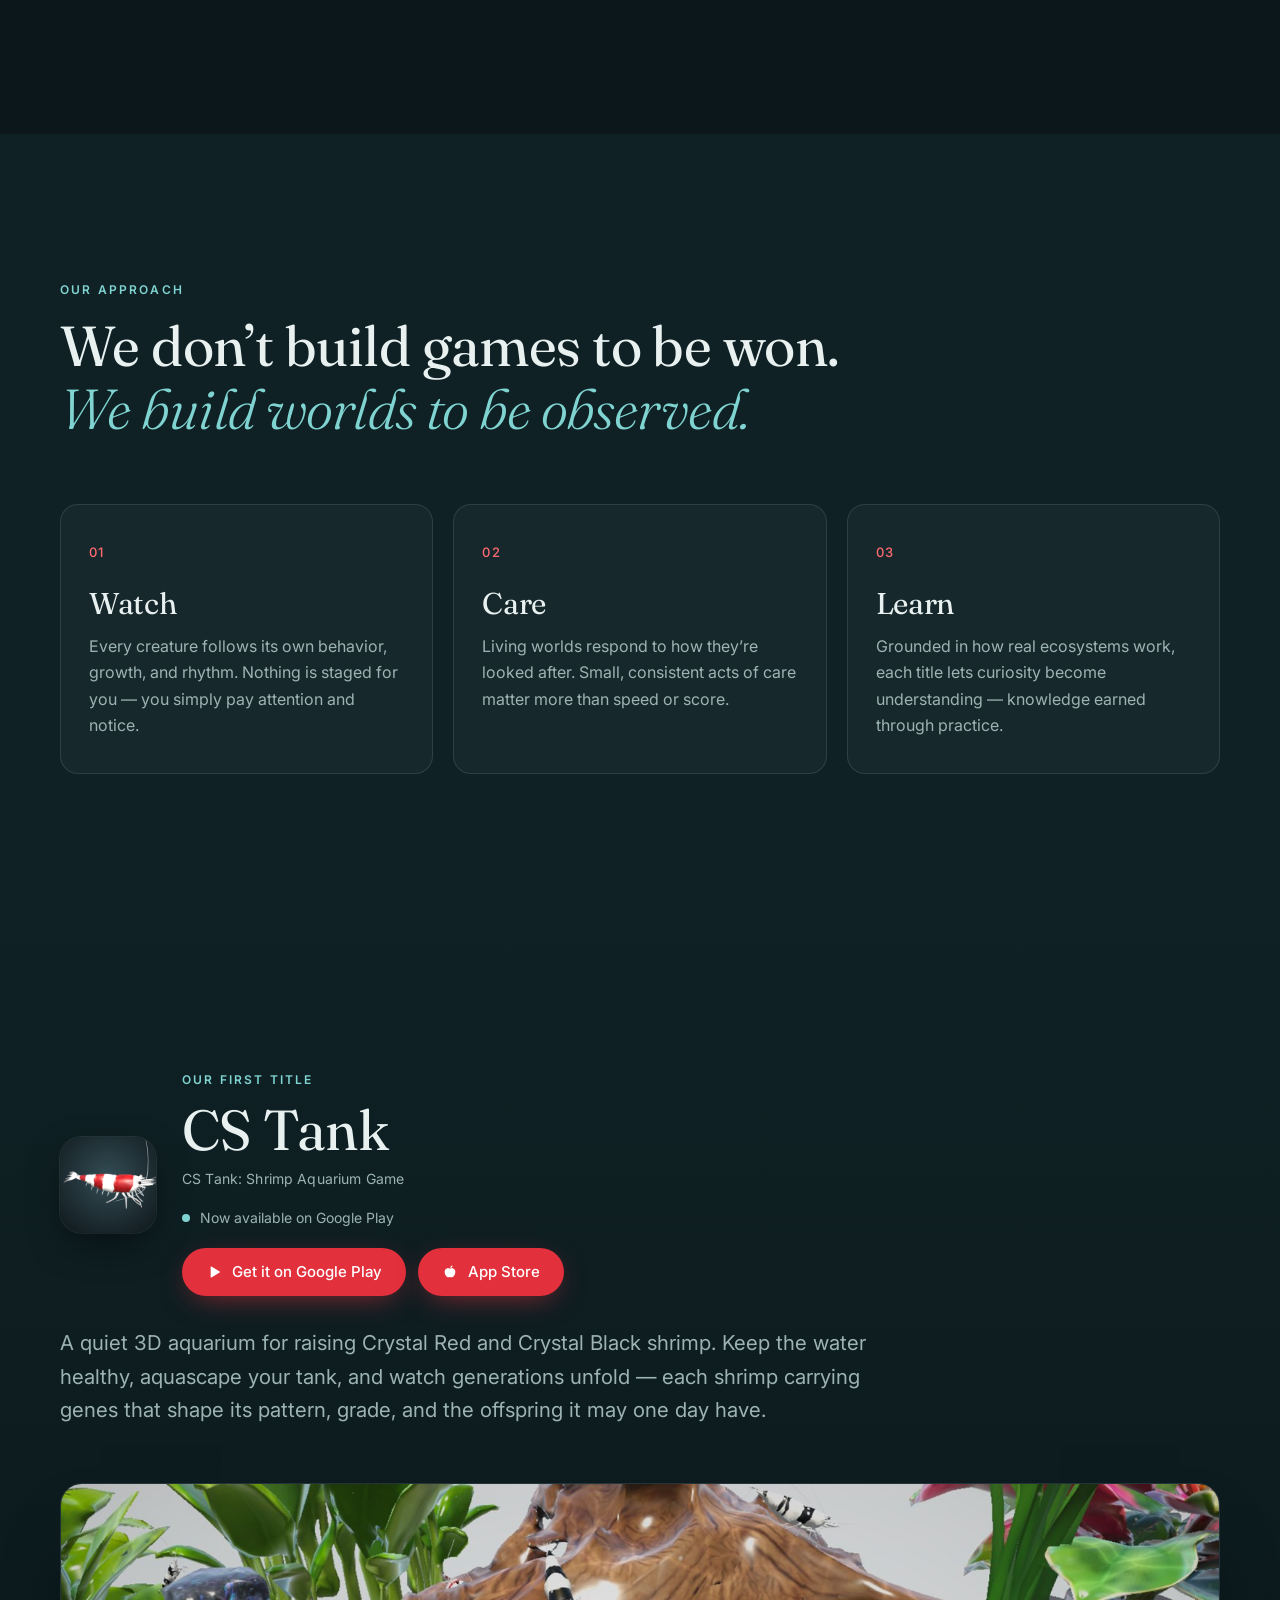
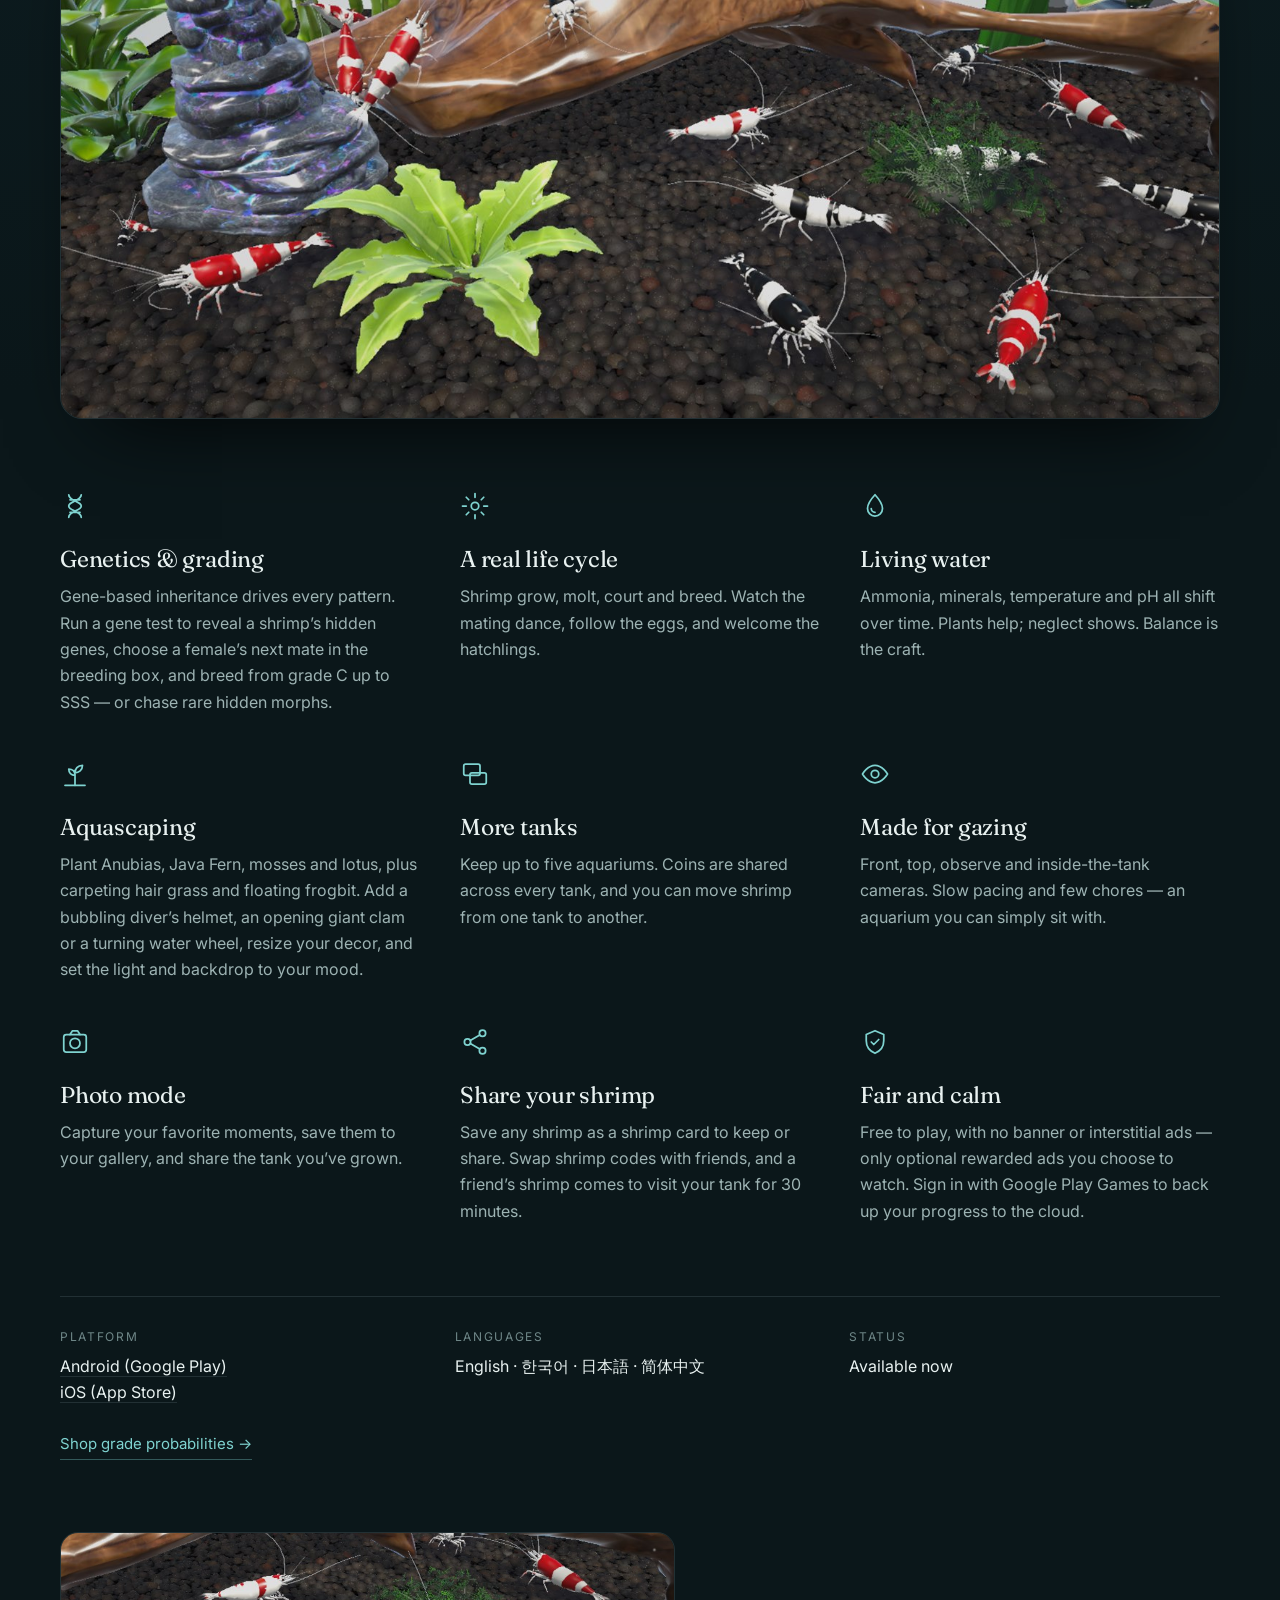
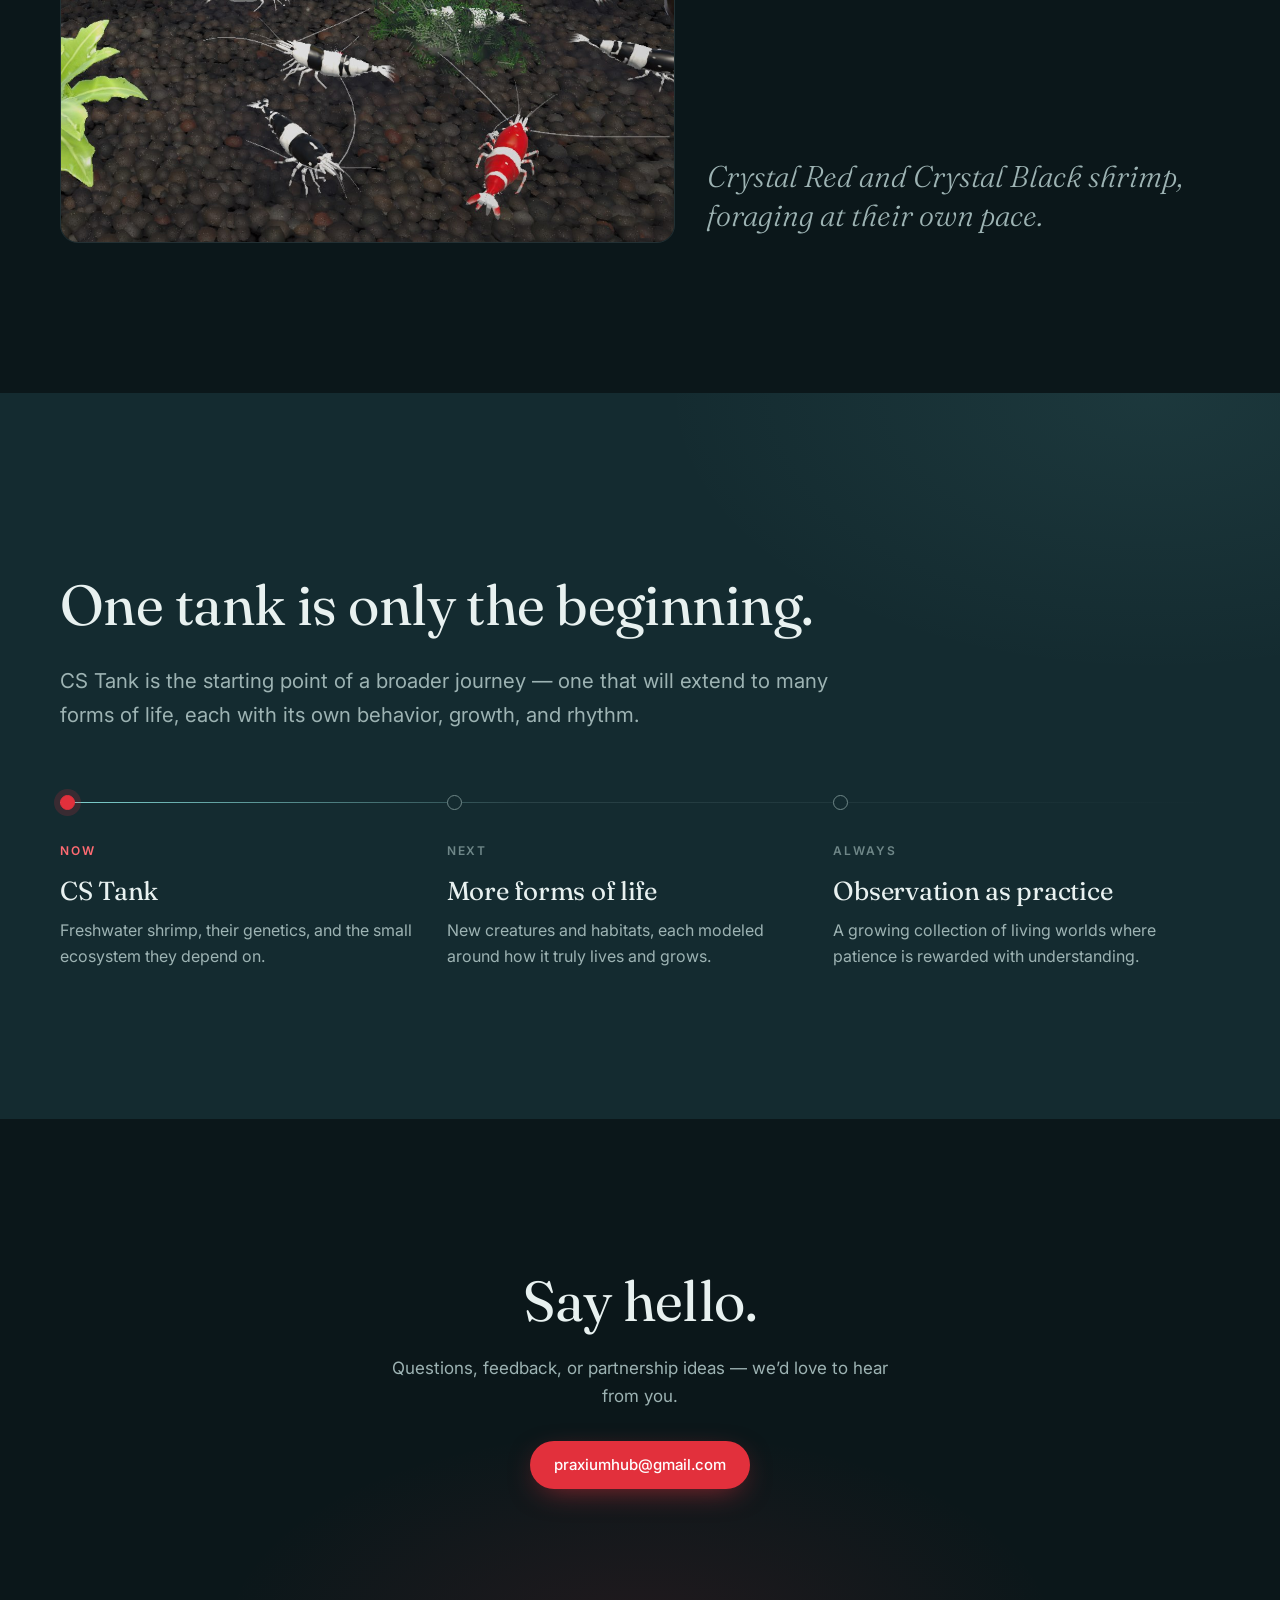
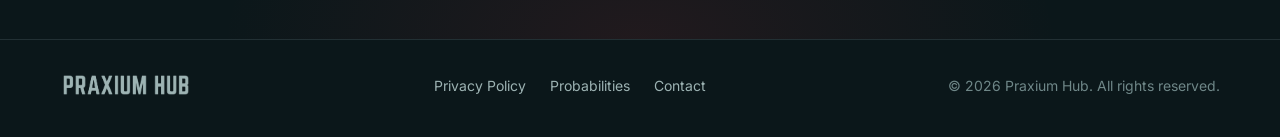
==== commit 81894645: "Add App Store buttons next to the Google Play buttons CS Tank for iOS is on the App Store, so the he" ====
--- a/index.html
+++ b/index.html
@@ -36,7 +36,7 @@
   <link rel="preconnect" href="https://fonts.googleapis.com">
   <link rel="preconnect" href="https://fonts.gstatic.com" crossorigin>
   <link href="https://fonts.googleapis.com/css2?family=Fraunces:ital,opsz,wght@0,9..144,300;0,9..144,400;0,9..144,500;1,9..144,300;1,9..144,400&family=Inter:wght@400;500;600&family=Noto+Serif+KR:wght@300;400;500&family=Noto+Serif+JP:wght@300;400;500&display=swap" rel="stylesheet">
-  <link rel="stylesheet" href="/assets/css/styles.css?v=7">
+  <link rel="stylesheet" href="/assets/css/styles.css?v=8">
 
   <script type="application/ld+json">
   {
@@ -94,6 +94,7 @@
           </p>
           <div class="hero__actions reveal">
             <a class="btn btn--primary" href="https://play.google.com/store/apps/details?id=com.praxiumhub.crystalshrimp" target="_blank" rel="noopener"><svg class="btn__icon" viewBox="0 0 24 24" aria-hidden="true"><path d="M7 4.5v15a.8.8 0 0 0 1.2.7l12.3-7.5a.8.8 0 0 0 0-1.4L8.2 3.8A.8.8 0 0 0 7 4.5z"/></svg><span data-i18n="play.get">Get it on Google Play</span></a>
+            <a class="btn btn--primary" href="https://apps.apple.com/app/cs-tank-shrimp-aquarium-game/id6837567659" target="_blank" rel="noopener"><svg class="btn__icon" viewBox="0 0 24 24" aria-hidden="true"><path d="M12 7.3c-1.2-.9-2.6-1.3-3.9-1.1C5.6 6.6 4 8.8 4 11.7c0 3.9 2.6 8.3 5.3 8.3 1 0 1.7-.5 2.7-.5s1.7.5 2.7.5c2.7 0 5.3-4.4 5.3-8.3 0-2.9-1.6-5.1-4.1-5.5-1.3-.2-2.7.2-3.9 1.1z"/><path d="M12.4 5.6c0-1.9 1.4-3.4 3.3-3.5.1 1.9-1.4 3.5-3.3 3.5z"/></svg><span>App Store</span></a>
             <a class="btn btn--ghost" href="#crystal-shrimp-tank" data-i18n="hero.cta">Meet CS Tank</a>
           </div>
         </div>
@@ -178,7 +179,10 @@
             <h2 class="reveal">CS Tank</h2>
             <p class="product__store reveal" data-i18n="product.storeName">CS Tank: Shrimp Aquarium Game</p>
             <p class="product__status reveal"><span class="dot"></span> <span data-i18n="product.status">Now available on Google Play</span></p>
-            <a class="btn btn--primary product__play reveal" href="https://play.google.com/store/apps/details?id=com.praxiumhub.crystalshrimp" target="_blank" rel="noopener"><svg class="btn__icon" viewBox="0 0 24 24" aria-hidden="true"><path d="M7 4.5v15a.8.8 0 0 0 1.2.7l12.3-7.5a.8.8 0 0 0 0-1.4L8.2 3.8A.8.8 0 0 0 7 4.5z"/></svg><span data-i18n="play.get">Get it on Google Play</span></a>
+            <div class="product__stores reveal">
+              <a class="btn btn--primary" href="https://play.google.com/store/apps/details?id=com.praxiumhub.crystalshrimp" target="_blank" rel="noopener"><svg class="btn__icon" viewBox="0 0 24 24" aria-hidden="true"><path d="M7 4.5v15a.8.8 0 0 0 1.2.7l12.3-7.5a.8.8 0 0 0 0-1.4L8.2 3.8A.8.8 0 0 0 7 4.5z"/></svg><span data-i18n="play.get">Get it on Google Play</span></a>
+              <a class="btn btn--primary" href="https://apps.apple.com/app/cs-tank-shrimp-aquarium-game/id6837567659" target="_blank" rel="noopener"><svg class="btn__icon" viewBox="0 0 24 24" aria-hidden="true"><path d="M12 7.3c-1.2-.9-2.6-1.3-3.9-1.1C5.6 6.6 4 8.8 4 11.7c0 3.9 2.6 8.3 5.3 8.3 1 0 1.7-.5 2.7-.5s1.7.5 2.7.5c2.7 0 5.3-4.4 5.3-8.3 0-2.9-1.6-5.1-4.1-5.5-1.3-.2-2.7.2-3.9 1.1z"/><path d="M12.4 5.6c0-1.9 1.4-3.4 3.3-3.5.1 1.9-1.4 3.5-3.3 3.5z"/></svg><span>App Store</span></a>
+            </div>
           </div>
         </div>
 
--- a/assets/css/styles.css
+++ b/assets/css/styles.css
@@ -61,7 +61,7 @@
 .btn--ghost { border: 1px solid var(--line); color: var(--text); }
 .btn--ghost:hover { border-color: rgba(196, 230, 232, .35); }
 .btn__icon { width: 16px; height: 16px; margin-right: 10px; fill: currentColor; flex: none; }
-.product__play { display: flex; width: fit-content; margin-top: 18px; }
+.product__stores { display: flex; flex-wrap: wrap; gap: 12px; margin-top: 18px; }
 .product__meta dd a { color: var(--text); text-decoration: none; border-bottom: 1px solid var(--line); }
 .product__meta dd a:hover { border-color: var(--aqua); }
 
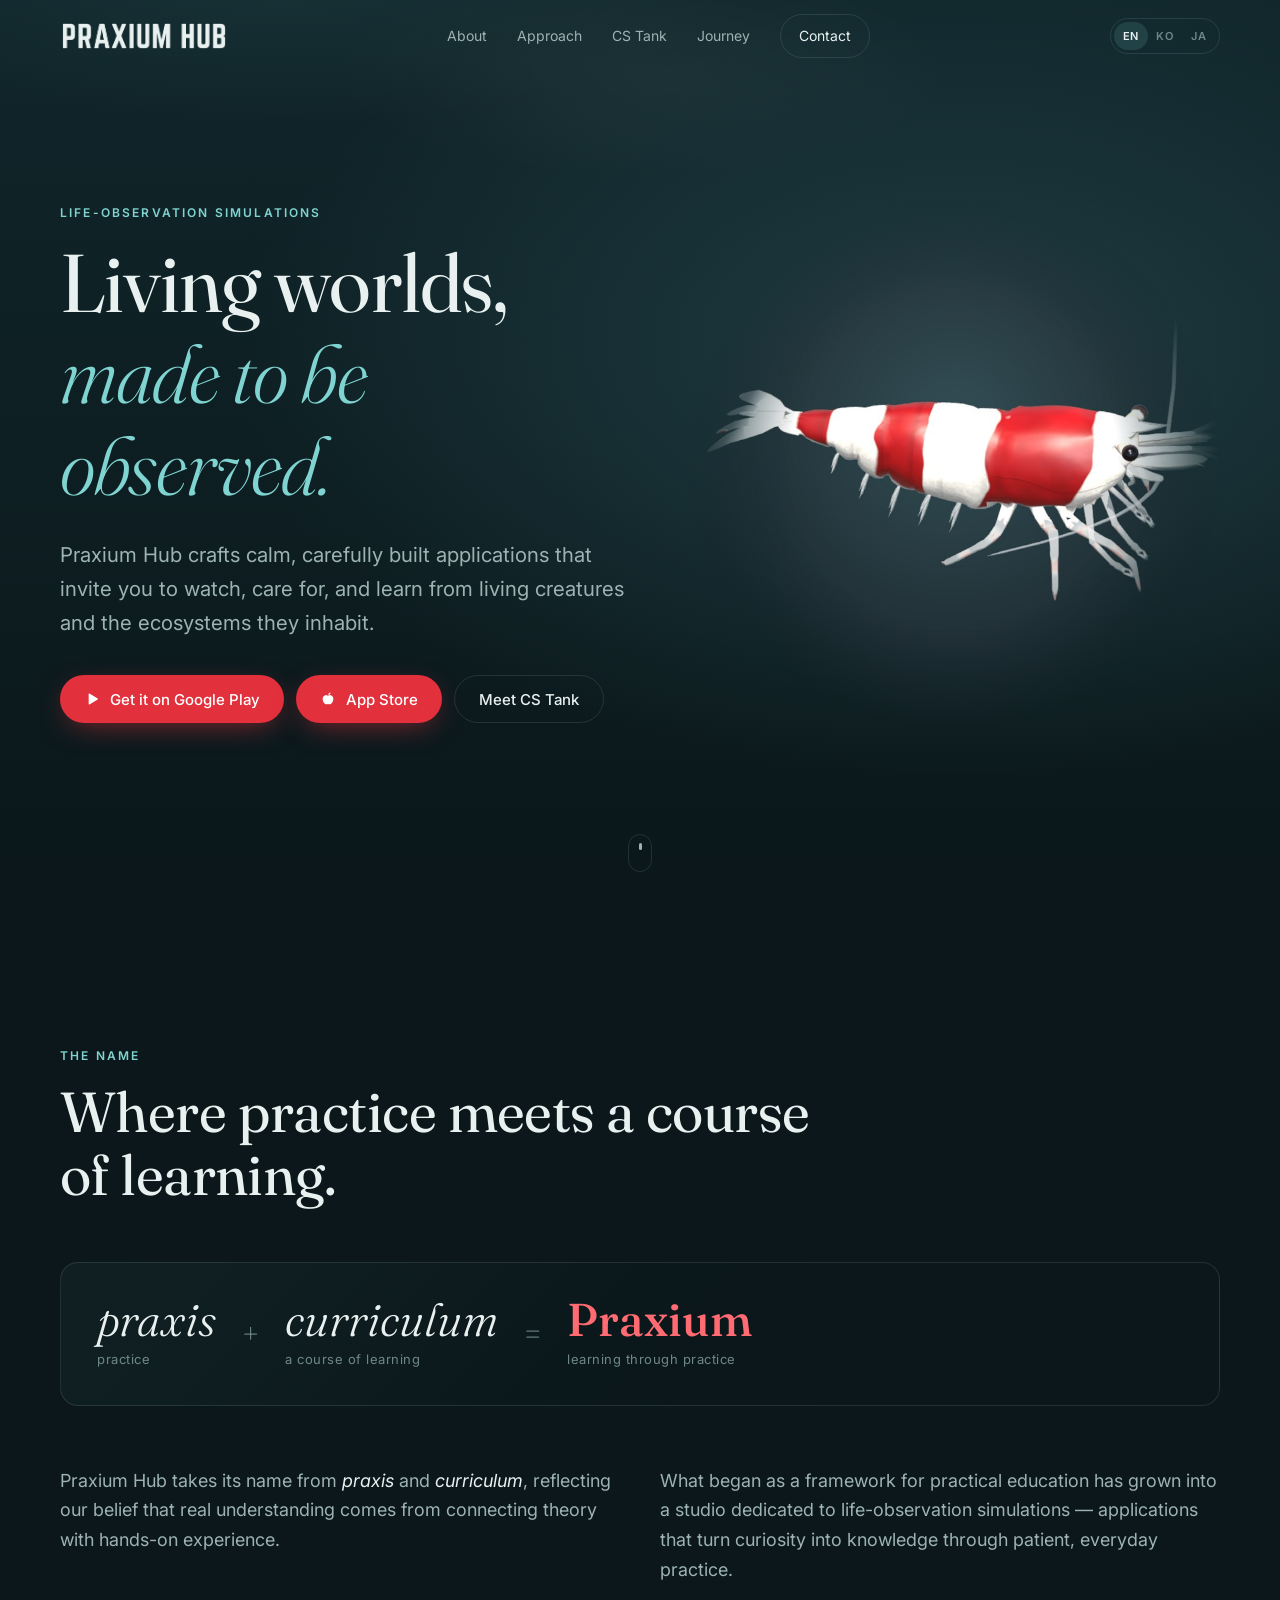
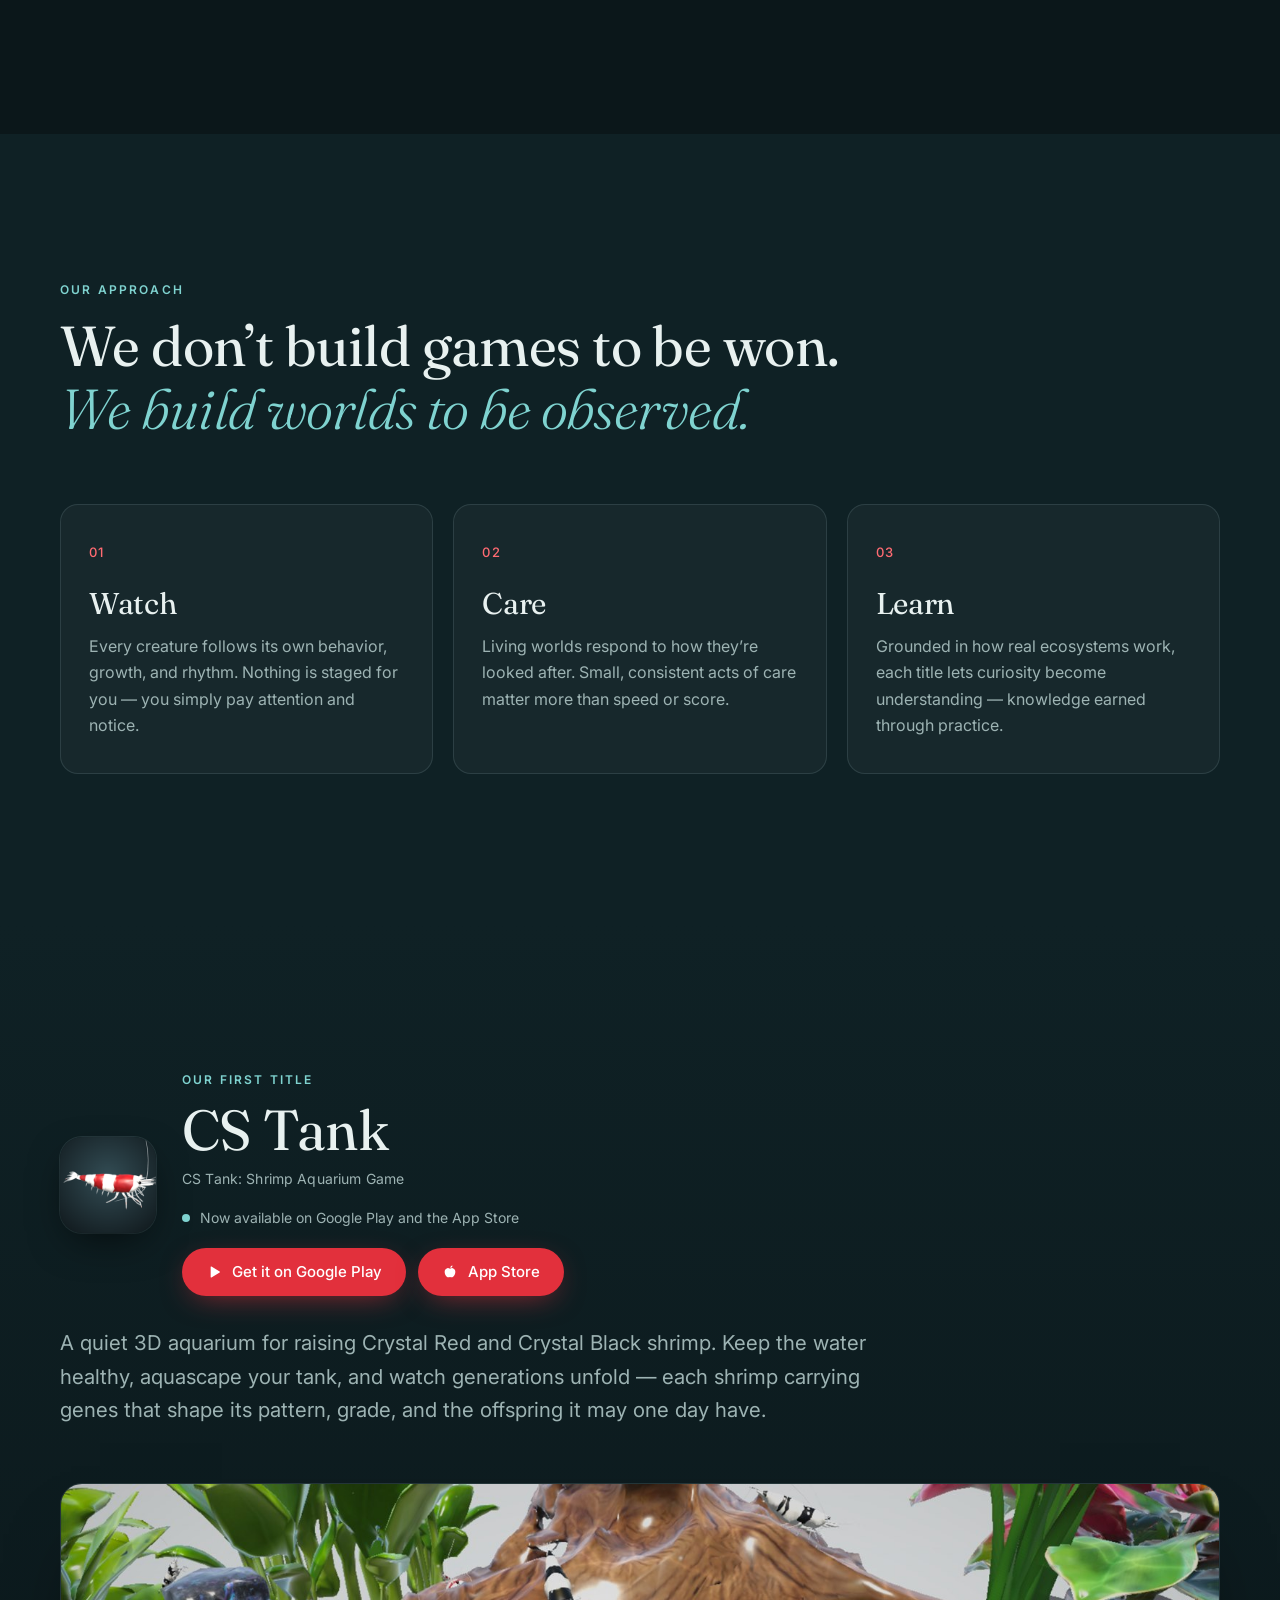
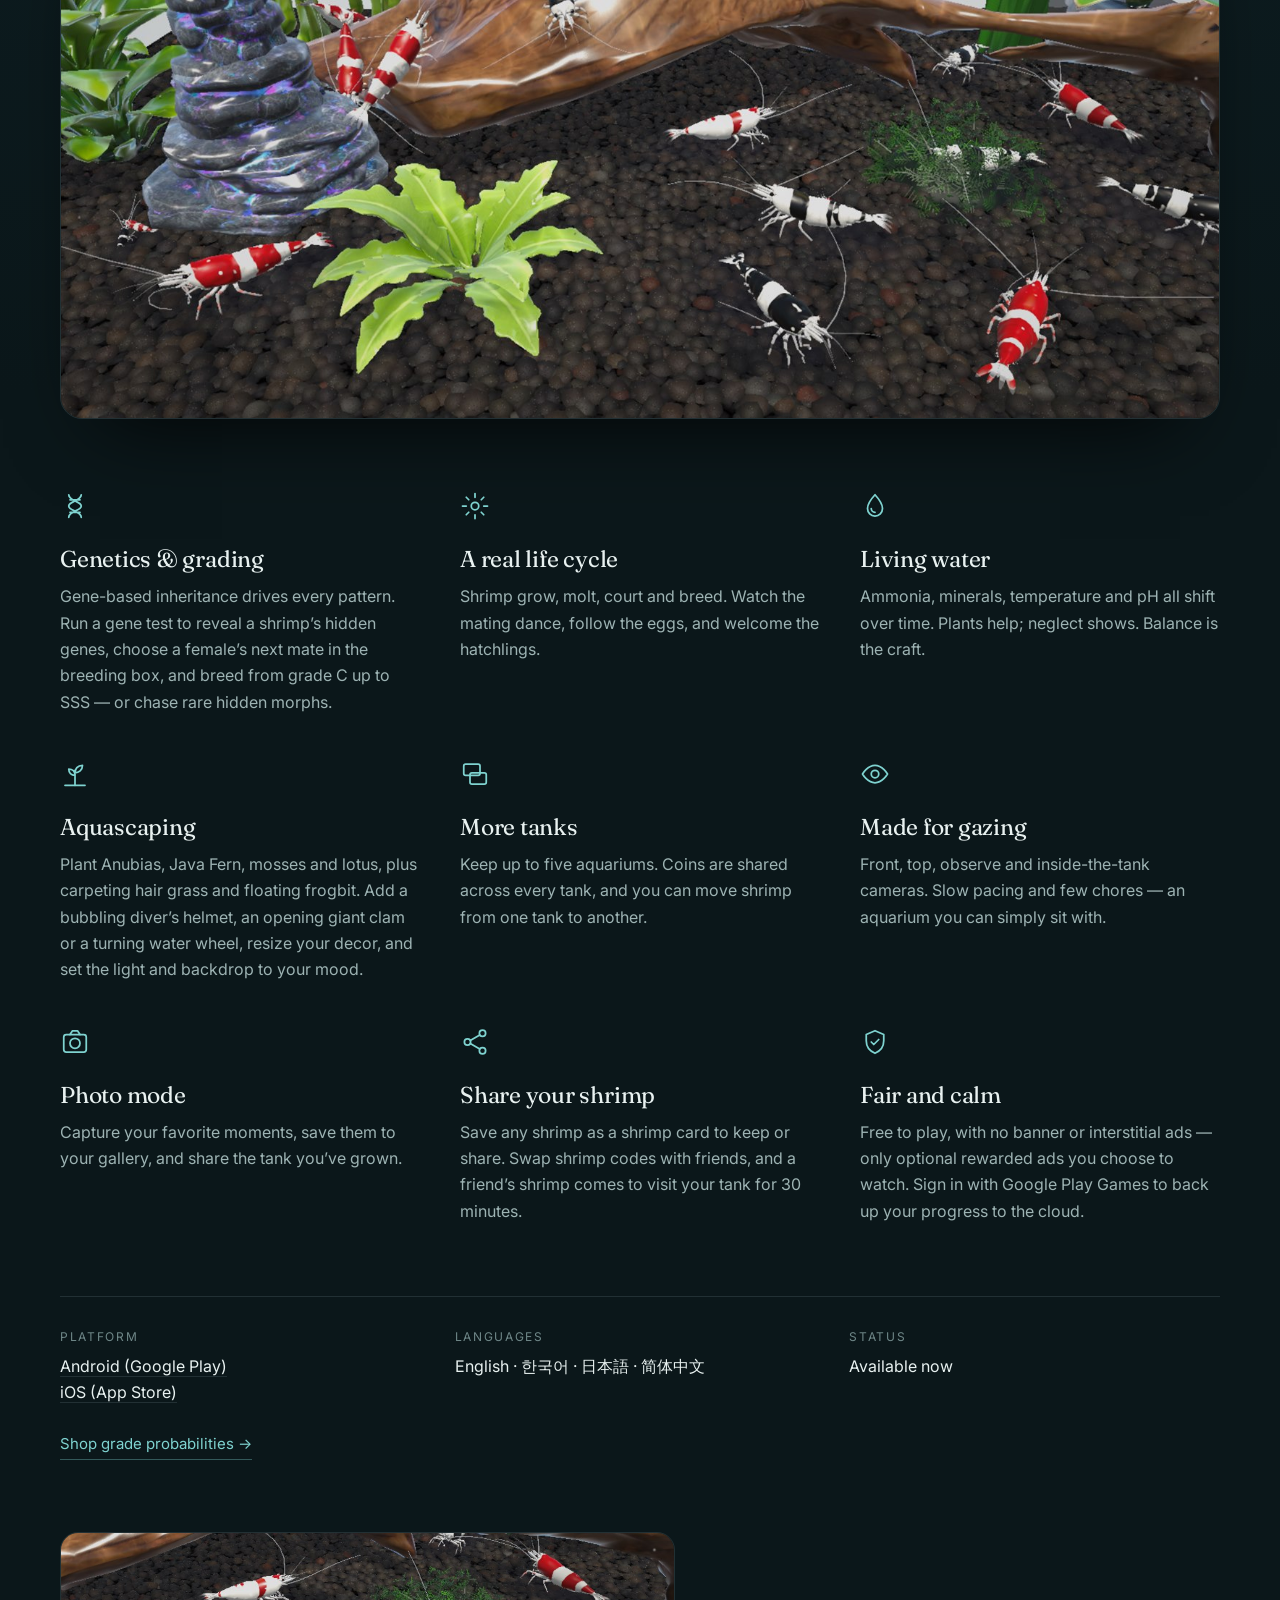
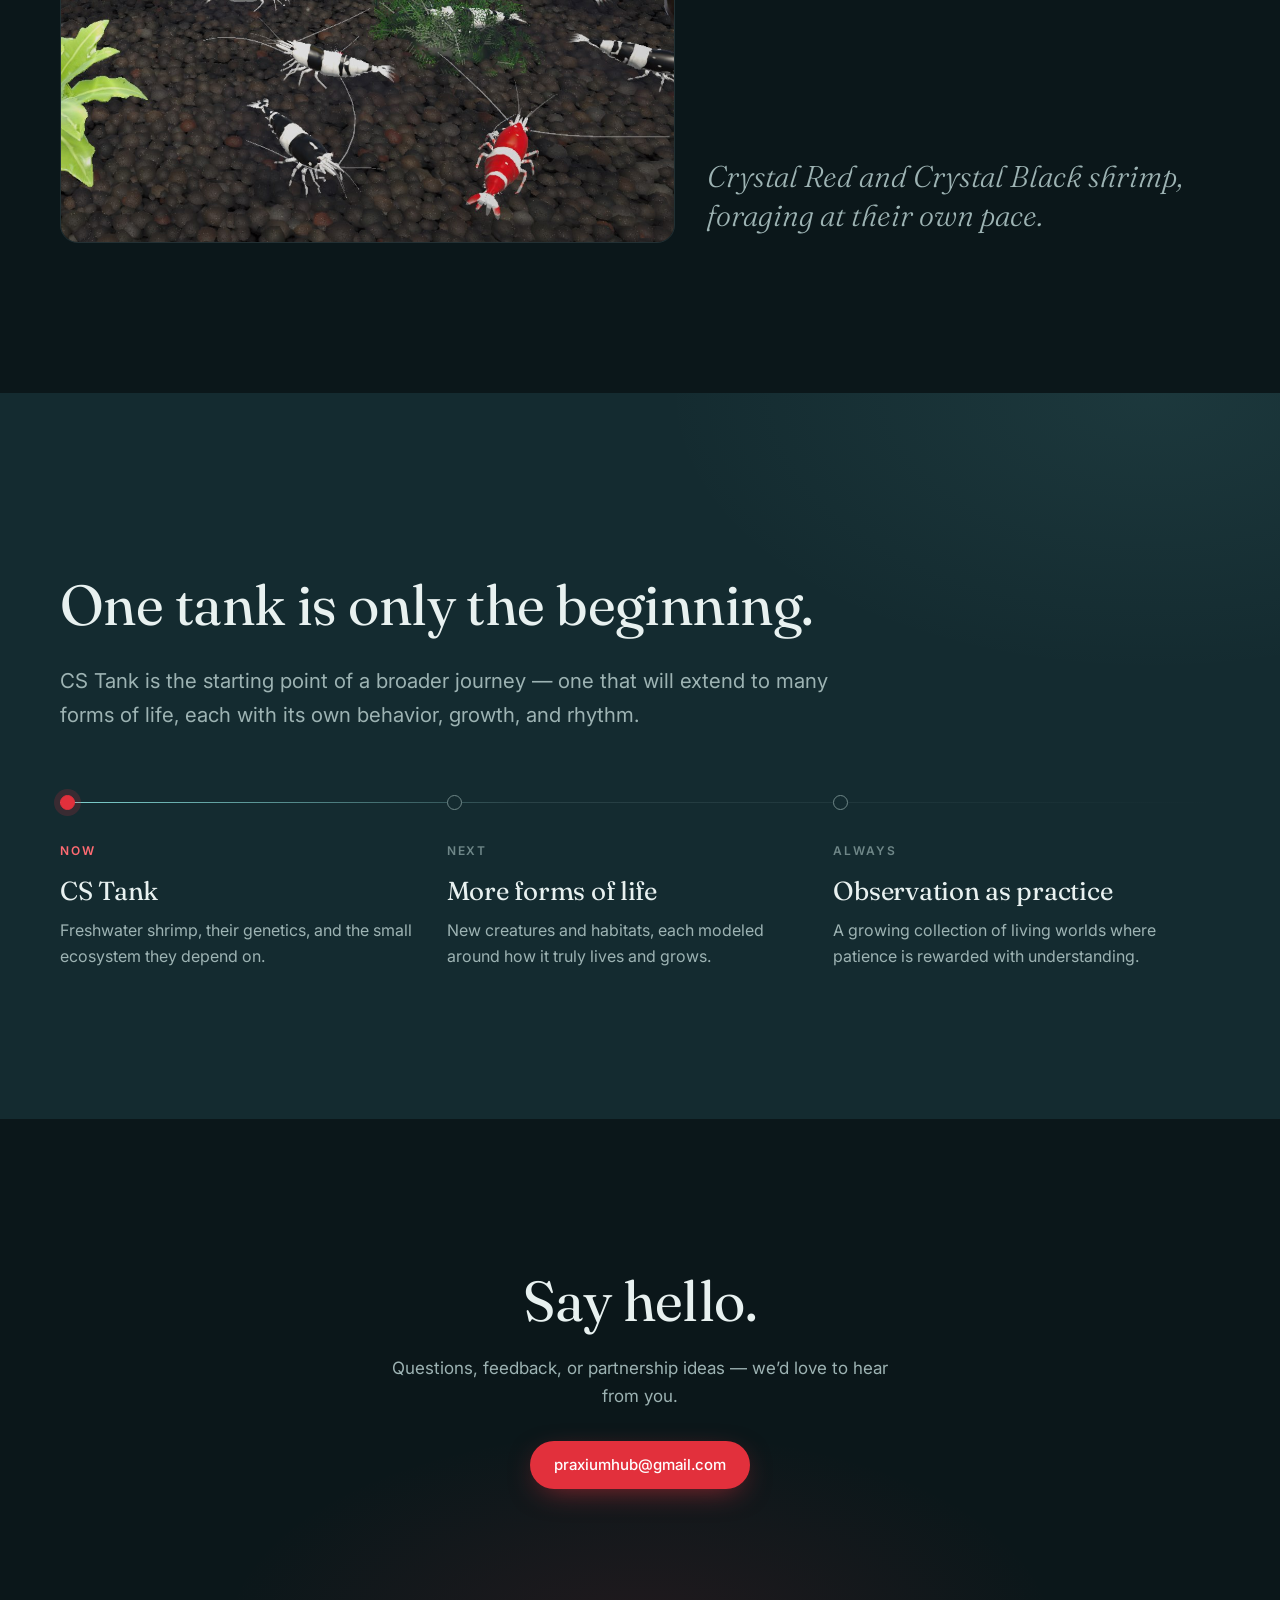
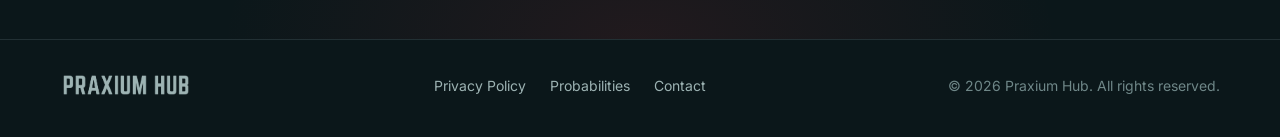
==== commit 64382ef3: "Mention the App Store in the CS Tank availability line CS Tank is on both stores now, so the status " ====
--- a/index.html
+++ b/index.html
@@ -178,7 +178,7 @@
             <p class="eyebrow reveal" data-i18n="product.eyebrow">Our first title</p>
             <h2 class="reveal">CS Tank</h2>
             <p class="product__store reveal" data-i18n="product.storeName">CS Tank: Shrimp Aquarium Game</p>
-            <p class="product__status reveal"><span class="dot"></span> <span data-i18n="product.status">Now available on Google Play</span></p>
+            <p class="product__status reveal"><span class="dot"></span> <span data-i18n="product.status">Now available on Google Play and the App Store</span></p>
             <div class="product__stores reveal">
               <a class="btn btn--primary" href="https://play.google.com/store/apps/details?id=com.praxiumhub.crystalshrimp" target="_blank" rel="noopener"><svg class="btn__icon" viewBox="0 0 24 24" aria-hidden="true"><path d="M7 4.5v15a.8.8 0 0 0 1.2.7l12.3-7.5a.8.8 0 0 0 0-1.4L8.2 3.8A.8.8 0 0 0 7 4.5z"/></svg><span data-i18n="play.get">Get it on Google Play</span></a>
               <a class="btn btn--primary" href="https://apps.apple.com/app/cs-tank-shrimp-aquarium-game/id6837567659" target="_blank" rel="noopener"><svg class="btn__icon" viewBox="0 0 24 24" aria-hidden="true"><path d="M12 7.3c-1.2-.9-2.6-1.3-3.9-1.1C5.6 6.6 4 8.8 4 11.7c0 3.9 2.6 8.3 5.3 8.3 1 0 1.7-.5 2.7-.5s1.7.5 2.7.5c2.7 0 5.3-4.4 5.3-8.3 0-2.9-1.6-5.1-4.1-5.5-1.3-.2-2.7.2-3.9 1.1z"/><path d="M12.4 5.6c0-1.9 1.4-3.4 3.3-3.5.1 1.9-1.4 3.5-3.3 3.5z"/></svg><span>App Store</span></a>
@@ -312,7 +312,7 @@
     </div>
   </footer>
 
-  <script src="/assets/js/i18n.js?v=9"></script>
+  <script src="/assets/js/i18n.js?v=10"></script>
   <script src="/assets/js/main.js?v=7" defer></script>
 </body>
 </html>
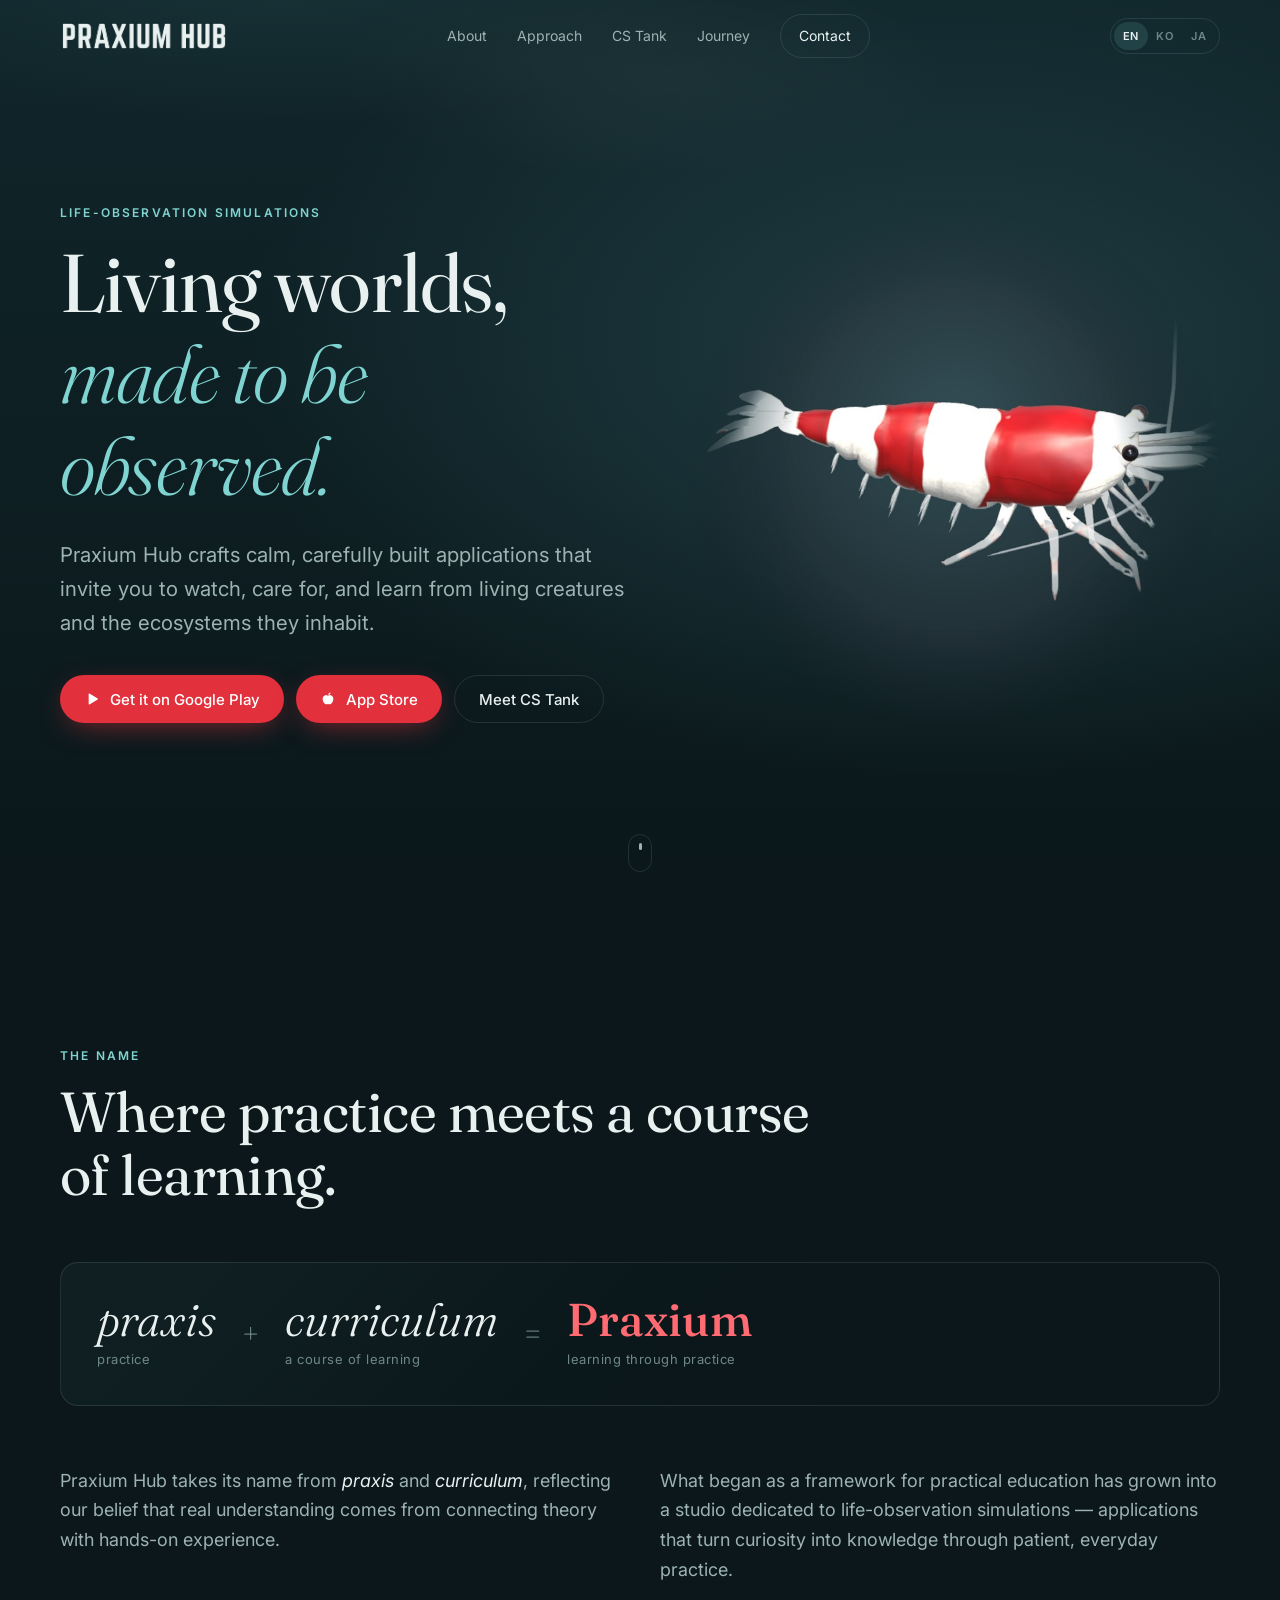
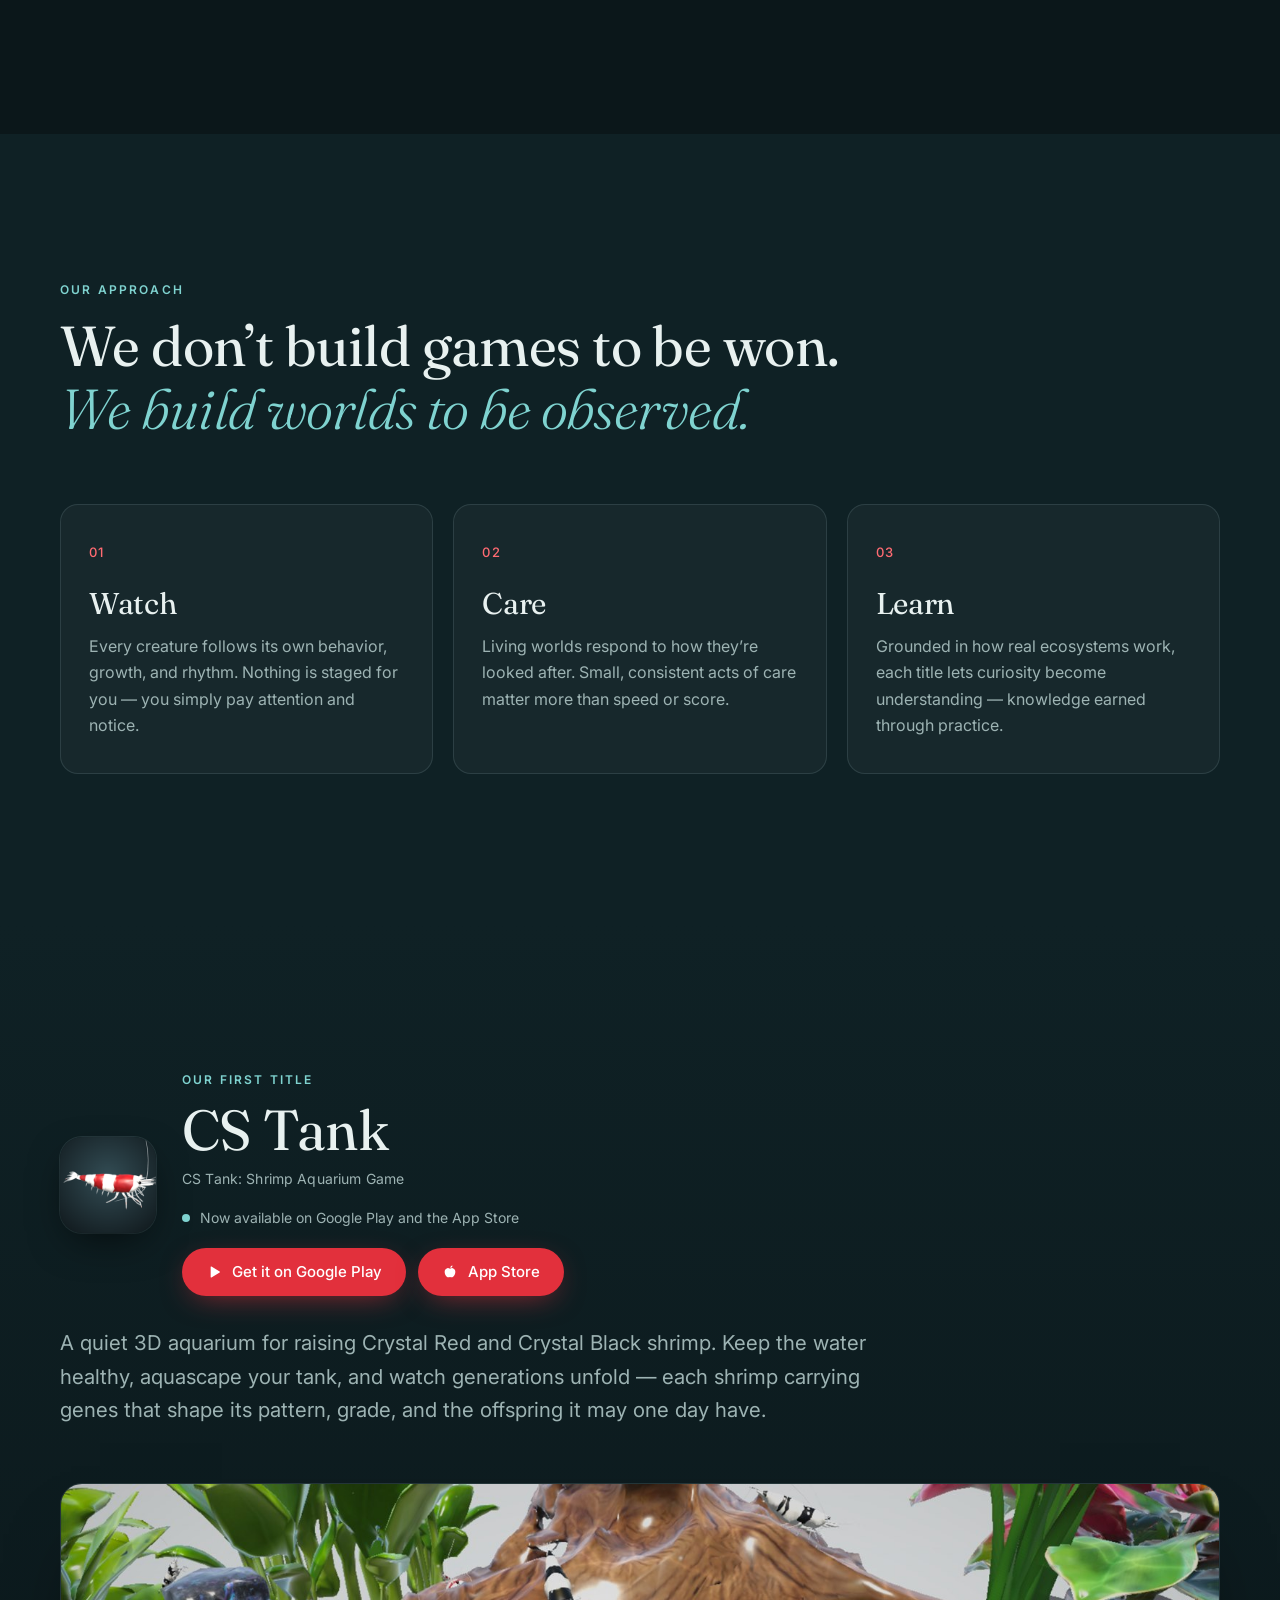
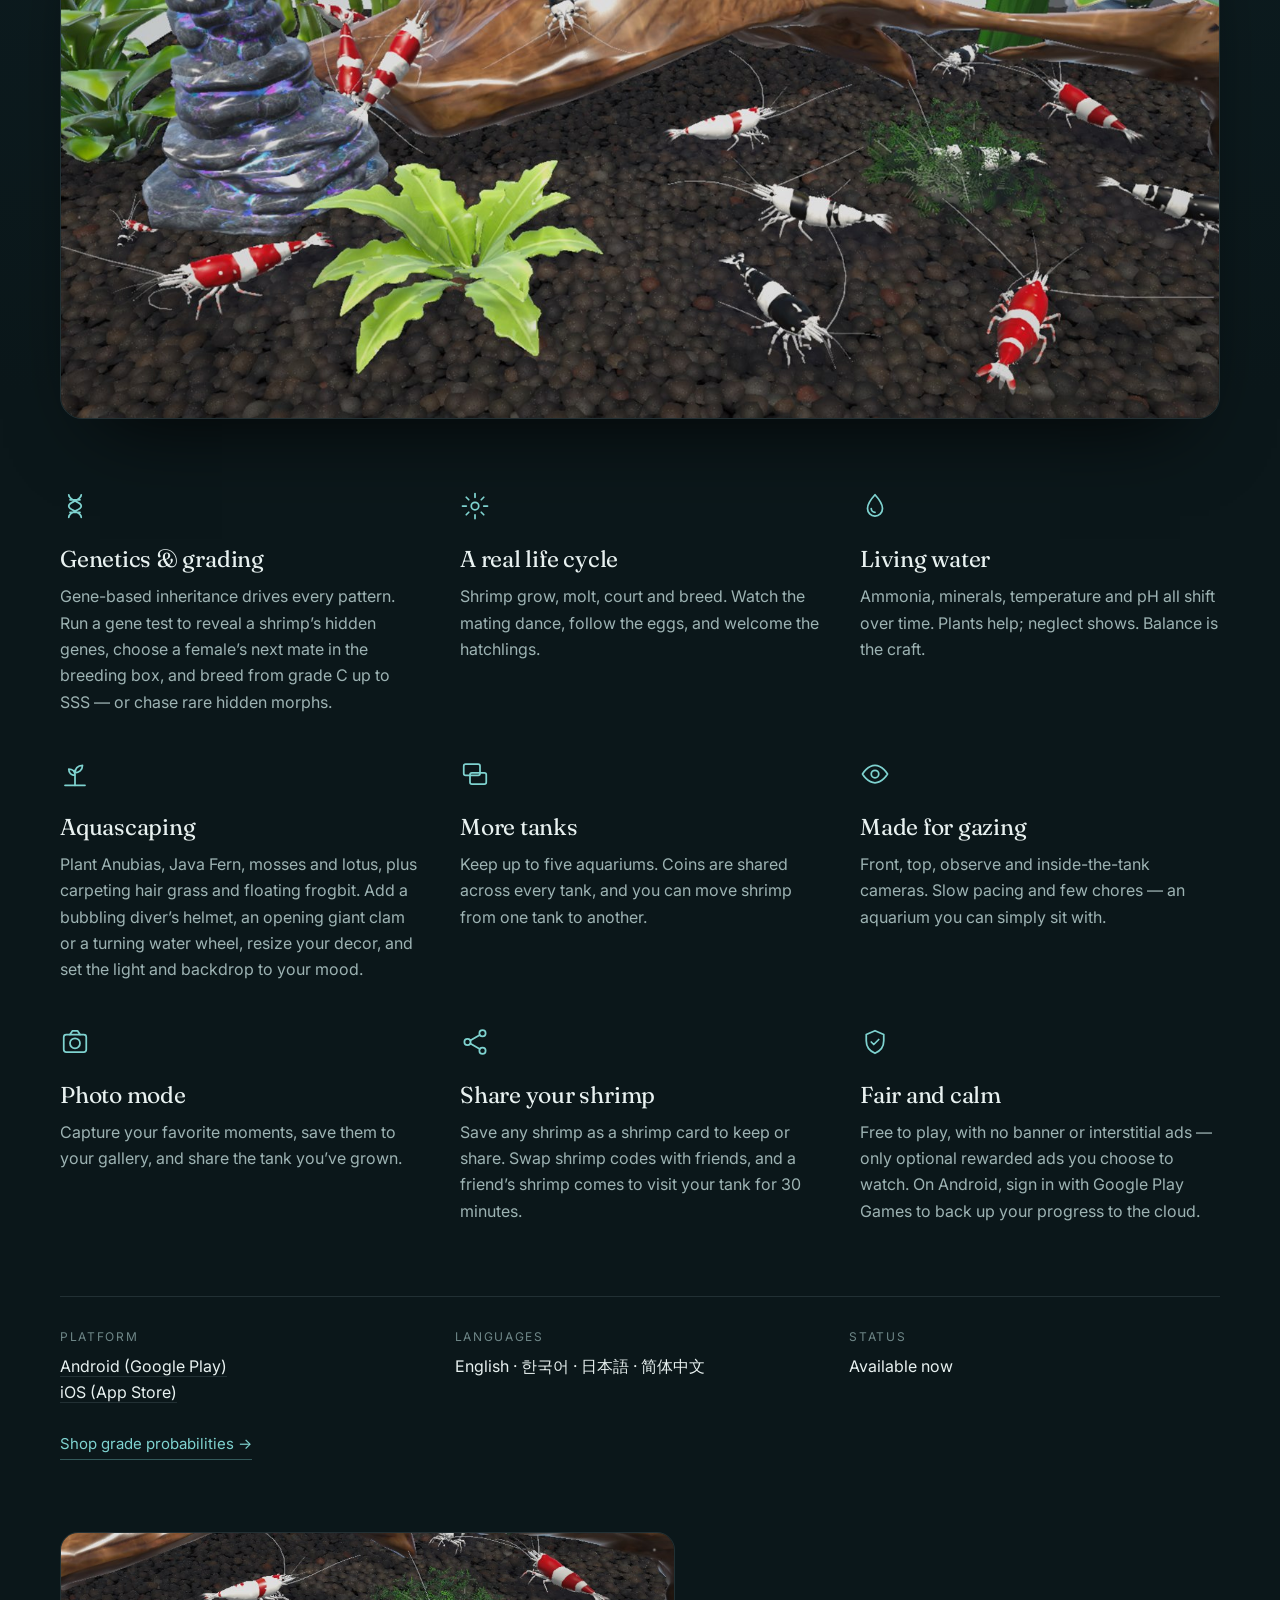
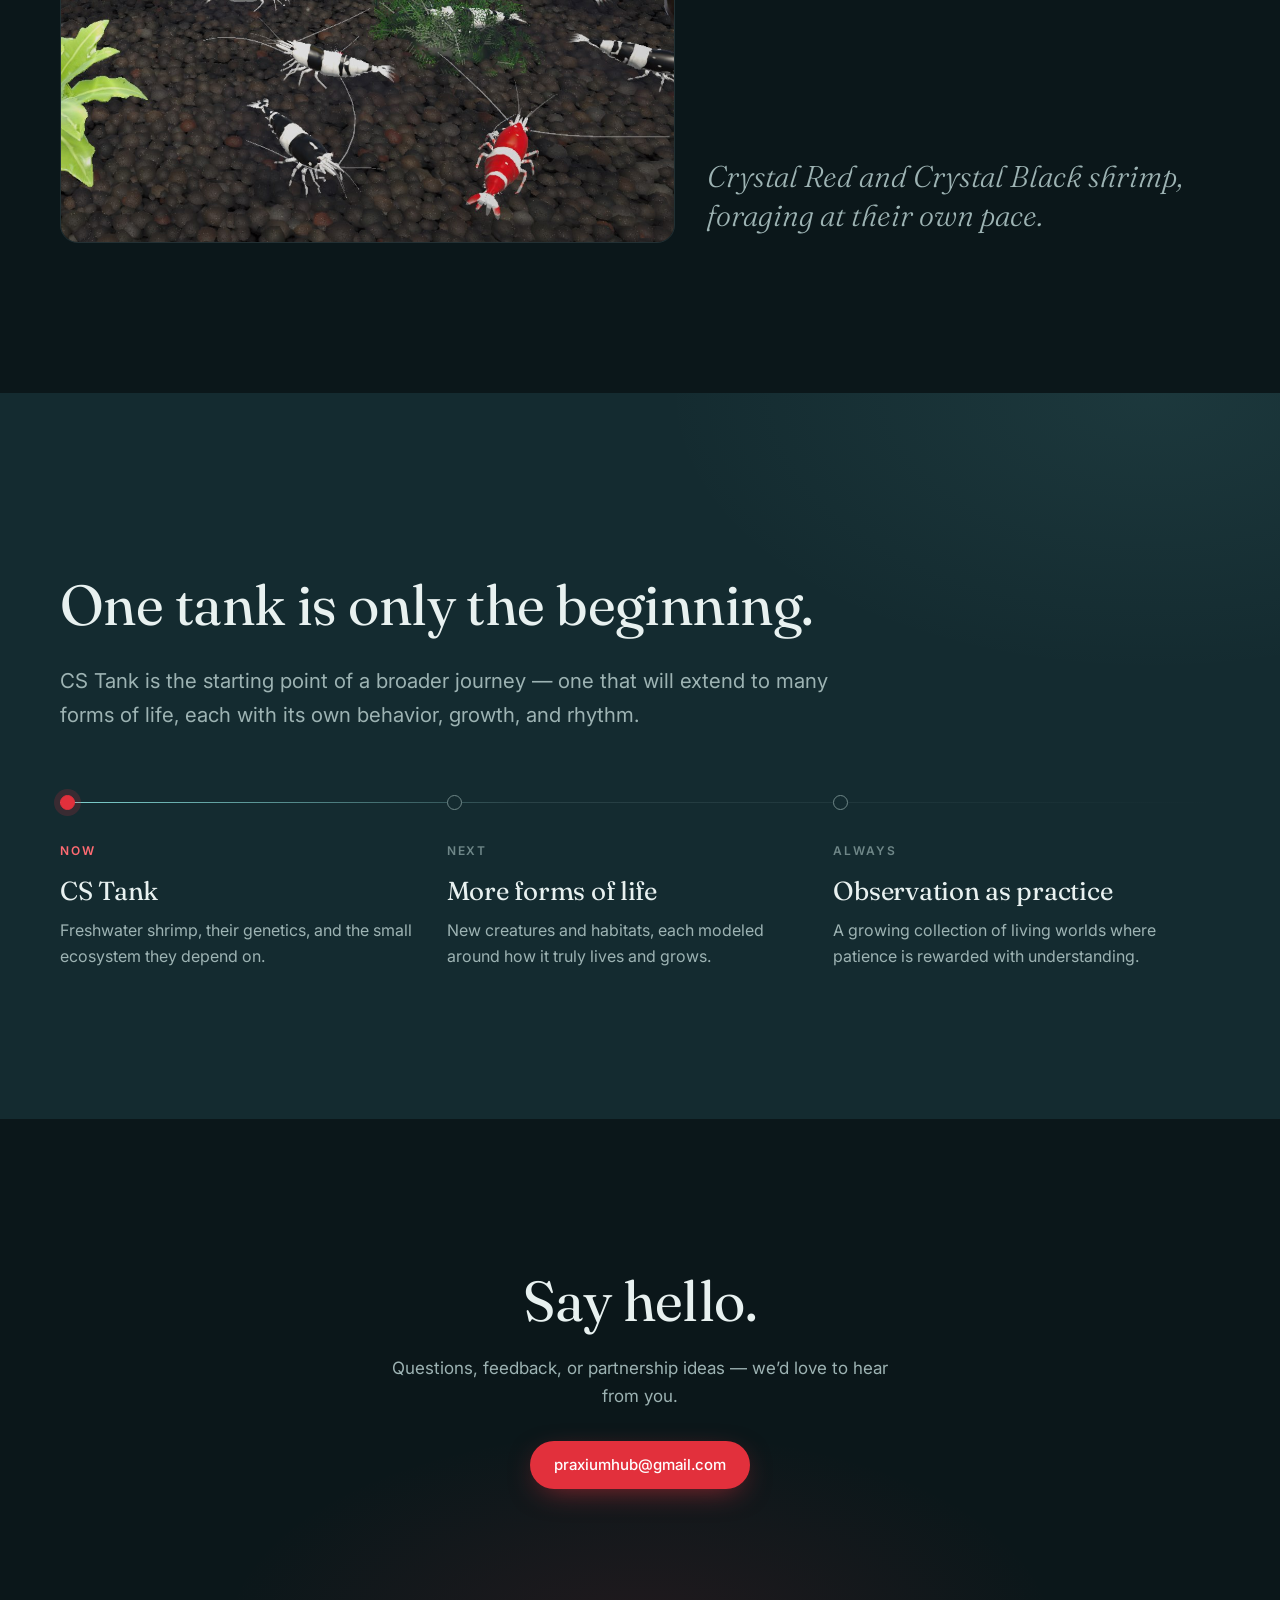
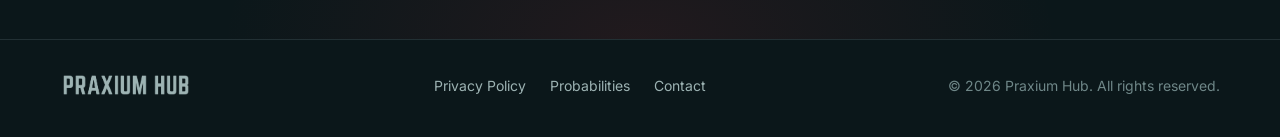
==== commit 91130dc3: "Say cloud backup is on Android in the Fair and calm card The iOS version has no Google Play Games si" ====
--- a/index.html
+++ b/index.html
@@ -240,7 +240,7 @@
           <li class="feature reveal">
             <svg viewBox="0 0 24 24" aria-hidden="true"><path d="M12 3l7 3v5c0 4.5-3 8.3-7 10-4-1.7-7-5.5-7-10V6l7-3z"/><path d="M9 12l2 2 4-4"/></svg>
             <h3 data-i18n="f9.t">Fair and calm</h3>
-            <p data-i18n="f9.d">Free to play, with no banner or interstitial ads — only optional rewarded ads you choose to watch. Sign in with Google Play Games to back up your progress to the cloud.</p>
+            <p data-i18n="f9.d">Free to play, with no banner or interstitial ads — only optional rewarded ads you choose to watch. On Android, sign in with Google Play Games to back up your progress to the cloud.</p>
           </li>
         </ul>
 
@@ -312,7 +312,7 @@
     </div>
   </footer>
 
-  <script src="/assets/js/i18n.js?v=10"></script>
+  <script src="/assets/js/i18n.js?v=11"></script>
   <script src="/assets/js/main.js?v=7" defer></script>
 </body>
 </html>
